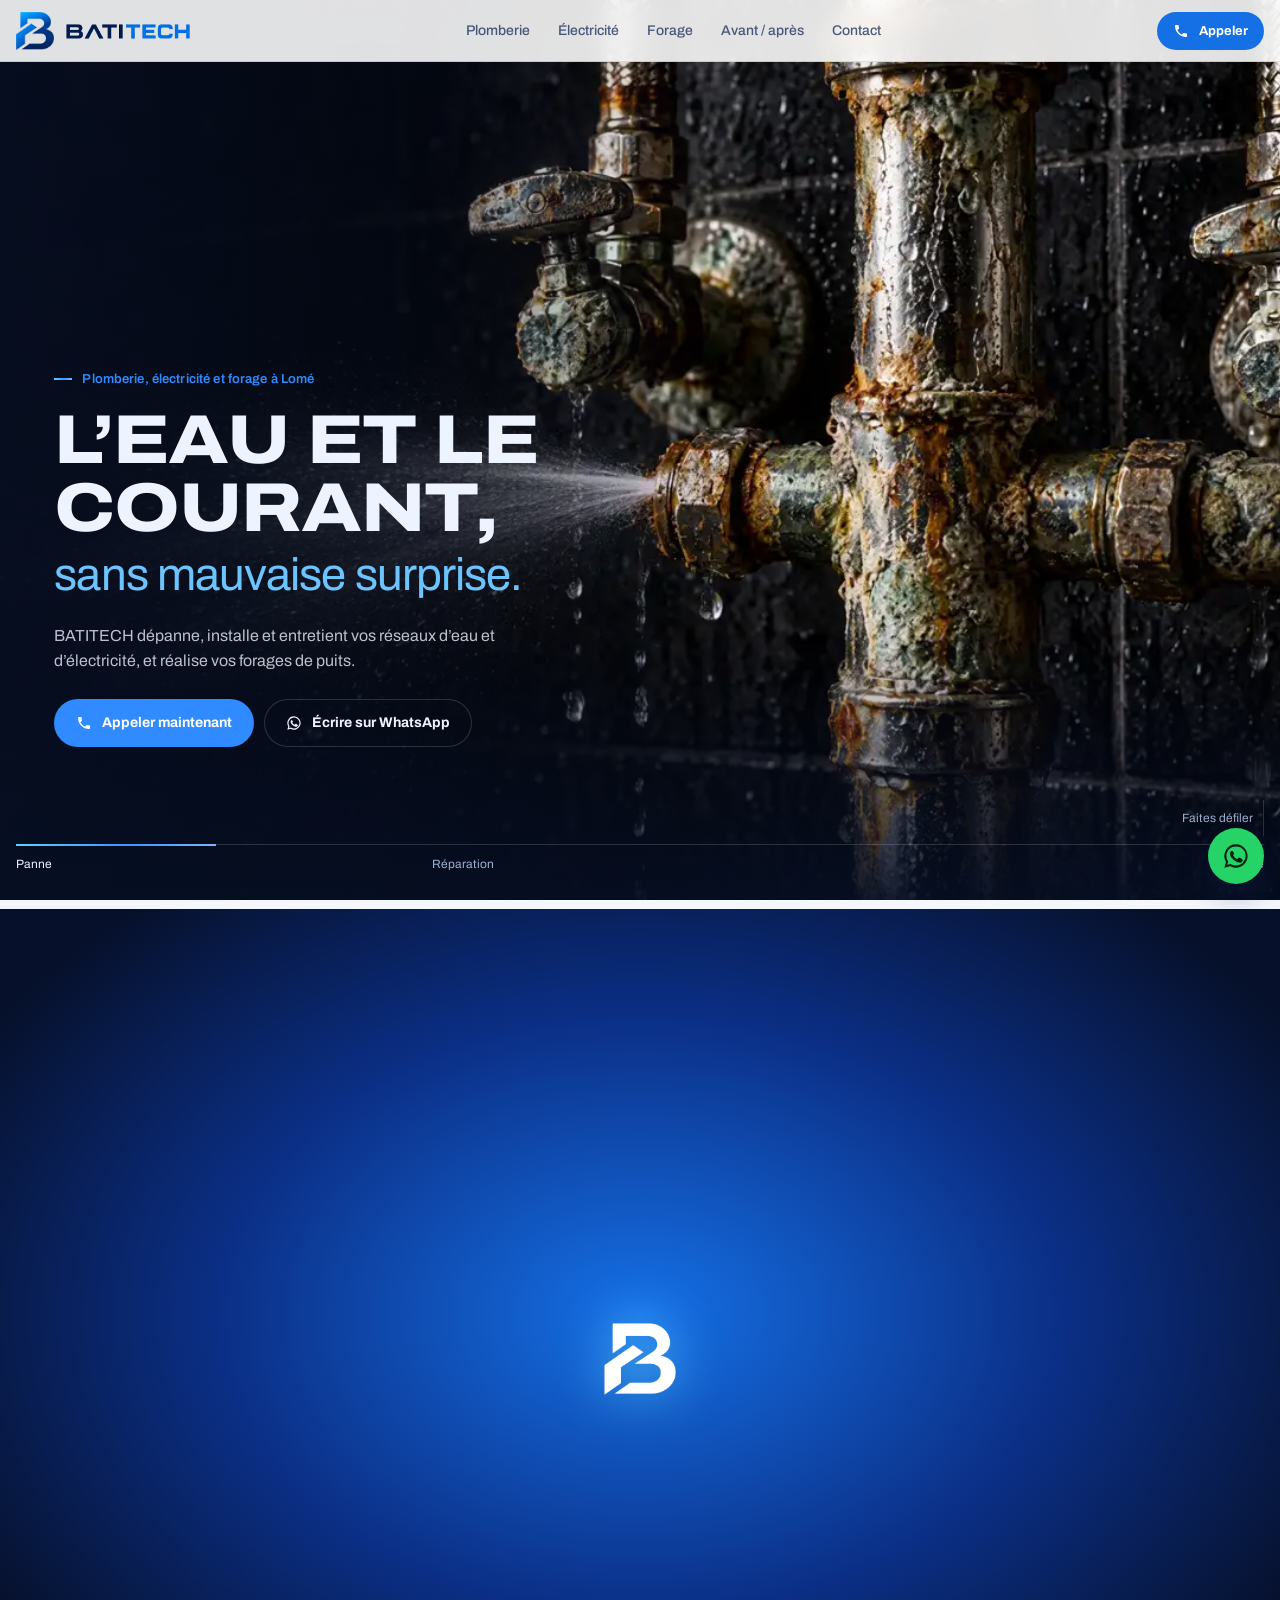
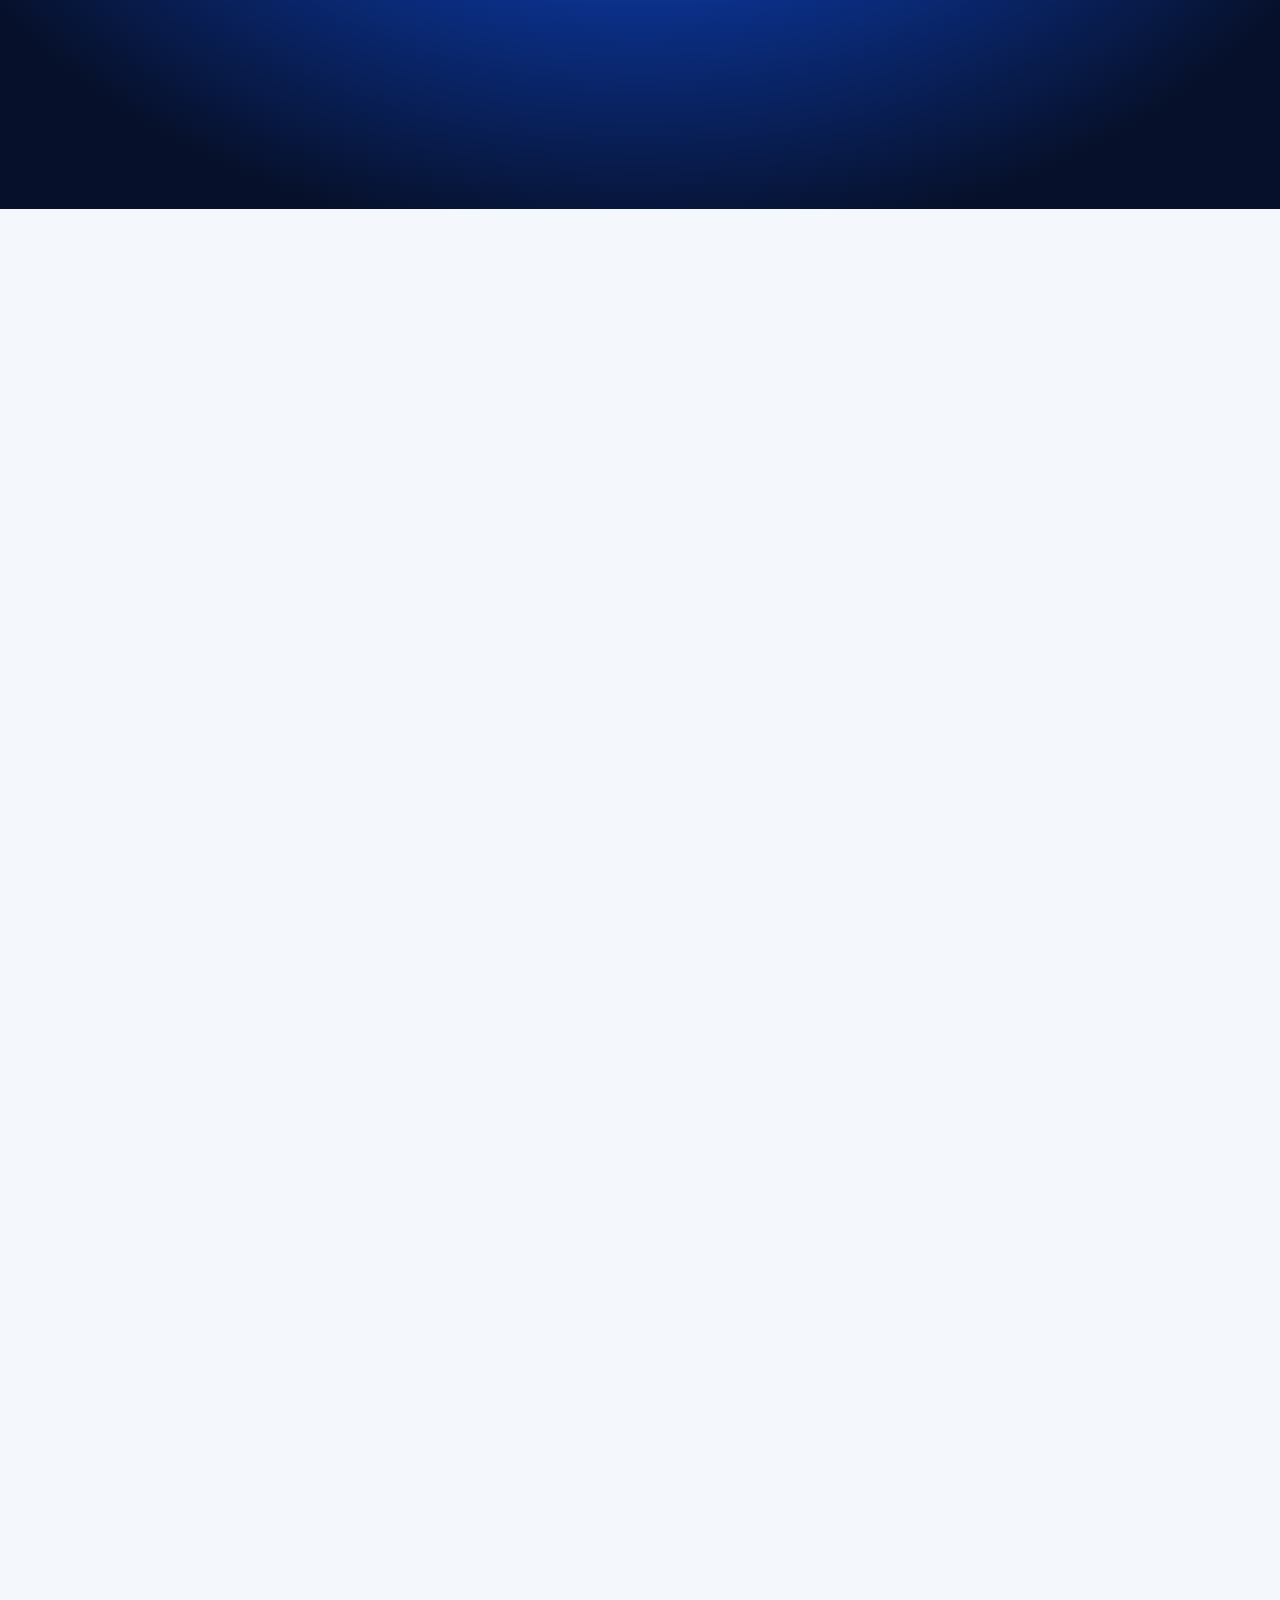
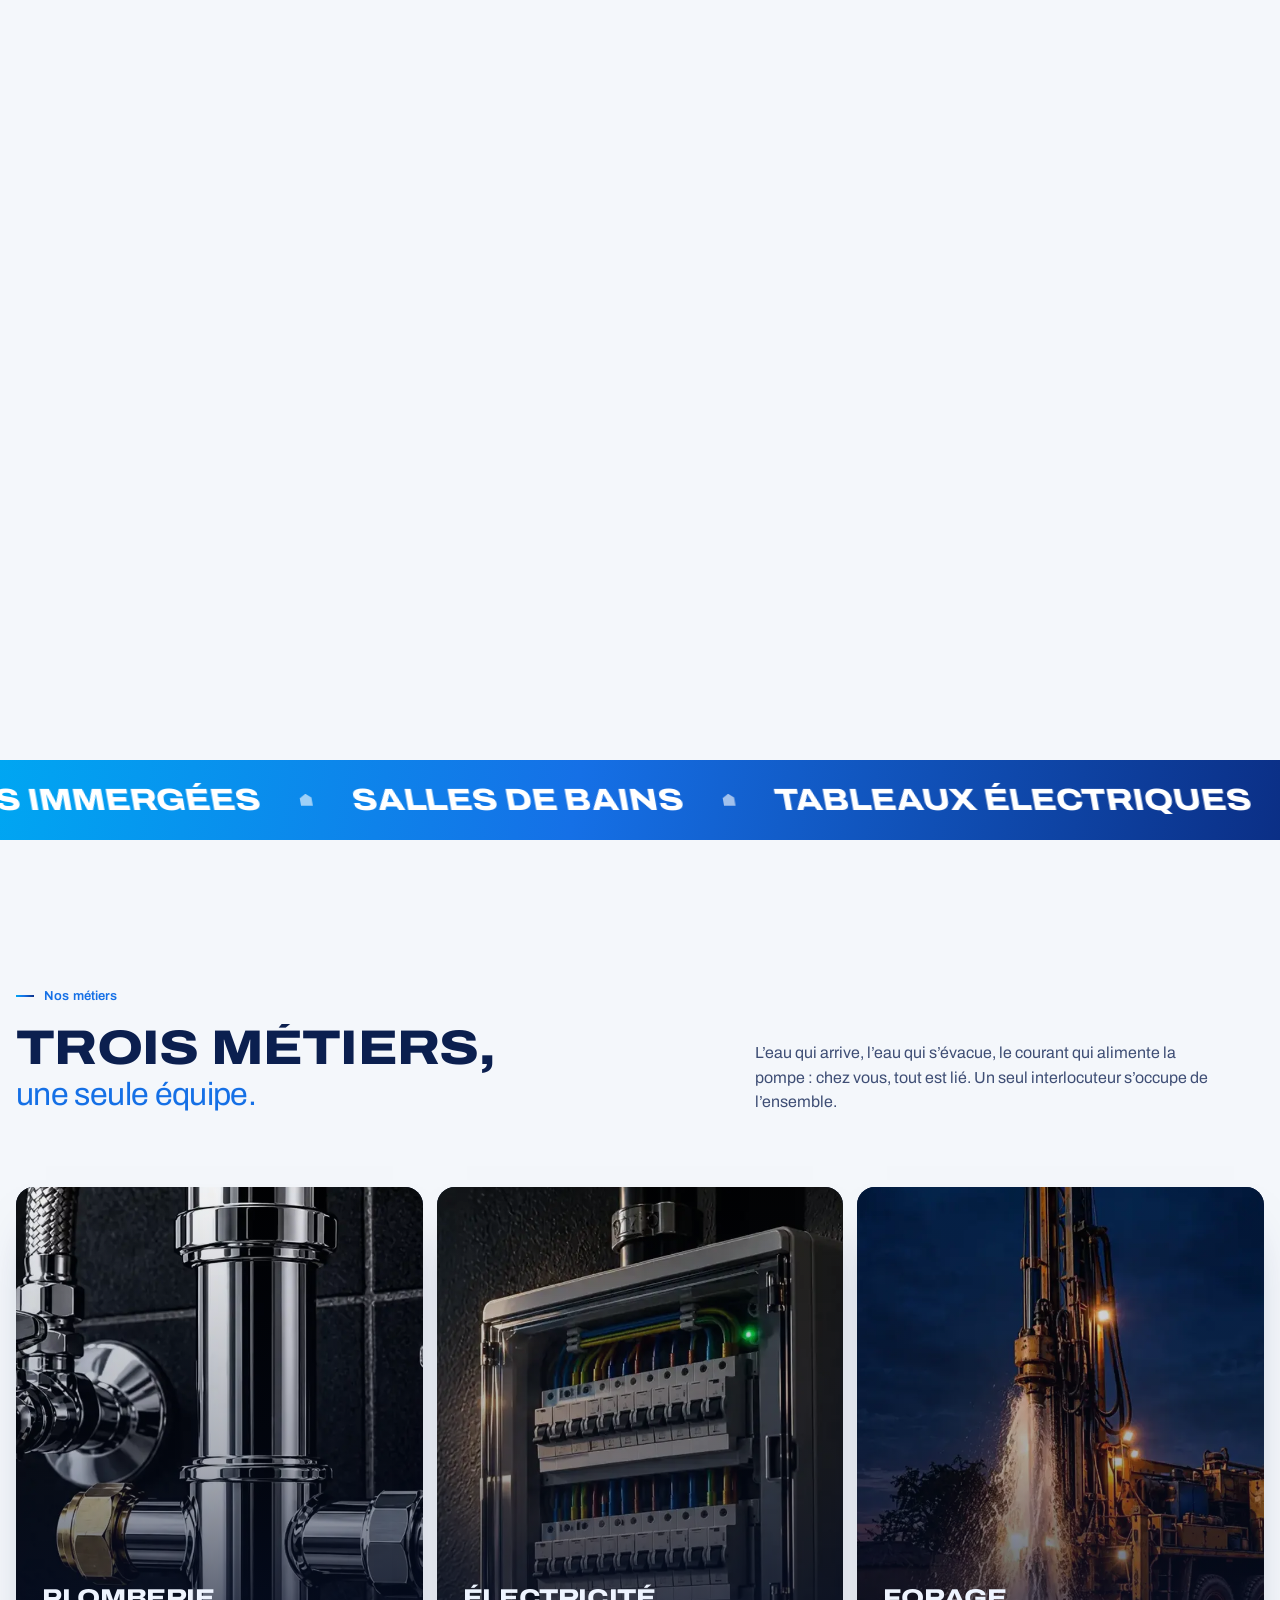
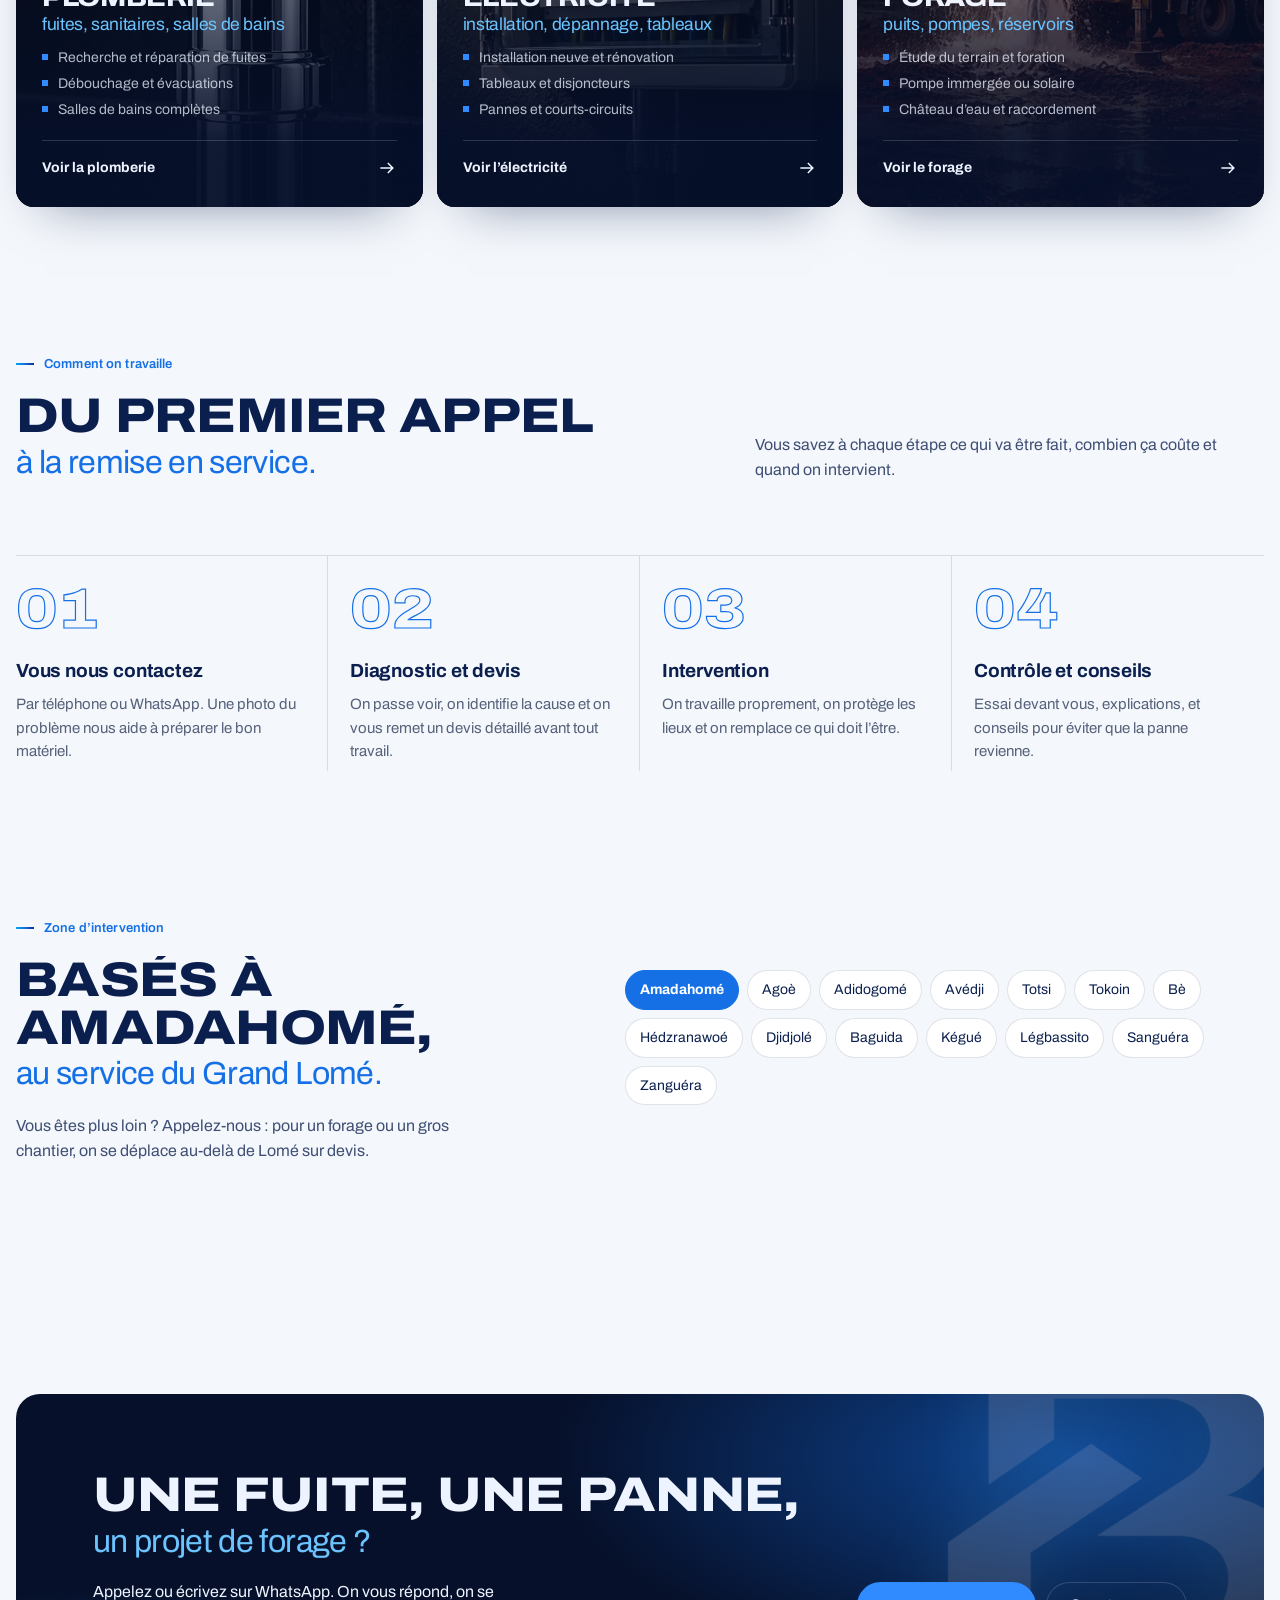
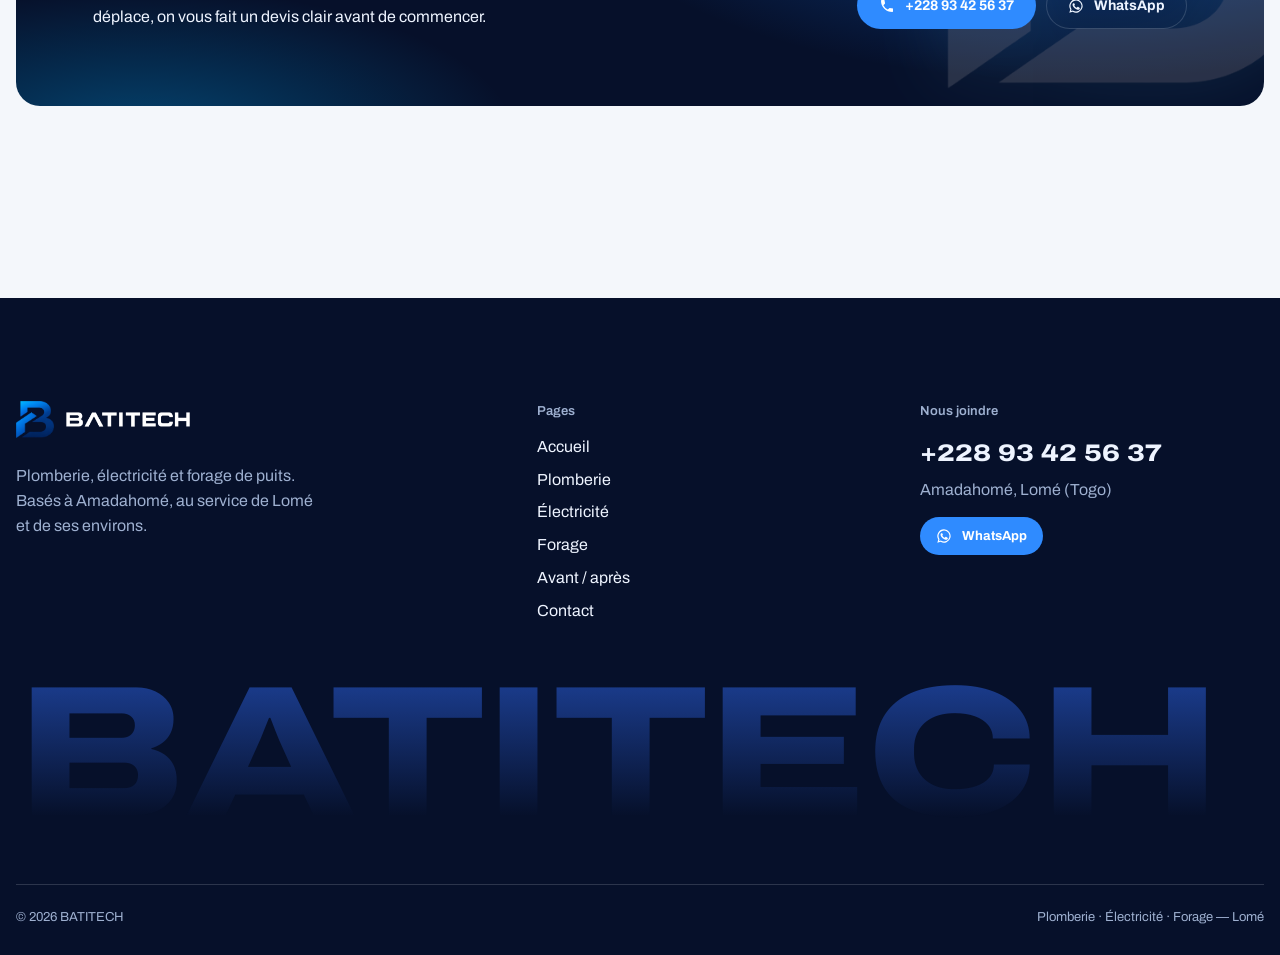
==== index.html @ bdca8f4d "Site BATITECH : 6 pages, films au scroll, logo et charte bleu marine Co-Authored-By: Claude Opus 5.5" ====
<!doctype html>
<html lang="fr">
<head>
<meta charset="utf-8">
<meta name="viewport" content="width=device-width, initial-scale=1, viewport-fit=cover">
<title>BATITECH</title>
<meta name="description" content="Plomberie, électricité et forage de puits à Lomé. Dépannage, installation, salles de bains, tableaux électriques, forages et pompes. Basés à Amadahomé.">
<meta name="claude:viewport-fit-sides" content="cover">
<link rel="preconnect" href="https://fonts.googleapis.com">
<link rel="preconnect" href="https://fonts.gstatic.com" crossorigin>
<link rel="stylesheet" href="https://fonts.googleapis.com/css2?family=Archivo:wdth,wght@62..125,300..800&display=swap">
<link rel="icon" type="image/png" href="assets/img/brand/favicon.png">
<meta name="theme-color" content="#ffffff">
<link rel="stylesheet" href="assets/css/style.css?v=4">
<script>try{var d=document.documentElement;d.classList.add('js');if(sessionStorage.getItem('em-nav')){d.classList.add('pt');sessionStorage.removeItem('em-nav')}else if(!sessionStorage.getItem('em-seen')){d.classList.add('first')}}catch(e){}setTimeout(function(){document.documentElement.classList.remove('pt','first')},10000)</script>
</head>
<body>
<div class="loader" aria-hidden="true"><div class="loader-in"><img class="mk" src="assets/img/brand/batitech-mark.png" alt=""><img class="wd" src="assets/img/brand/batitech-word.png" alt=""><div class="loader-bar"><i></i></div><div class="loader-pct">0 %</div></div></div>
<div class="curtain" aria-hidden="true"><img src="assets/img/brand/batitech-mark-white.png" alt=""></div>
<header class="top">
  <a class="logo" href="index.html" aria-label="BATITECH, accueil"><img class="mk" src="assets/img/brand/batitech-mark.png" alt="" width="422" height="419"><img class="wd color" src="assets/img/brand/batitech-word.png" alt="BATITECH" width="893" height="108"><img class="wd white" src="assets/img/brand/batitech-word-white.png" alt="BATITECH" width="893" height="108"></a>
  <nav class="nav" aria-label="Navigation principale"><a href="plomberie.html">Plomberie</a><a href="electricite.html">Électricité</a><a href="forage.html">Forage</a><a href="avant-apres.html">Avant / après</a><a href="contact.html">Contact</a></nav>
  <div class="top-actions">
    <a class="btn sm" data-tel href="#" data-magnetic><svg viewBox="0 0 24 24" fill="currentColor" aria-hidden="true"><path d="M6.6 10.8a15.1 15.1 0 0 0 6.6 6.6l2.2-2.2a1 1 0 0 1 1-.25 11.4 11.4 0 0 0 3.6.57 1 1 0 0 1 1 1V20a1 1 0 0 1-1 1A17 17 0 0 1 3 4a1 1 0 0 1 1-1h3.5a1 1 0 0 1 1 1c0 1.25.2 2.45.57 3.57a1 1 0 0 1-.25 1Z"/></svg><span class="t">Appeler</span></a>
    <button class="burger" type="button" aria-label="Menu" aria-expanded="false" aria-controls="menu"><i></i><i></i></button>
  </div>
  <i class="progress" aria-hidden="true"></i>
</header>
<div class="menu" id="menu"><nav aria-label="Menu mobile"><a href="index.html" aria-current="page">Accueil</a><a href="plomberie.html">Plomberie</a><a href="electricite.html">Électricité</a><a href="forage.html">Forage</a><a href="avant-apres.html">Avant / après</a><a href="contact.html">Contact</a></nav><div class="m-foot"><span>Urgence, devis, conseil</span><b data-phone></b><span data-address></span></div></div>
<main>
<section class="film" id="hero" data-seq="assets/frames/fuite" data-count="99" data-focus=".62" data-zoom="1.08,1" data-remap="0:0 .25:.12 .5:.3 .76:.62 1:1">
<div class="stage"><canvas aria-hidden="true"></canvas><div class="scrim"></div>
<div class="caps"><div class="cap first" data-from="-1" data-to="0.24">
  <p class="kicker">Plomberie, électricité et forage à Lomé</p><h1 class="d1" data-split>L’eau et le courant,<span class="lt">sans mauvaise surprise.</span></h1>
  <p class="lede">BATITECH dépanne, installe et entretient vos réseaux d’eau et d’électricité, et réalise vos forages de puits.</p><div class="actions"><a class="btn" data-tel href="#" data-magnetic><svg viewBox="0 0 24 24" fill="currentColor" aria-hidden="true"><path d="M6.6 10.8a15.1 15.1 0 0 0 6.6 6.6l2.2-2.2a1 1 0 0 1 1-.25 11.4 11.4 0 0 0 3.6.57 1 1 0 0 1 1 1V20a1 1 0 0 1-1 1A17 17 0 0 1 3 4a1 1 0 0 1 1-1h3.5a1 1 0 0 1 1 1c0 1.25.2 2.45.57 3.57a1 1 0 0 1-.25 1Z"/></svg>Appeler maintenant</a><a class="btn ghost" data-wa="Bonjour BATITECH, j'ai besoin d'une intervention." href="#"><svg viewBox="0 0 24 24" fill="currentColor" aria-hidden="true"><path d="M12 2a10 10 0 0 0-8.6 15.1L2 22l5-1.3A10 10 0 1 0 12 2Zm0 18.2a8.2 8.2 0 0 1-4.2-1.2l-.3-.2-3 .8.8-2.9-.2-.3A8.2 8.2 0 1 1 12 20.2Zm4.5-6.1c-.2-.1-1.5-.7-1.7-.8s-.4-.1-.6.1-.7.8-.8 1-.3.2-.5.1a6.7 6.7 0 0 1-3.3-2.9c-.2-.4.2-.4.7-1.3a.4.4 0 0 0 0-.4l-.8-1.8c-.2-.5-.4-.4-.6-.4h-.5a1 1 0 0 0-.7.3 3 3 0 0 0-.9 2.2 5.2 5.2 0 0 0 1.1 2.8 11.9 11.9 0 0 0 4.6 4c1.7.7 2.4.8 3.2.7a2.8 2.8 0 0 0 1.8-1.3 2.3 2.3 0 0 0 .2-1.3c-.1-.1-.3-.2-.5-.3Z"/></svg>Écrire sur WhatsApp</a></div>
</div><div class="cap" data-from="0.26" data-to="0.5">
  <p class="kicker">Le problème</p><h2 class="d1" data-split>Une fuite, un court-circuit,<span class="lt">une pompe qui lâche ?</span></h2>
  <p class="lede">On se déplace, on coupe ce qu’il faut couper et on trouve l’origine de la panne avant de toucher à quoi que ce soit.</p>
</div><div class="cap" data-from="0.52" data-to="0.76">
  <p class="kicker">La réparation</p><h2 class="d1" data-split>Réparé avec du matériel<span class="lt">qui tient dans le temps.</span></h2>
  <p class="lede">Raccords, joints, vannes, câbles, disjoncteurs : la pièce usée est remplacée, pas bricolée.</p>
</div><div class="cap" data-from="0.78" data-to="2">
  <p class="kicker">Le résultat</p><h2 class="d1" data-split>Propre, sec,<span class="lt">et contrôlé.</span></h2>
  <p class="lede">On remet en eau ou sous tension devant vous et on vérifie que tout fonctionne avant de partir.</p><div class="actions"><a class="btn" href="contact.html" data-magnetic>Demander un devis<svg viewBox="0 0 24 24" fill="none" stroke="currentColor" stroke-width="1.8" aria-hidden="true"><path d="M4 12h15M13 6l6 6-6 6"/></svg></a></div>
</div></div>
<div class="scroll-hint" aria-hidden="true">Faites défiler<i></i></div>
<div class="tl" data-steps=".26,.52,.78" aria-hidden="true"><i class="fill"></i><span class="on">Panne</span><span>Réparation</span><span>Contrôle</span></div>
</div></section><div class="band" aria-hidden="true"><div class="band-track"><span>Plomberie</span><span>Électricité</span><span>Forage de puits</span><span>Dépannage</span><span>Pompes immergées</span><span>Salles de bains</span><span>Tableaux électriques</span><span>Devis gratuit</span></div></div>
<section class="wrap sec"><div class="inner">
<div class="sec-head"><div><p class="kicker">Nos métiers</p><h2 class="d2" data-split>Trois métiers,<span class="lt">une seule équipe.</span></h2></div><p class="lede rv">L’eau qui arrive, l’eau qui s’évacue, le courant qui alimente la pompe : chez vous, tout est lié. Un seul interlocuteur s’occupe de l’ensemble.</p></div>
<div class="trades">
  <a class="trade rv-img" href="plomberie.html"><img src="assets/img/plomberie.webp" alt="Plomberie chromée neuve avec raccord en laiton" loading="lazy"><div class="body"><h3 class="d3">Plomberie<span class="lt">fuites, sanitaires, salles de bains</span></h3><ul><li>Recherche et réparation de fuites</li><li>Débouchage et évacuations</li><li>Salles de bains complètes</li></ul><span class="go">Voir la plomberie<svg viewBox="0 0 24 24" fill="none" stroke="currentColor" stroke-width="1.8" aria-hidden="true"><path d="M4 12h15M13 6l6 6-6 6"/></svg></span></div></a>
  <a class="trade rv-img" href="electricite.html"><img src="assets/img/electricite.webp" alt="Tableau électrique neuf avec disjoncteurs alignés" loading="lazy"><div class="body"><h3 class="d3">Électricité<span class="lt">installation, dépannage, tableaux</span></h3><ul><li>Installation neuve et rénovation</li><li>Tableaux et disjoncteurs</li><li>Pannes et courts-circuits</li></ul><span class="go">Voir l’électricité<svg viewBox="0 0 24 24" fill="none" stroke="currentColor" stroke-width="1.8" aria-hidden="true"><path d="M4 12h15M13 6l6 6-6 6"/></svg></span></div></a>
  <a class="trade rv-img" href="forage.html"><img src="assets/img/forage.webp" alt="Foreuse au crépuscule, l’eau jaillit du forage" loading="lazy"><div class="body"><h3 class="d3">Forage<span class="lt">puits, pompes, réservoirs</span></h3><ul><li>Étude du terrain et foration</li><li>Pompe immergée ou solaire</li><li>Château d’eau et raccordement</li></ul><span class="go">Voir le forage<svg viewBox="0 0 24 24" fill="none" stroke="currentColor" stroke-width="1.8" aria-hidden="true"><path d="M4 12h15M13 6l6 6-6 6"/></svg></span></div></a>
</div></div></section>

<section class="wrap sec" style="padding-top:0"><div class="inner">
<div class="sec-head"><div><p class="kicker">Comment on travaille</p><h2 class="d2" data-split>Du premier appel<span class="lt">à la remise en service.</span></h2></div><p class="lede rv">Vous savez à chaque étape ce qui va être fait, combien ça coûte et quand on intervient.</p></div>
<div class="steps" style="--n:4"><div class="step rv"><div class="num">01</div><h3>Vous nous contactez</h3><p>Par téléphone ou WhatsApp. Une photo du problème nous aide à préparer le bon matériel.</p></div><div class="step rv"><div class="num">02</div><h3>Diagnostic et devis</h3><p>On passe voir, on identifie la cause et on vous remet un devis détaillé avant tout travail.</p></div><div class="step rv"><div class="num">03</div><h3>Intervention</h3><p>On travaille proprement, on protège les lieux et on remplace ce qui doit l’être.</p></div><div class="step rv"><div class="num">04</div><h3>Contrôle et conseils</h3><p>Essai devant vous, explications, et conseils pour éviter que la panne revienne.</p></div></div>
</div></section>

<section class="wrap sec" style="padding-top:0"><div class="inner">
<div class="zone">
  <div><p class="kicker">Zone d’intervention</p><h2 class="d2" data-split>Basés à Amadahomé,<span class="lt">au service du Grand Lomé.</span></h2><p class="lede rv" style="margin-top:20px">Vous êtes plus loin ? Appelez-nous : pour un forage ou un gros chantier, on se déplace au-delà de Lomé sur devis.</p></div>
  <ul class="rv"><li class="home">Amadahomé</li><li>Agoè</li><li>Adidogomé</li><li>Avédji</li><li>Totsi</li><li>Tokoin</li><li>Bè</li><li>Hédzranawoé</li><li>Djidjolé</li><li>Baguida</li><li>Kégué</li><li>Légbassito</li><li>Sanguéra</li><li>Zanguéra</li></ul>
</div></div></section>
<section class="wrap sec tight"><div class="inner"><div class="cta"><img class="ghost-mark" src="assets/img/brand/batitech-mark-white.png" alt="" aria-hidden="true">
  <div><h2 class="d2" data-split>Une fuite, une panne,<span class="lt">un projet de forage ?</span></h2><p style="margin:18px 0 0;max-width:46ch">Appelez ou écrivez sur WhatsApp. On vous répond, on se déplace, on vous fait un devis clair avant de commencer.</p></div>
  <div class="actions" style="margin:0"><a class="btn" data-tel href="#" data-magnetic><svg viewBox="0 0 24 24" fill="currentColor" aria-hidden="true"><path d="M6.6 10.8a15.1 15.1 0 0 0 6.6 6.6l2.2-2.2a1 1 0 0 1 1-.25 11.4 11.4 0 0 0 3.6.57 1 1 0 0 1 1 1V20a1 1 0 0 1-1 1A17 17 0 0 1 3 4a1 1 0 0 1 1-1h3.5a1 1 0 0 1 1 1c0 1.25.2 2.45.57 3.57a1 1 0 0 1-.25 1Z"/></svg><span data-phone></span></a><a class="btn ghost" data-wa="Bonjour BATITECH, j'ai besoin d'un devis." href="#"><svg viewBox="0 0 24 24" fill="currentColor" aria-hidden="true"><path d="M12 2a10 10 0 0 0-8.6 15.1L2 22l5-1.3A10 10 0 1 0 12 2Zm0 18.2a8.2 8.2 0 0 1-4.2-1.2l-.3-.2-3 .8.8-2.9-.2-.3A8.2 8.2 0 1 1 12 20.2Zm4.5-6.1c-.2-.1-1.5-.7-1.7-.8s-.4-.1-.6.1-.7.8-.8 1-.3.2-.5.1a6.7 6.7 0 0 1-3.3-2.9c-.2-.4.2-.4.7-1.3a.4.4 0 0 0 0-.4l-.8-1.8c-.2-.5-.4-.4-.6-.4h-.5a1 1 0 0 0-.7.3 3 3 0 0 0-.9 2.2 5.2 5.2 0 0 0 1.1 2.8 11.9 11.9 0 0 0 4.6 4c1.7.7 2.4.8 3.2.7a2.8 2.8 0 0 0 1.8-1.3 2.3 2.3 0 0 0 .2-1.3c-.1-.1-.3-.2-.5-.3Z"/></svg>WhatsApp</a></div>
</div></div></section>
</main>
<footer class="wrap foot"><div class="inner">
  <div class="foot-grid">
    <div><a class="logo" href="index.html"><img class="mk" src="assets/img/brand/batitech-mark.png" alt="" width="422" height="419"><img class="wd color" src="assets/img/brand/batitech-word.png" alt="BATITECH" width="893" height="108"><img class="wd white" src="assets/img/brand/batitech-word-white.png" alt="BATITECH" width="893" height="108"></a>
      <p class="muted" style="max-width:34ch;margin:18px 0 0">Plomberie, électricité et forage de puits. Basés à Amadahomé, au service de Lomé et de ses environs.</p></div>
    <div><h4>Pages</h4><ul><li><a href="index.html">Accueil</a></li><li><a href="plomberie.html">Plomberie</a></li><li><a href="electricite.html">Électricité</a></li><li><a href="forage.html">Forage</a></li><li><a href="avant-apres.html">Avant / après</a></li><li><a href="contact.html">Contact</a></li></ul></div>
    <div><h4>Nous joindre</h4><div class="phone" data-phone></div><p class="muted" style="margin:6px 0 14px" data-address></p>
      <a class="btn sm" data-wa="Bonjour BATITECH," href="#"><svg viewBox="0 0 24 24" fill="currentColor" aria-hidden="true"><path d="M12 2a10 10 0 0 0-8.6 15.1L2 22l5-1.3A10 10 0 1 0 12 2Zm0 18.2a8.2 8.2 0 0 1-4.2-1.2l-.3-.2-3 .8.8-2.9-.2-.3A8.2 8.2 0 1 1 12 20.2Zm4.5-6.1c-.2-.1-1.5-.7-1.7-.8s-.4-.1-.6.1-.7.8-.8 1-.3.2-.5.1a6.7 6.7 0 0 1-3.3-2.9c-.2-.4.2-.4.7-1.3a.4.4 0 0 0 0-.4l-.8-1.8c-.2-.5-.4-.4-.6-.4h-.5a1 1 0 0 0-.7.3 3 3 0 0 0-.9 2.2 5.2 5.2 0 0 0 1.1 2.8 11.9 11.9 0 0 0 4.6 4c1.7.7 2.4.8 3.2.7a2.8 2.8 0 0 0 1.8-1.3 2.3 2.3 0 0 0 .2-1.3c-.1-.1-.3-.2-.5-.3Z"/></svg>WhatsApp</a></div>
  </div>
  <div class="giant" aria-hidden="true">Batitech</div>
  <div class="foot-bottom"><span>© <span data-year></span> BATITECH</span><span>Plomberie · Électricité · Forage — Lomé</span></div>
</div></footer>
<a class="wa-float" data-wa="Bonjour BATITECH," href="#" aria-label="Écrire sur WhatsApp"><svg viewBox="0 0 24 24" fill="currentColor" aria-hidden="true"><path d="M12 2a10 10 0 0 0-8.6 15.1L2 22l5-1.3A10 10 0 1 0 12 2Zm0 18.2a8.2 8.2 0 0 1-4.2-1.2l-.3-.2-3 .8.8-2.9-.2-.3A8.2 8.2 0 1 1 12 20.2Zm4.5-6.1c-.2-.1-1.5-.7-1.7-.8s-.4-.1-.6.1-.7.8-.8 1-.3.2-.5.1a6.7 6.7 0 0 1-3.3-2.9c-.2-.4.2-.4.7-1.3a.4.4 0 0 0 0-.4l-.8-1.8c-.2-.5-.4-.4-.6-.4h-.5a1 1 0 0 0-.7.3 3 3 0 0 0-.9 2.2 5.2 5.2 0 0 0 1.1 2.8 11.9 11.9 0 0 0 4.6 4c1.7.7 2.4.8 3.2.7a2.8 2.8 0 0 0 1.8-1.3 2.3 2.3 0 0 0 .2-1.3c-.1-.1-.3-.2-.5-.3Z"/></svg></a>
<script src="assets/js/config.js?v=4"></script>
<script src="assets/js/main.js?v=4"></script>
</body>
</html>
---- assets/css/style.css ----
/* =====================================================================
   BATITECH — feuille de style
   Concept : fond clair, texte bleu marine, accent bleu électrique repris
   du dégradé du logo (cyan → bleu → marine). Les films vidéo, l'appel à
   l'action et le pied de page passent en « nuit » (classe .dark) pour
   rappeler la version lumineuse du logo.
   Typo : Archivo en largeur étendue pour les titres (écho au lettrage
   BATITECH), largeur normale pour le texte.
   ===================================================================== */
:root{
  --ink:#f4f7fb;            /* fond de page */
  --ink-2:#ffffff;          /* surfaces */
  --ink-3:#e7edf6;          /* très léger */
  --paper:#0b1f4f;          /* texte principal (marine du logo) */
  --steel:#55617a;          /* texte secondaire */
  --line:rgba(11,31,79,.12);
  --volt:#1570e6;           /* bleu du logo */
  --volt-ink:#ffffff;       /* texte sur bleu */
  --grad:linear-gradient(100deg,#00a6f2 0%,#1570e6 45%,#0b2f86 100%);
  --lt:#1570e6;
  --scrim-rgb:6,14,34;
  --f:"Archivo", "Arial", system-ui, sans-serif;
  --gl:max(16px, env(safe-area-inset-left, 0px));
  --gr:max(16px, env(safe-area-inset-right, 0px));
  --ease:cubic-bezier(.77,0,.18,1);
  --ease-out:cubic-bezier(.16,1,.3,1);
  color-scheme:light;
}
/* Portée « nuit » : films, appel à l'action, pied de page, rideau */
.dark,.film,.cta,.foot,.trade{
  --ink:#06102a;
  --ink-2:#0c1a3d;
  --ink-3:#12245a;
  --paper:#eef4ff;
  --steel:#9eb0d0;
  --line:rgba(238,244,255,.16);
  --volt:#2f8bff;
  --volt-ink:#ffffff;
  --grad:linear-gradient(100deg,#5fd0ff 0%,#3d93ff 55%,#7fb4ff 100%);
  --lt:#6cc4ff;
  color:var(--paper);
}
*{box-sizing:border-box}
html{-webkit-text-size-adjust:100%}
body{margin:0;background:var(--ink);color:var(--paper);font-family:var(--f);font-size:16px;line-height:1.55;-webkit-font-smoothing:antialiased;overflow-x:hidden}
body::before{content:"";position:fixed;inset:0 0 auto;height:env(safe-area-inset-top,0px);z-index:70;background:#ffffff}
img{max-width:100%;display:block}
a{color:inherit}
:focus-visible{outline:2px solid var(--volt);outline-offset:3px;border-radius:4px}
::selection{background:var(--volt);color:#fff}
html.lock, html.lock body{overflow:hidden}

/* ---------- Typo ---------- */
.d1,.d2,.d3{margin:0;font-weight:800;font-stretch:118%;letter-spacing:-.015em;line-height:.98;text-wrap:balance;text-transform:uppercase}
.d1{font-size:clamp(2.3rem,5.4vw,5.2rem)}
.d2{font-size:clamp(1.9rem,3.8vw,3.6rem)}
.d3{font-size:clamp(1.3rem,1.9vw,1.75rem);line-height:1.05}
.lt{display:block;font-weight:400;font-stretch:100%;text-transform:none;letter-spacing:-.02em;font-size:.66em;line-height:1.12;margin-top:.16em;color:var(--lt);padding-bottom:.06em}
.d3 .lt{font-size:.72em}
.kicker{display:inline-flex;align-items:center;gap:10px;margin:0 0 18px;font-size:13px;font-weight:600;color:var(--volt);letter-spacing:.01em}
.kicker::before{content:"";width:18px;height:2px;background:var(--grad)}
.lede{margin:0;max-width:52ch;color:color-mix(in srgb,var(--paper) 78%,transparent);font-size:clamp(15px,1.25vw,17px)}
.muted{color:var(--steel)}

/* ---------- Boutons ---------- */
.btn{display:inline-flex;align-items:center;gap:10px;border:0;cursor:pointer;font-family:inherit;font-weight:700;font-size:14px;padding:13px 22px;border-radius:999px;background:var(--volt);color:var(--volt-ink);text-decoration:none;white-space:nowrap;position:relative;overflow:hidden;isolation:isolate;transition:transform .25s var(--ease-out),color .3s}
.btn::after{content:"";position:absolute;inset:0;background:var(--paper);transform:translateY(101%);transition:transform .45s var(--ease);z-index:-1;border-radius:inherit}
.btn:hover::after{transform:none}
.btn:hover{color:var(--ink)}
.btn svg{width:16px;height:16px;flex:none}
.btn.ghost{background:transparent;color:var(--paper);box-shadow:inset 0 0 0 1px var(--line)}
.btn.sm{padding:9px 16px;font-size:13px}
.link{color:var(--volt);font-weight:600;text-decoration:none;background:linear-gradient(currentColor,currentColor) 0 100%/0 1px no-repeat;transition:background-size .4s var(--ease)}
.link:hover{background-size:100% 1px}

/* ---------- Logo ---------- */
.logo{display:inline-flex;align-items:center;gap:12px;text-decoration:none;line-height:1}
.logo .mk{width:38px;height:auto;flex:none}
.logo .wd{height:15px;width:auto}
.logo .wd.white,.logo .mk.white{display:none}
.dark .logo .wd.color,.foot .logo .wd.color{display:none}
.dark .logo .wd.white,.foot .logo .wd.white{display:block}

/* ---------- En-tête ---------- */
.top{position:fixed;top:env(safe-area-inset-top,0px);left:0;right:0;z-index:60;padding-left:var(--gl);padding-right:var(--gr);padding-block:12px;display:flex;align-items:center;justify-content:space-between;gap:20px;transition:transform .5s var(--ease)}
.top::before{content:"";position:absolute;inset:0;background:rgba(255,255,255,.88);backdrop-filter:blur(12px);-webkit-backdrop-filter:blur(12px);border-bottom:1px solid var(--line);z-index:-1;pointer-events:none}
.top.hide{transform:translateY(-110%)}
.nav{display:flex;align-items:center;gap:28px;font-size:14px;font-weight:500}
.nav a{text-decoration:none;color:color-mix(in srgb,var(--paper) 72%,transparent);position:relative;padding-block:6px}
.nav a::after{content:"";position:absolute;left:0;right:0;bottom:0;height:2px;background:var(--grad);transform:scaleX(0);transform-origin:right;transition:transform .45s var(--ease)}
.nav a:hover,.nav a[aria-current="page"]{color:var(--paper)}
.nav a:hover::after,.nav a[aria-current="page"]::after{transform:scaleX(1);transform-origin:left}
.top-actions{display:flex;align-items:center;gap:10px}
.burger{display:none;width:44px;height:44px;border-radius:50%;border:1px solid var(--line);background:#fff;color:var(--paper);cursor:pointer;position:relative}
.burger i{position:absolute;left:13px;right:13px;height:2px;background:currentColor;transition:transform .4s var(--ease),top .4s var(--ease)}
.burger i:nth-child(1){top:17px}.burger i:nth-child(2){top:25px}
.burger[aria-expanded="true"] i:nth-child(1){top:21px;transform:rotate(45deg)}
.burger[aria-expanded="true"] i:nth-child(2){top:21px;transform:rotate(-45deg)}
.progress{position:absolute;left:0;bottom:-1px;height:2px;width:100%;background:var(--grad);transform-origin:left;transform:scaleX(0)}
@media (max-width:1000px){.nav{display:none}.burger{display:block}.top-actions .btn .t{display:none}.top-actions .btn{padding:12px}}
@media (max-width:420px){.logo .wd{height:12px}.logo .mk{width:32px}}

/* Menu mobile */
.menu{position:fixed;inset:0;z-index:55;background:#fff;padding:calc(96px + env(safe-area-inset-top,0px)) var(--gr) calc(32px + env(safe-area-inset-bottom,0px)) var(--gl);display:flex;flex-direction:column;justify-content:space-between;clip-path:inset(0 0 100% 0);transition:clip-path .7s var(--ease);visibility:hidden}
.menu.open{clip-path:inset(0);visibility:visible}
.menu nav{display:grid;gap:4px}
.menu nav a{text-decoration:none;font-weight:800;font-stretch:118%;text-transform:uppercase;font-size:clamp(1.8rem,8.5vw,3rem);line-height:1.05;padding-block:6px;transform:translateY(30px);opacity:0;transition:transform .6s var(--ease-out),opacity .6s}
.menu.open nav a{transform:none;opacity:1}
.menu nav a[aria-current="page"]{color:var(--volt)}
.menu .m-foot{display:grid;gap:6px;color:var(--steel);font-size:14px}
.menu .m-foot b{color:var(--paper);font-size:20px}

/* ---------- Rideau de transition + préchargement ---------- */
.curtain{position:fixed;inset:0;z-index:90;background:radial-gradient(60% 60% at 50% 45%,#1570e6 0%,#0b2f86 55%,#06102a 100%);transform:translateY(101%);pointer-events:none;display:grid;place-items:center}
.curtain img{width:72px;height:auto;filter:drop-shadow(0 0 24px rgba(95,208,255,.8))}
html.pt .curtain{transform:none;transition:none}
.curtain.out{transform:translateY(-101%);transition:transform .8s var(--ease)}
.curtain.in{transform:none;transition:transform .55s var(--ease)}
.loader{position:fixed;inset:0;z-index:95;background:#fff;display:none;place-items:center;transition:clip-path .9s var(--ease);clip-path:inset(0)}
html.first .loader{display:grid}
.loader.done{clip-path:inset(0 0 100% 0)}
.loader-in{display:grid;justify-items:center;gap:24px}
.loader .mk{width:110px;height:auto;clip-path:inset(100% 0 0 0);animation:rise 1.1s var(--ease) .1s forwards}
.loader .wd{width:200px;height:auto;opacity:0;transform:translateY(10px);animation:fadeup .8s var(--ease-out) .8s forwards}
@keyframes rise{to{clip-path:inset(0)}}
@keyframes fadeup{to{opacity:1;transform:none}}
.loader-bar{width:200px;height:2px;background:var(--line);overflow:hidden}
.loader-bar i{display:block;height:100%;background:var(--grad);transform-origin:left;transform:scaleX(0)}
.loader-pct{font-size:12px;color:var(--steel);font-variant-numeric:tabular-nums}

/* ---------- Films scrubbés ---------- */
.film{position:relative;height:440vh}
.film .stage{position:sticky;top:0;height:100vh;height:100svh;overflow:hidden;background:var(--ink)}
.film canvas{position:absolute;inset:0;width:100%;height:100%;display:block}
.scrim{position:absolute;inset:0;pointer-events:none;background:linear-gradient(90deg,rgba(var(--scrim-rgb),.86) 0%,rgba(var(--scrim-rgb),.5) 30%,rgba(var(--scrim-rgb),0) 56%),linear-gradient(0deg,rgba(var(--scrim-rgb),.92) 0%,rgba(var(--scrim-rgb),0) 30%)}
.caps{position:absolute;left:var(--gl);right:var(--gr);bottom:clamp(96px,17vh,180px);max-width:760px;padding-left:clamp(0px,3vw,52px)}
.cap{position:absolute;left:0;right:0;bottom:0;padding-left:inherit;opacity:0;visibility:hidden}
.cap.first{opacity:1;visibility:visible}
.cap p.lede{margin-top:20px}
.actions{display:flex;flex-wrap:wrap;gap:10px;margin-top:26px}
.tl{position:absolute;left:var(--gl);right:var(--gr);bottom:calc(26px + env(safe-area-inset-bottom,0px));display:grid;grid-auto-flow:column;grid-auto-columns:1fr;font-size:12px;color:var(--steel)}
.tl span{padding-top:10px;border-top:1px solid var(--line);transition:color .3s}
.tl span.on{color:var(--paper)}
.tl span:last-of-type{text-align:right}
.tl .fill{position:absolute;left:0;top:0;height:2px;width:100%;background:var(--grad);transform-origin:left;transform:scaleX(0)}
.counter{position:absolute;top:calc(96px + env(safe-area-inset-top,0px));right:var(--gr);text-align:right;line-height:1}
.counter .n{font-weight:800;font-stretch:118%;font-size:clamp(3rem,6.5vw,6rem);font-variant-numeric:tabular-nums;letter-spacing:-.02em}
.counter .n small{color:var(--volt);font-size:.4em;margin-left:4px}
.counter .l{font-size:12px;color:var(--steel);margin-top:6px}
.scroll-hint{position:absolute;right:var(--gr);bottom:calc(64px + env(safe-area-inset-bottom,0px));font-size:12px;color:var(--steel);display:flex;align-items:center;gap:10px}
.scroll-hint i{width:1px;height:36px;background:var(--line);position:relative;overflow:hidden}
.scroll-hint i::after{content:"";position:absolute;left:0;top:-40%;width:1px;height:40%;background:var(--volt);animation:drip 1.8s var(--ease) infinite}
@keyframes drip{to{top:110%}}
@media (max-width:700px){
  .scrim{background:linear-gradient(0deg,rgba(var(--scrim-rgb),.96) 0%,rgba(var(--scrim-rgb),.72) 40%,rgba(var(--scrim-rgb),0) 68%)}
  .caps{bottom:90px}
  .scroll-hint{display:none}
}

/* ---------- Bandeau défilant ---------- */
.band{background:var(--grad);color:#fff;overflow:hidden;padding-block:16px;position:relative;z-index:2}
.band-track{display:flex;width:max-content;will-change:transform}
.band-track span{display:inline-flex;align-items:center;gap:40px;padding-inline:20px;white-space:nowrap;font-weight:800;font-stretch:118%;text-transform:uppercase;font-size:clamp(18px,2.4vw,32px);letter-spacing:-.005em}
.band-track span::after{content:"";width:12px;height:12px;background:currentColor;opacity:.6;clip-path:polygon(0 100%,0 40%,55% 0,100% 30%,100% 100%)}

/* ---------- Sections ---------- */
.wrap{padding-left:var(--gl);padding-right:var(--gr)}
.inner{max-width:1280px;margin-inline:auto}
.sec{padding-block:clamp(80px,11vw,150px)}
.sec.tight{padding-block:clamp(56px,7vw,96px)}
.sec-head{display:grid;grid-template-columns:minmax(0,1.3fr) minmax(0,1fr);gap:24px clamp(24px,6vw,96px);align-items:end;margin-bottom:clamp(40px,6vw,72px)}
@media (max-width:820px){.sec-head{grid-template-columns:1fr}}
.page-hero{padding-top:calc(150px + env(safe-area-inset-top,0px));padding-bottom:clamp(48px,6vw,80px)}

/* Trois métiers */
.trades{display:grid;grid-template-columns:repeat(3,minmax(0,1fr));gap:14px}
.trade{position:relative;min-height:clamp(420px,52vw,620px);border-radius:18px;overflow:hidden;display:flex;flex-direction:column;justify-content:flex-end;text-decoration:none;isolation:isolate;background:var(--ink-2);box-shadow:0 24px 50px -30px rgba(11,31,79,.55)}
.trade img{position:absolute;inset:0;width:100%;height:100%;object-fit:cover;z-index:-2;transform:scale(1.04);transition:transform 1.2s var(--ease-out)}
.trade::before{content:"";position:absolute;inset:0;z-index:-1;background:linear-gradient(0deg,rgba(6,16,42,.96) 10%,rgba(6,16,42,.35) 55%,rgba(6,16,42,.05))}
.trade .body{padding:26px 26px 28px;display:grid;gap:12px}
.trade ul{margin:0;padding:0;list-style:none;display:grid;gap:4px;color:color-mix(in srgb,var(--paper) 75%,transparent);font-size:14px}
.trade ul li::before{content:"";display:inline-block;width:6px;height:6px;background:var(--volt);margin-right:10px;transform:translateY(-2px)}
.trade .go{display:flex;align-items:center;justify-content:space-between;margin-top:8px;padding-top:16px;border-top:1px solid var(--line);font-weight:700;font-size:14px}
.trade .go svg{width:20px;height:20px;transition:transform .5s var(--ease)}
.trade:hover img{transform:scale(1.1)}
.trade:hover .go svg{transform:translateX(6px)}
.trade:hover .go{color:#5fd0ff}
@media (max-width:900px){.trades{grid-template-columns:1fr}.trade{min-height:380px}}

/* Étapes (vraie séquence) */
.steps{display:grid;grid-template-columns:repeat(var(--n,4),minmax(0,1fr));gap:0;border-top:1px solid var(--line)}
.step{padding:26px 22px 8px 0;border-right:1px solid var(--line);min-width:0}
.step:last-child{border-right:0}
.step+.step{padding-left:22px}
.step .num{font-weight:800;font-stretch:118%;font-size:clamp(2.6rem,4.4vw,4rem);line-height:1;color:transparent;-webkit-text-stroke:1.2px var(--volt);font-variant-numeric:tabular-nums}
.step h3{margin:18px 0 8px;font-size:19px;letter-spacing:-.01em}
.step p{margin:0;color:var(--steel);font-size:15px;max-width:32ch}
@media (max-width:900px){.steps{grid-template-columns:1fr 1fr}.step{border-right:0;border-bottom:1px solid var(--line);padding:22px 0!important}.step:nth-child(odd){padding-right:16px!important}}
@media (max-width:520px){.steps{grid-template-columns:1fr}}

/* Zone */
.zone{display:grid;grid-template-columns:minmax(0,1fr) minmax(0,1.2fr);gap:clamp(32px,6vw,96px);align-items:center}
.zone ul{list-style:none;margin:0;padding:0;display:flex;flex-wrap:wrap;gap:8px}
.zone li{border:1px solid var(--line);background:#fff;border-radius:999px;padding:8px 14px;font-size:14px}
.zone li.home{background:var(--volt);color:#fff;border-color:var(--volt);font-weight:700}
@media (max-width:820px){.zone{grid-template-columns:1fr}}

/* Prestations */
.services{display:grid;grid-template-columns:repeat(3,minmax(0,1fr));gap:0 clamp(20px,3vw,40px)}
.service{padding:26px 0 30px;border-top:1px solid var(--line);display:grid;gap:10px;align-content:start;position:relative;min-width:0}
.service::before{content:"";position:absolute;left:0;top:-1px;height:2px;width:0;background:var(--grad);transition:width .6s var(--ease)}
.service:hover::before{width:100%}
.service h3{margin:0;font-size:20px;letter-spacing:-.01em}
.service p{margin:0;color:var(--steel);font-size:15px}
@media (max-width:900px){.services{grid-template-columns:1fr 1fr}}
@media (max-width:560px){.services{grid-template-columns:1fr}}

/* FAQ */
.faq{display:grid;border-top:1px solid var(--line)}
.faq details{border-bottom:1px solid var(--line)}
.faq summary{list-style:none;cursor:pointer;display:flex;justify-content:space-between;align-items:center;gap:20px;padding:22px 0;font-weight:700;font-size:clamp(17px,1.6vw,20px)}
.faq summary::-webkit-details-marker{display:none}
.faq summary i{width:28px;height:28px;flex:none;border-radius:50%;border:1px solid var(--line);position:relative;transition:transform .5s var(--ease),background .3s}
.faq summary i::before,.faq summary i::after{content:"";position:absolute;left:8px;right:8px;top:13px;height:1px;background:currentColor}
.faq summary i::after{transform:rotate(90deg);transition:transform .5s var(--ease)}
.faq details[open] summary i{background:var(--volt);color:#fff;border-color:var(--volt)}
.faq details[open] summary i::after{transform:rotate(0)}
.faq .a{display:grid;grid-template-rows:0fr;transition:grid-template-rows .5s var(--ease)}
.faq details[open] .a{grid-template-rows:1fr}
.faq .a>div{overflow:hidden}
.faq .a p{margin:0 0 24px;color:color-mix(in srgb,var(--paper) 78%,transparent);max-width:70ch}

/* Avant / après */
.ba-grid{display:grid;grid-template-columns:repeat(2,minmax(0,1fr));gap:clamp(16px,2vw,24px)}
.ba{margin:0;display:grid;gap:14px}
.ba-frame{position:relative;aspect-ratio:16/9;border-radius:16px;overflow:hidden;background:#0c1a3d;--x:50%;touch-action:pan-y;box-shadow:0 24px 50px -30px rgba(11,31,79,.55)}
.ba-frame img{position:absolute;inset:0;width:100%;height:100%;object-fit:cover}
.ba-frame .after{clip-path:inset(0 0 0 var(--x))}
.ba-frame .handle{position:absolute;top:0;bottom:0;left:var(--x);width:2px;background:#fff;transform:translateX(-1px);pointer-events:none}
.ba-frame .handle::after{content:"";position:absolute;top:50%;left:50%;width:44px;height:44px;border-radius:50%;background:#1570e6;transform:translate(-50%,-50%);box-shadow:0 0 0 6px rgba(255,255,255,.35)}
.ba-frame .handle b{position:absolute;top:50%;left:50%;transform:translate(-50%,-50%);z-index:1;color:#fff;font-size:16px;line-height:1;letter-spacing:-2px}
.ba-frame input{position:absolute;inset:0;width:100%;height:100%;opacity:0;cursor:ew-resize;margin:0}
.ba-frame .tag{position:absolute;top:14px;font-size:12px;font-weight:700;padding:5px 10px;border-radius:999px;background:rgba(6,16,42,.72);color:#fff;pointer-events:none}
.ba-frame .tag.l{left:14px}.ba-frame .tag.r{right:14px;background:#1570e6}
.ba-frame:has(input:focus-visible){outline:2px solid var(--volt);outline-offset:3px}
.ba figcaption{display:flex;justify-content:space-between;gap:16px;flex-wrap:wrap}
.ba figcaption b{font-size:18px}
.ba figcaption span{color:var(--steel);font-size:14px}
.note{border:1px dashed var(--line);border-radius:12px;padding:14px 18px;color:var(--steel);font-size:14px;margin-top:28px;background:#fff}
@media (max-width:820px){.ba-grid{grid-template-columns:1fr}}

/* Contact */
.contact{display:grid;grid-template-columns:minmax(0,1fr) minmax(0,1.15fr);gap:clamp(32px,6vw,96px);align-items:start}
.c-card{display:grid;gap:22px}
.c-line{display:grid;gap:4px;padding-bottom:22px;border-bottom:1px solid var(--line)}
.c-line small{color:var(--steel);font-size:13px}
.c-line .big{font-weight:800;font-stretch:118%;font-size:clamp(1.8rem,3.4vw,2.8rem);line-height:1;user-select:all;font-variant-numeric:tabular-nums}
.c-line .row{display:flex;flex-wrap:wrap;gap:10px;margin-top:10px}
form.cf{background:#fff;border:1px solid var(--line);box-shadow:0 30px 60px -40px rgba(11,31,79,.45);border-radius:18px;padding:clamp(22px,3vw,36px);display:grid;gap:16px}
.field{display:grid;gap:7px;min-width:0}
.field label{font-size:13px;font-weight:600}
.field input,.field select,.field textarea{width:100%;font:inherit;font-size:16px;color:var(--paper);background:var(--ink);border:1px solid var(--line);border-radius:10px;padding:13px 14px;transition:border-color .2s,background .2s}
.field textarea{min-height:120px;resize:vertical}
.field input:focus,.field select:focus,.field textarea:focus{outline:none;border-color:var(--volt);background:#fff}
.two{display:grid;grid-template-columns:1fr 1fr;gap:16px}
.chips{display:flex;flex-wrap:wrap;gap:8px}
.chips label{position:relative;cursor:pointer}
.chips input{position:absolute;opacity:0;pointer-events:none}
.chips span{display:inline-block;border:1px solid var(--line);border-radius:999px;padding:9px 15px;font-size:14px;transition:background .2s,color .2s,border-color .2s}
.chips input:checked+span{background:var(--volt);color:#fff;border-color:var(--volt);font-weight:700}
.chips input:focus-visible+span{outline:2px solid var(--volt);outline-offset:2px}
.form-msg{font-size:14px;color:var(--steel);min-height:1.5em;margin:0}
.form-msg.ok{color:var(--volt)}
.form-msg.err{color:#c62f22}
@media (max-width:900px){.contact{grid-template-columns:1fr}}
@media (max-width:520px){.two{grid-template-columns:1fr}}

/* Appel à l'action (version « néon » du logo) + pied */
.cta{background:radial-gradient(70% 120% at 85% 20%,rgba(21,112,230,.55),transparent 60%),radial-gradient(50% 80% at 10% 110%,rgba(0,166,242,.35),transparent 60%),#06102a;border-radius:24px;padding:clamp(32px,6vw,80px);display:grid;grid-template-columns:minmax(0,1.4fr) auto;gap:28px;align-items:end;overflow:hidden;position:relative;isolation:isolate}
.cta .ghost-mark{position:absolute;right:-40px;top:-60px;width:clamp(200px,28vw,380px);opacity:.14;z-index:-1;filter:drop-shadow(0 0 40px rgba(95,208,255,.9))}
@media (max-width:820px){.cta{grid-template-columns:1fr}}
.foot{background:#06102a;padding-block:clamp(60px,8vw,110px) calc(28px + env(safe-area-inset-bottom,0px));margin-top:clamp(60px,8vw,110px)}
.foot-grid{display:grid;grid-template-columns:1.4fr 1fr 1fr;gap:40px}
.foot h4{margin:0 0 14px;font-size:13px;color:var(--steel);font-weight:600}
.foot ul{list-style:none;margin:0;padding:0;display:grid;gap:8px}
.foot ul a{text-decoration:none}
.foot ul a:hover{color:#5fd0ff}
.foot .phone{font-weight:800;font-stretch:118%;font-size:24px;user-select:all}
.foot-bottom{display:flex;flex-wrap:wrap;justify-content:space-between;gap:12px;margin-top:56px;padding-top:22px;border-top:1px solid var(--line);color:var(--steel);font-size:13px}
.giant{font-weight:800;font-stretch:125%;text-transform:uppercase;font-size:clamp(3.4rem,14.5vw,15rem);line-height:.8;letter-spacing:-.01em;margin:56px 0 0;background:linear-gradient(180deg,#1b3d8f,#06102a 92%);-webkit-background-clip:text;background-clip:text;color:transparent;white-space:nowrap;overflow:hidden;user-select:none}
@media (max-width:820px){.foot-grid{grid-template-columns:1fr 1fr}.foot-grid>div:first-child{grid-column:1/-1}}

/* WhatsApp flottant */
.wa-float{position:fixed;right:calc(16px + env(safe-area-inset-right,0px));bottom:calc(16px + env(safe-area-inset-bottom,0px));z-index:50;width:56px;height:56px;border-radius:50%;background:#25d366;color:#05210f;display:grid;place-items:center;box-shadow:0 10px 30px rgba(11,31,79,.35);transition:transform .3s var(--ease-out)}
.wa-float:hover{transform:scale(1.08)}
.wa-float svg{width:28px;height:28px}

/* ---------- Mouvement : titres découpés + apparitions ---------- */
.w{display:inline-block;overflow:hidden;vertical-align:top;padding-bottom:.08em;margin-bottom:-.08em}
.w>span{display:inline-block;transition:transform 1s var(--ease-out);transition-delay:calc(var(--i,0) * 45ms)}
.split-wait .w>span{transform:translateY(105%)}
.rv{transition:transform 1s var(--ease-out),opacity 1s var(--ease-out)}
.rv.pending{opacity:0;transform:translateY(40px)}
.rv-img{transition:clip-path 1.2s var(--ease)}
.rv-img.pending{clip-path:inset(100% 0 0 0)}

@media (prefers-reduced-motion:reduce){
  *,*::before,*::after{animation-duration:.01ms!important;animation-iteration-count:1!important;transition-duration:.01ms!important;transition-delay:0s!important}
  .loader .mk{clip-path:none}.loader .wd{opacity:1;transform:none}
}
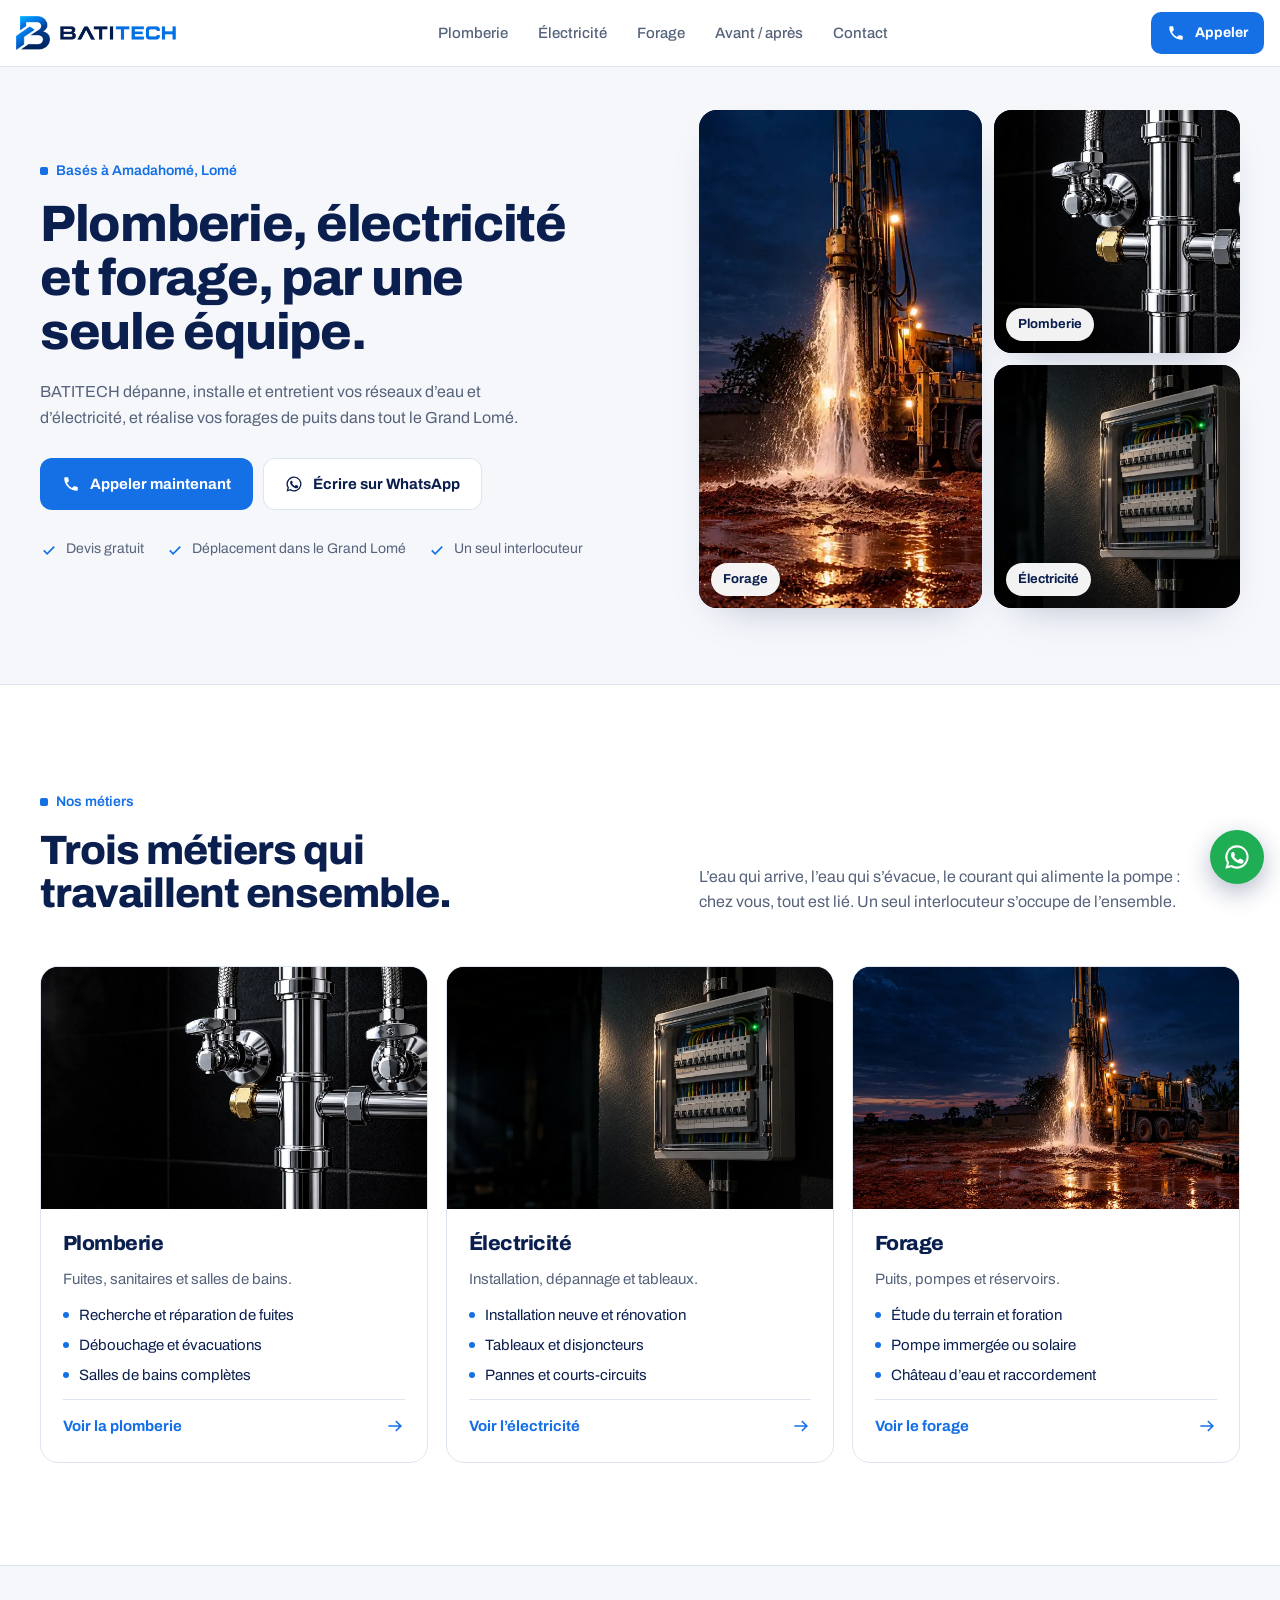
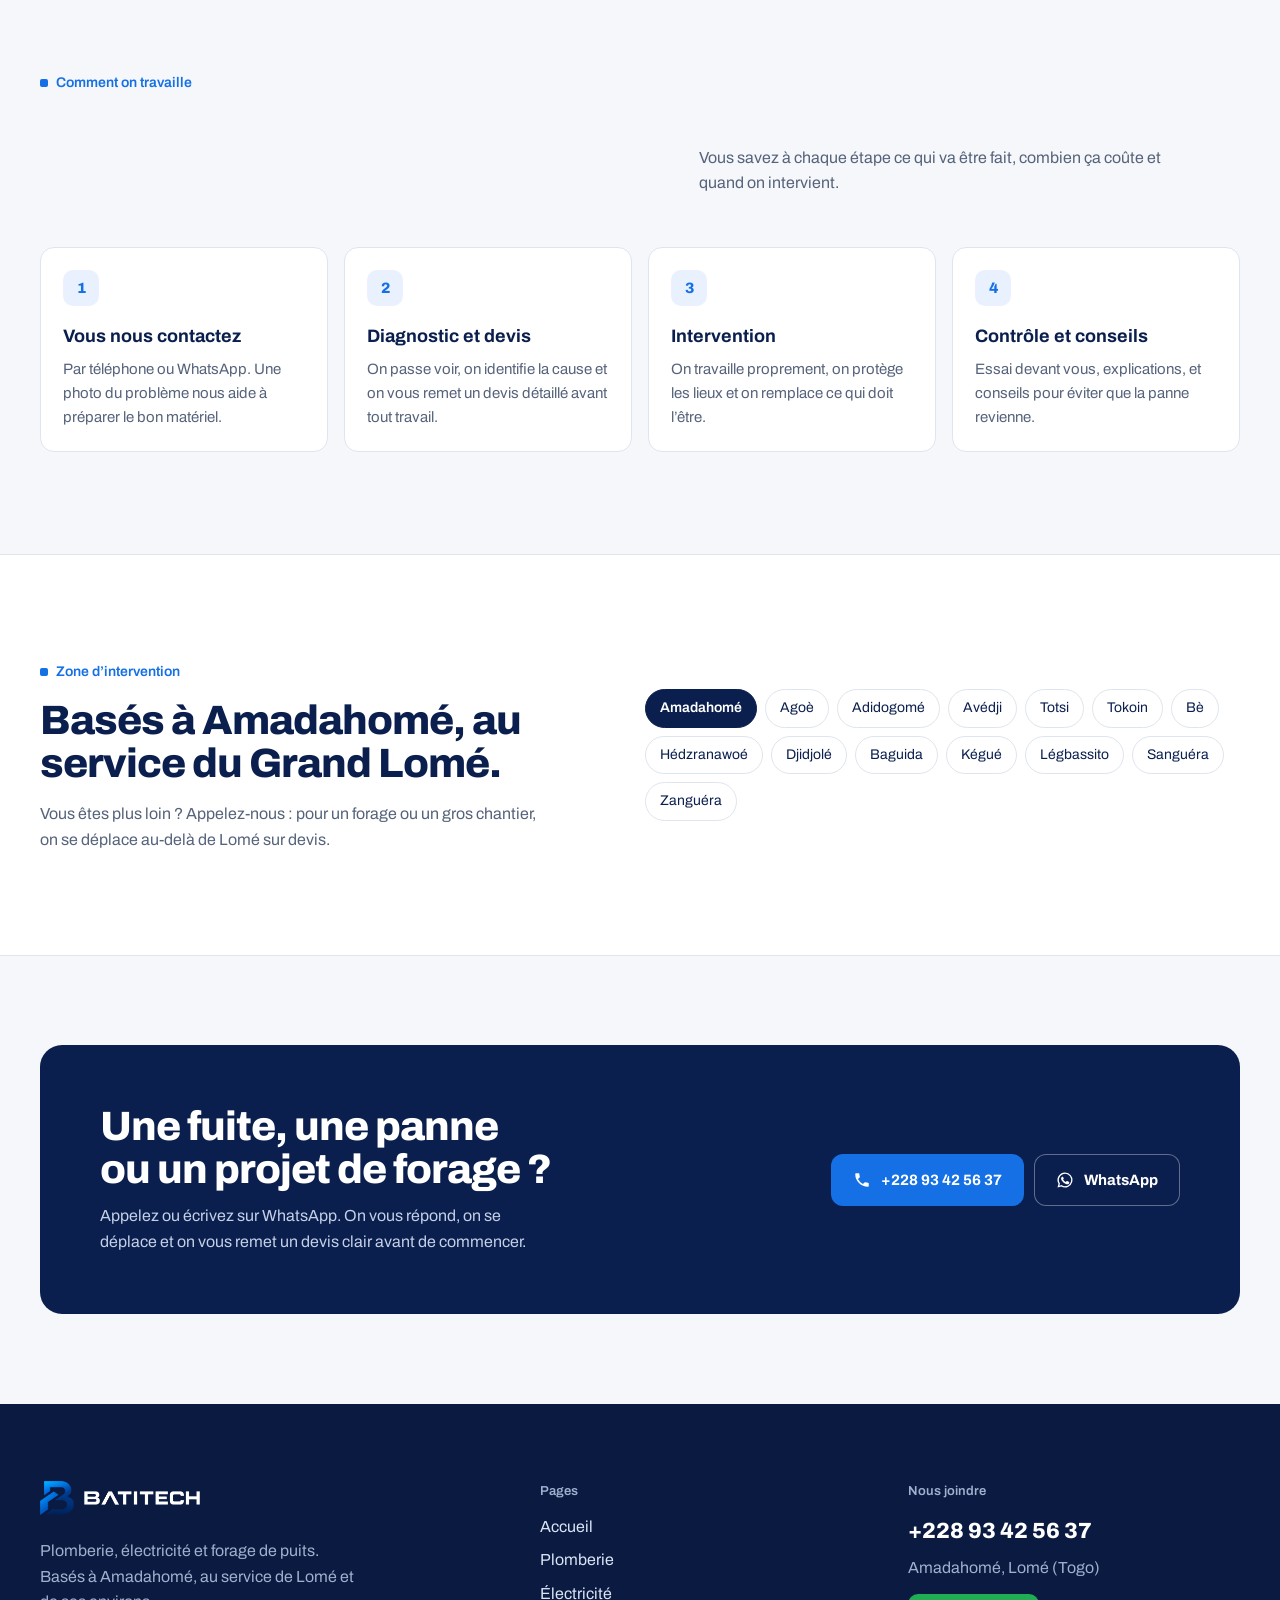
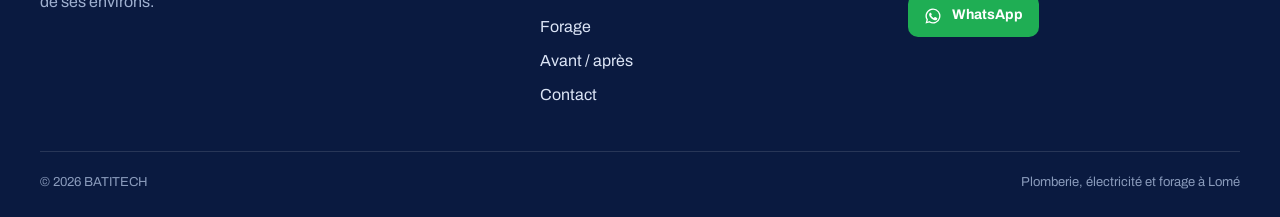
==== commit 02ded489: "Refonte sobre : fond clair unique, accueil sur un écran, séquences encadrées, animations réduites - " ====
--- a/index.html
+++ b/index.html
@@ -3,85 +3,78 @@
 <head>
 <meta charset="utf-8">
 <meta name="viewport" content="width=device-width, initial-scale=1, viewport-fit=cover">
-<title>BATITECH</title>
+<title>BATITECH — Plomberie, électricité et forage à Lomé</title>
 <meta name="description" content="Plomberie, électricité et forage de puits à Lomé. Dépannage, installation, salles de bains, tableaux électriques, forages et pompes. Basés à Amadahomé.">
 <meta name="claude:viewport-fit-sides" content="cover">
+<meta name="theme-color" content="#ffffff">
+<link rel="icon" type="image/png" href="assets/img/brand/favicon.png">
 <link rel="preconnect" href="https://fonts.googleapis.com">
 <link rel="preconnect" href="https://fonts.gstatic.com" crossorigin>
-<link rel="stylesheet" href="https://fonts.googleapis.com/css2?family=Archivo:wdth,wght@62..125,300..800&display=swap">
-<link rel="icon" type="image/png" href="assets/img/brand/favicon.png">
-<meta name="theme-color" content="#ffffff">
-<link rel="stylesheet" href="assets/css/style.css?v=4">
-<script>try{var d=document.documentElement;d.classList.add('js');if(sessionStorage.getItem('em-nav')){d.classList.add('pt');sessionStorage.removeItem('em-nav')}else if(!sessionStorage.getItem('em-seen')){d.classList.add('first')}}catch(e){}setTimeout(function(){document.documentElement.classList.remove('pt','first')},10000)</script>
+<link rel="stylesheet" href="https://fonts.googleapis.com/css2?family=Archivo:wght@400..800&display=swap">
+<link rel="stylesheet" href="assets/css/style.css?v=5">
 </head>
 <body>
-<div class="loader" aria-hidden="true"><div class="loader-in"><img class="mk" src="assets/img/brand/batitech-mark.png" alt=""><img class="wd" src="assets/img/brand/batitech-word.png" alt=""><div class="loader-bar"><i></i></div><div class="loader-pct">0 %</div></div></div>
-<div class="curtain" aria-hidden="true"><img src="assets/img/brand/batitech-mark-white.png" alt=""></div>
 <header class="top">
   <a class="logo" href="index.html" aria-label="BATITECH, accueil"><img class="mk" src="assets/img/brand/batitech-mark.png" alt="" width="422" height="419"><img class="wd color" src="assets/img/brand/batitech-word.png" alt="BATITECH" width="893" height="108"><img class="wd white" src="assets/img/brand/batitech-word-white.png" alt="BATITECH" width="893" height="108"></a>
   <nav class="nav" aria-label="Navigation principale"><a href="plomberie.html">Plomberie</a><a href="electricite.html">Électricité</a><a href="forage.html">Forage</a><a href="avant-apres.html">Avant / après</a><a href="contact.html">Contact</a></nav>
   <div class="top-actions">
-    <a class="btn sm" data-tel href="#" data-magnetic><svg viewBox="0 0 24 24" fill="currentColor" aria-hidden="true"><path d="M6.6 10.8a15.1 15.1 0 0 0 6.6 6.6l2.2-2.2a1 1 0 0 1 1-.25 11.4 11.4 0 0 0 3.6.57 1 1 0 0 1 1 1V20a1 1 0 0 1-1 1A17 17 0 0 1 3 4a1 1 0 0 1 1-1h3.5a1 1 0 0 1 1 1c0 1.25.2 2.45.57 3.57a1 1 0 0 1-.25 1Z"/></svg><span class="t">Appeler</span></a>
+    <a class="btn sm" data-tel href="#"><svg viewBox="0 0 24 24" fill="currentColor" aria-hidden="true"><path d="M6.6 10.8a15.1 15.1 0 0 0 6.6 6.6l2.2-2.2a1 1 0 0 1 1-.25 11.4 11.4 0 0 0 3.6.57 1 1 0 0 1 1 1V20a1 1 0 0 1-1 1A17 17 0 0 1 3 4a1 1 0 0 1 1-1h3.5a1 1 0 0 1 1 1c0 1.25.2 2.45.57 3.57a1 1 0 0 1-.25 1Z"/></svg><span class="t">Appeler</span></a>
     <button class="burger" type="button" aria-label="Menu" aria-expanded="false" aria-controls="menu"><i></i><i></i></button>
   </div>
-  <i class="progress" aria-hidden="true"></i>
 </header>
-<div class="menu" id="menu"><nav aria-label="Menu mobile"><a href="index.html" aria-current="page">Accueil</a><a href="plomberie.html">Plomberie</a><a href="electricite.html">Électricité</a><a href="forage.html">Forage</a><a href="avant-apres.html">Avant / après</a><a href="contact.html">Contact</a></nav><div class="m-foot"><span>Urgence, devis, conseil</span><b data-phone></b><span data-address></span></div></div>
+<div class="menu" id="menu"><nav aria-label="Menu mobile"><a href="index.html" aria-current="page">Accueil</a><a href="plomberie.html">Plomberie</a><a href="electricite.html">Électricité</a><a href="forage.html">Forage</a><a href="avant-apres.html">Avant / après</a><a href="contact.html">Contact</a></nav>
+  <div class="m-foot"><a class="btn" data-tel href="#"><svg viewBox="0 0 24 24" fill="currentColor" aria-hidden="true"><path d="M6.6 10.8a15.1 15.1 0 0 0 6.6 6.6l2.2-2.2a1 1 0 0 1 1-.25 11.4 11.4 0 0 0 3.6.57 1 1 0 0 1 1 1V20a1 1 0 0 1-1 1A17 17 0 0 1 3 4a1 1 0 0 1 1-1h3.5a1 1 0 0 1 1 1c0 1.25.2 2.45.57 3.57a1 1 0 0 1-.25 1Z"/></svg><span data-phone></span></a><a class="btn wa" data-wa="Bonjour BATITECH," href="#"><svg viewBox="0 0 24 24" fill="currentColor" aria-hidden="true"><path d="M12 2a10 10 0 0 0-8.6 15.1L2 22l5-1.3A10 10 0 1 0 12 2Zm0 18.2a8.2 8.2 0 0 1-4.2-1.2l-.3-.2-3 .8.8-2.9-.2-.3A8.2 8.2 0 1 1 12 20.2Zm4.5-6.1c-.2-.1-1.5-.7-1.7-.8s-.4-.1-.6.1-.7.8-.8 1-.3.2-.5.1a6.7 6.7 0 0 1-3.3-2.9c-.2-.4.2-.4.7-1.3a.4.4 0 0 0 0-.4l-.8-1.8c-.2-.5-.4-.4-.6-.4h-.5a1 1 0 0 0-.7.3 3 3 0 0 0-.9 2.2 5.2 5.2 0 0 0 1.1 2.8 11.9 11.9 0 0 0 4.6 4c1.7.7 2.4.8 3.2.7a2.8 2.8 0 0 0 1.8-1.3 2.3 2.3 0 0 0 .2-1.3c-.1-.1-.3-.2-.5-.3Z"/></svg>WhatsApp</a></div></div>
 <main>
-<section class="film" id="hero" data-seq="assets/frames/fuite" data-count="99" data-focus=".62" data-zoom="1.08,1" data-remap="0:0 .25:.12 .5:.3 .76:.62 1:1">
-<div class="stage"><canvas aria-hidden="true"></canvas><div class="scrim"></div>
-<div class="caps"><div class="cap first" data-from="-1" data-to="0.24">
-  <p class="kicker">Plomberie, électricité et forage à Lomé</p><h1 class="d1" data-split>L’eau et le courant,<span class="lt">sans mauvaise surprise.</span></h1>
-  <p class="lede">BATITECH dépanne, installe et entretient vos réseaux d’eau et d’électricité, et réalise vos forages de puits.</p><div class="actions"><a class="btn" data-tel href="#" data-magnetic><svg viewBox="0 0 24 24" fill="currentColor" aria-hidden="true"><path d="M6.6 10.8a15.1 15.1 0 0 0 6.6 6.6l2.2-2.2a1 1 0 0 1 1-.25 11.4 11.4 0 0 0 3.6.57 1 1 0 0 1 1 1V20a1 1 0 0 1-1 1A17 17 0 0 1 3 4a1 1 0 0 1 1-1h3.5a1 1 0 0 1 1 1c0 1.25.2 2.45.57 3.57a1 1 0 0 1-.25 1Z"/></svg>Appeler maintenant</a><a class="btn ghost" data-wa="Bonjour BATITECH, j'ai besoin d'une intervention." href="#"><svg viewBox="0 0 24 24" fill="currentColor" aria-hidden="true"><path d="M12 2a10 10 0 0 0-8.6 15.1L2 22l5-1.3A10 10 0 1 0 12 2Zm0 18.2a8.2 8.2 0 0 1-4.2-1.2l-.3-.2-3 .8.8-2.9-.2-.3A8.2 8.2 0 1 1 12 20.2Zm4.5-6.1c-.2-.1-1.5-.7-1.7-.8s-.4-.1-.6.1-.7.8-.8 1-.3.2-.5.1a6.7 6.7 0 0 1-3.3-2.9c-.2-.4.2-.4.7-1.3a.4.4 0 0 0 0-.4l-.8-1.8c-.2-.5-.4-.4-.6-.4h-.5a1 1 0 0 0-.7.3 3 3 0 0 0-.9 2.2 5.2 5.2 0 0 0 1.1 2.8 11.9 11.9 0 0 0 4.6 4c1.7.7 2.4.8 3.2.7a2.8 2.8 0 0 0 1.8-1.3 2.3 2.3 0 0 0 .2-1.3c-.1-.1-.3-.2-.5-.3Z"/></svg>Écrire sur WhatsApp</a></div>
-</div><div class="cap" data-from="0.26" data-to="0.5">
-  <p class="kicker">Le problème</p><h2 class="d1" data-split>Une fuite, un court-circuit,<span class="lt">une pompe qui lâche ?</span></h2>
-  <p class="lede">On se déplace, on coupe ce qu’il faut couper et on trouve l’origine de la panne avant de toucher à quoi que ce soit.</p>
-</div><div class="cap" data-from="0.52" data-to="0.76">
-  <p class="kicker">La réparation</p><h2 class="d1" data-split>Réparé avec du matériel<span class="lt">qui tient dans le temps.</span></h2>
-  <p class="lede">Raccords, joints, vannes, câbles, disjoncteurs : la pièce usée est remplacée, pas bricolée.</p>
-</div><div class="cap" data-from="0.78" data-to="2">
-  <p class="kicker">Le résultat</p><h2 class="d1" data-split>Propre, sec,<span class="lt">et contrôlé.</span></h2>
-  <p class="lede">On remet en eau ou sous tension devant vous et on vérifie que tout fonctionne avant de partir.</p><div class="actions"><a class="btn" href="contact.html" data-magnetic>Demander un devis<svg viewBox="0 0 24 24" fill="none" stroke="currentColor" stroke-width="1.8" aria-hidden="true"><path d="M4 12h15M13 6l6 6-6 6"/></svg></a></div>
-</div></div>
-<div class="scroll-hint" aria-hidden="true">Faites défiler<i></i></div>
-<div class="tl" data-steps=".26,.52,.78" aria-hidden="true"><i class="fill"></i><span class="on">Panne</span><span>Réparation</span><span>Contrôle</span></div>
-</div></section><div class="band" aria-hidden="true"><div class="band-track"><span>Plomberie</span><span>Électricité</span><span>Forage de puits</span><span>Dépannage</span><span>Pompes immergées</span><span>Salles de bains</span><span>Tableaux électriques</span><span>Devis gratuit</span></div></div>
-<section class="wrap sec"><div class="inner">
-<div class="sec-head"><div><p class="kicker">Nos métiers</p><h2 class="d2" data-split>Trois métiers,<span class="lt">une seule équipe.</span></h2></div><p class="lede rv">L’eau qui arrive, l’eau qui s’évacue, le courant qui alimente la pompe : chez vous, tout est lié. Un seul interlocuteur s’occupe de l’ensemble.</p></div>
+<section class="wrap hero"><div class="inner hero-grid">
+  <div>
+    <p class="kicker">Basés à Amadahomé, Lomé</p>
+    <h1 class="d1" data-split>Plomberie, électricité et forage, par une seule équipe.</h1>
+    <p class="lede">BATITECH dépanne, installe et entretient vos réseaux d’eau et d’électricité, et réalise vos forages de puits dans tout le Grand Lomé.</p>
+    <div class="actions"><a class="btn" data-tel href="#"><svg viewBox="0 0 24 24" fill="currentColor" aria-hidden="true"><path d="M6.6 10.8a15.1 15.1 0 0 0 6.6 6.6l2.2-2.2a1 1 0 0 1 1-.25 11.4 11.4 0 0 0 3.6.57 1 1 0 0 1 1 1V20a1 1 0 0 1-1 1A17 17 0 0 1 3 4a1 1 0 0 1 1-1h3.5a1 1 0 0 1 1 1c0 1.25.2 2.45.57 3.57a1 1 0 0 1-.25 1Z"/></svg>Appeler maintenant</a><a class="btn ghost" data-wa="Bonjour BATITECH, j'ai besoin d'une intervention." href="#"><svg viewBox="0 0 24 24" fill="currentColor" aria-hidden="true"><path d="M12 2a10 10 0 0 0-8.6 15.1L2 22l5-1.3A10 10 0 1 0 12 2Zm0 18.2a8.2 8.2 0 0 1-4.2-1.2l-.3-.2-3 .8.8-2.9-.2-.3A8.2 8.2 0 1 1 12 20.2Zm4.5-6.1c-.2-.1-1.5-.7-1.7-.8s-.4-.1-.6.1-.7.8-.8 1-.3.2-.5.1a6.7 6.7 0 0 1-3.3-2.9c-.2-.4.2-.4.7-1.3a.4.4 0 0 0 0-.4l-.8-1.8c-.2-.5-.4-.4-.6-.4h-.5a1 1 0 0 0-.7.3 3 3 0 0 0-.9 2.2 5.2 5.2 0 0 0 1.1 2.8 11.9 11.9 0 0 0 4.6 4c1.7.7 2.4.8 3.2.7a2.8 2.8 0 0 0 1.8-1.3 2.3 2.3 0 0 0 .2-1.3c-.1-.1-.3-.2-.5-.3Z"/></svg>Écrire sur WhatsApp</a></div>
+    <ul class="facts"><li><svg viewBox="0 0 24 24" fill="none" stroke="currentColor" stroke-width="2.2" aria-hidden="true"><path d="m5 12.5 4.5 4.5L19 7.5"/></svg>Devis gratuit</li><li><svg viewBox="0 0 24 24" fill="none" stroke="currentColor" stroke-width="2.2" aria-hidden="true"><path d="m5 12.5 4.5 4.5L19 7.5"/></svg>Déplacement dans le Grand Lomé</li><li><svg viewBox="0 0 24 24" fill="none" stroke="currentColor" stroke-width="2.2" aria-hidden="true"><path d="m5 12.5 4.5 4.5L19 7.5"/></svg>Un seul interlocuteur</li></ul>
+  </div>
+  <div class="mosaic">
+    <figure><img src="assets/img/forage-apres.webp" alt="Forage de puits au crépuscule, l’eau jaillit" style="object-position:62% center" fetchpriority="high"><figcaption>Forage</figcaption></figure>
+    <figure><img src="assets/img/fuite-apres.webp" alt="Plomberie chromée neuve" style="object-position:62% center"><figcaption>Plomberie</figcaption></figure>
+    <figure><img src="assets/img/elec-apres.webp" alt="Tableau électrique neuf" style="object-position:72% center"><figcaption>Électricité</figcaption></figure>
+  </div>
+</div></section>
+
+<section class="wrap sec alt"><div class="inner">
+<div class="sec-head"><div><p class="kicker">Nos métiers</p><h2 class="d2" data-split>Trois métiers qui travaillent ensemble.</h2></div><p class="lede">L’eau qui arrive, l’eau qui s’évacue, le courant qui alimente la pompe : chez vous, tout est lié. Un seul interlocuteur s’occupe de l’ensemble.</p></div>
 <div class="trades">
-  <a class="trade rv-img" href="plomberie.html"><img src="assets/img/plomberie.webp" alt="Plomberie chromée neuve avec raccord en laiton" loading="lazy"><div class="body"><h3 class="d3">Plomberie<span class="lt">fuites, sanitaires, salles de bains</span></h3><ul><li>Recherche et réparation de fuites</li><li>Débouchage et évacuations</li><li>Salles de bains complètes</li></ul><span class="go">Voir la plomberie<svg viewBox="0 0 24 24" fill="none" stroke="currentColor" stroke-width="1.8" aria-hidden="true"><path d="M4 12h15M13 6l6 6-6 6"/></svg></span></div></a>
-  <a class="trade rv-img" href="electricite.html"><img src="assets/img/electricite.webp" alt="Tableau électrique neuf avec disjoncteurs alignés" loading="lazy"><div class="body"><h3 class="d3">Électricité<span class="lt">installation, dépannage, tableaux</span></h3><ul><li>Installation neuve et rénovation</li><li>Tableaux et disjoncteurs</li><li>Pannes et courts-circuits</li></ul><span class="go">Voir l’électricité<svg viewBox="0 0 24 24" fill="none" stroke="currentColor" stroke-width="1.8" aria-hidden="true"><path d="M4 12h15M13 6l6 6-6 6"/></svg></span></div></a>
-  <a class="trade rv-img" href="forage.html"><img src="assets/img/forage.webp" alt="Foreuse au crépuscule, l’eau jaillit du forage" loading="lazy"><div class="body"><h3 class="d3">Forage<span class="lt">puits, pompes, réservoirs</span></h3><ul><li>Étude du terrain et foration</li><li>Pompe immergée ou solaire</li><li>Château d’eau et raccordement</li></ul><span class="go">Voir le forage<svg viewBox="0 0 24 24" fill="none" stroke="currentColor" stroke-width="1.8" aria-hidden="true"><path d="M4 12h15M13 6l6 6-6 6"/></svg></span></div></a>
+  <a class="trade rv" href="plomberie.html"><div class="pic"><img src="assets/img/fuite-apres.webp" alt="Plomberie chromée neuve avec raccord en laiton" loading="lazy" style="object-position:62% center"></div><div class="body"><h3 class="d3">Plomberie</h3><p>Fuites, sanitaires et salles de bains.</p><ul><li>Recherche et réparation de fuites</li><li>Débouchage et évacuations</li><li>Salles de bains complètes</li></ul><span class="go">Voir la plomberie<svg viewBox="0 0 24 24" fill="none" stroke="currentColor" stroke-width="2" aria-hidden="true"><path d="M4 12h15M13 6l6 6-6 6"/></svg></span></div></a>
+  <a class="trade rv" href="electricite.html"><div class="pic"><img src="assets/img/elec-apres.webp" alt="Tableau électrique neuf avec disjoncteurs alignés" loading="lazy" style="object-position:72% center"></div><div class="body"><h3 class="d3">Électricité</h3><p>Installation, dépannage et tableaux.</p><ul><li>Installation neuve et rénovation</li><li>Tableaux et disjoncteurs</li><li>Pannes et courts-circuits</li></ul><span class="go">Voir l’électricité<svg viewBox="0 0 24 24" fill="none" stroke="currentColor" stroke-width="2" aria-hidden="true"><path d="M4 12h15M13 6l6 6-6 6"/></svg></span></div></a>
+  <a class="trade rv" href="forage.html"><div class="pic"><img src="assets/img/forage-apres.webp" alt="Foreuse au crépuscule, l’eau jaillit du forage" loading="lazy" style="object-position:60% center"></div><div class="body"><h3 class="d3">Forage</h3><p>Puits, pompes et réservoirs.</p><ul><li>Étude du terrain et foration</li><li>Pompe immergée ou solaire</li><li>Château d’eau et raccordement</li></ul><span class="go">Voir le forage<svg viewBox="0 0 24 24" fill="none" stroke="currentColor" stroke-width="2" aria-hidden="true"><path d="M4 12h15M13 6l6 6-6 6"/></svg></span></div></a>
 </div></div></section>
 
-<section class="wrap sec" style="padding-top:0"><div class="inner">
-<div class="sec-head"><div><p class="kicker">Comment on travaille</p><h2 class="d2" data-split>Du premier appel<span class="lt">à la remise en service.</span></h2></div><p class="lede rv">Vous savez à chaque étape ce qui va être fait, combien ça coûte et quand on intervient.</p></div>
-<div class="steps" style="--n:4"><div class="step rv"><div class="num">01</div><h3>Vous nous contactez</h3><p>Par téléphone ou WhatsApp. Une photo du problème nous aide à préparer le bon matériel.</p></div><div class="step rv"><div class="num">02</div><h3>Diagnostic et devis</h3><p>On passe voir, on identifie la cause et on vous remet un devis détaillé avant tout travail.</p></div><div class="step rv"><div class="num">03</div><h3>Intervention</h3><p>On travaille proprement, on protège les lieux et on remplace ce qui doit l’être.</p></div><div class="step rv"><div class="num">04</div><h3>Contrôle et conseils</h3><p>Essai devant vous, explications, et conseils pour éviter que la panne revienne.</p></div></div>
+<section class="wrap sec"><div class="inner">
+<div class="sec-head"><div><p class="kicker">Comment on travaille</p><h2 class="d2" data-split>Du premier appel à la remise en service.</h2></div><p class="lede">Vous savez à chaque étape ce qui va être fait, combien ça coûte et quand on intervient.</p></div>
+<ol class="steps" style="--n:4"><li class="step rv"><div class="num">1</div><h3>Vous nous contactez</h3><p>Par téléphone ou WhatsApp. Une photo du problème nous aide à préparer le bon matériel.</p></li><li class="step rv"><div class="num">2</div><h3>Diagnostic et devis</h3><p>On passe voir, on identifie la cause et on vous remet un devis détaillé avant tout travail.</p></li><li class="step rv"><div class="num">3</div><h3>Intervention</h3><p>On travaille proprement, on protège les lieux et on remplace ce qui doit l’être.</p></li><li class="step rv"><div class="num">4</div><h3>Contrôle et conseils</h3><p>Essai devant vous, explications, et conseils pour éviter que la panne revienne.</p></li></ol>
 </div></section>
 
-<section class="wrap sec" style="padding-top:0"><div class="inner">
-<div class="zone">
-  <div><p class="kicker">Zone d’intervention</p><h2 class="d2" data-split>Basés à Amadahomé,<span class="lt">au service du Grand Lomé.</span></h2><p class="lede rv" style="margin-top:20px">Vous êtes plus loin ? Appelez-nous : pour un forage ou un gros chantier, on se déplace au-delà de Lomé sur devis.</p></div>
+<section class="wrap sec alt"><div class="inner zone">
+  <div><p class="kicker">Zone d’intervention</p><h2 class="d2" data-split>Basés à Amadahomé, au service du Grand Lomé.</h2><p class="lede">Vous êtes plus loin ? Appelez-nous : pour un forage ou un gros chantier, on se déplace au-delà de Lomé sur devis.</p></div>
   <ul class="rv"><li class="home">Amadahomé</li><li>Agoè</li><li>Adidogomé</li><li>Avédji</li><li>Totsi</li><li>Tokoin</li><li>Bè</li><li>Hédzranawoé</li><li>Djidjolé</li><li>Baguida</li><li>Kégué</li><li>Légbassito</li><li>Sanguéra</li><li>Zanguéra</li></ul>
-</div></div></section>
-<section class="wrap sec tight"><div class="inner"><div class="cta"><img class="ghost-mark" src="assets/img/brand/batitech-mark-white.png" alt="" aria-hidden="true">
-  <div><h2 class="d2" data-split>Une fuite, une panne,<span class="lt">un projet de forage ?</span></h2><p style="margin:18px 0 0;max-width:46ch">Appelez ou écrivez sur WhatsApp. On vous répond, on se déplace, on vous fait un devis clair avant de commencer.</p></div>
-  <div class="actions" style="margin:0"><a class="btn" data-tel href="#" data-magnetic><svg viewBox="0 0 24 24" fill="currentColor" aria-hidden="true"><path d="M6.6 10.8a15.1 15.1 0 0 0 6.6 6.6l2.2-2.2a1 1 0 0 1 1-.25 11.4 11.4 0 0 0 3.6.57 1 1 0 0 1 1 1V20a1 1 0 0 1-1 1A17 17 0 0 1 3 4a1 1 0 0 1 1-1h3.5a1 1 0 0 1 1 1c0 1.25.2 2.45.57 3.57a1 1 0 0 1-.25 1Z"/></svg><span data-phone></span></a><a class="btn ghost" data-wa="Bonjour BATITECH, j'ai besoin d'un devis." href="#"><svg viewBox="0 0 24 24" fill="currentColor" aria-hidden="true"><path d="M12 2a10 10 0 0 0-8.6 15.1L2 22l5-1.3A10 10 0 1 0 12 2Zm0 18.2a8.2 8.2 0 0 1-4.2-1.2l-.3-.2-3 .8.8-2.9-.2-.3A8.2 8.2 0 1 1 12 20.2Zm4.5-6.1c-.2-.1-1.5-.7-1.7-.8s-.4-.1-.6.1-.7.8-.8 1-.3.2-.5.1a6.7 6.7 0 0 1-3.3-2.9c-.2-.4.2-.4.7-1.3a.4.4 0 0 0 0-.4l-.8-1.8c-.2-.5-.4-.4-.6-.4h-.5a1 1 0 0 0-.7.3 3 3 0 0 0-.9 2.2 5.2 5.2 0 0 0 1.1 2.8 11.9 11.9 0 0 0 4.6 4c1.7.7 2.4.8 3.2.7a2.8 2.8 0 0 0 1.8-1.3 2.3 2.3 0 0 0 .2-1.3c-.1-.1-.3-.2-.5-.3Z"/></svg>WhatsApp</a></div>
+</div></section>
+<div style="height:clamp(56px,7vw,96px)"></div>
+<section class="wrap"><div class="inner"><div class="cta rv">
+  <div><h2 class="d2" data-split>Une fuite, une panne ou un projet de forage ?</h2><p>Appelez ou écrivez sur WhatsApp. On vous répond, on se déplace et on vous remet un devis clair avant de commencer.</p></div>
+  <div class="actions"><a class="btn" data-tel href="#"><svg viewBox="0 0 24 24" fill="currentColor" aria-hidden="true"><path d="M6.6 10.8a15.1 15.1 0 0 0 6.6 6.6l2.2-2.2a1 1 0 0 1 1-.25 11.4 11.4 0 0 0 3.6.57 1 1 0 0 1 1 1V20a1 1 0 0 1-1 1A17 17 0 0 1 3 4a1 1 0 0 1 1-1h3.5a1 1 0 0 1 1 1c0 1.25.2 2.45.57 3.57a1 1 0 0 1-.25 1Z"/></svg><span data-phone></span></a><a class="btn ghost" data-wa="Bonjour BATITECH, j'ai besoin d'un devis." href="#"><svg viewBox="0 0 24 24" fill="currentColor" aria-hidden="true"><path d="M12 2a10 10 0 0 0-8.6 15.1L2 22l5-1.3A10 10 0 1 0 12 2Zm0 18.2a8.2 8.2 0 0 1-4.2-1.2l-.3-.2-3 .8.8-2.9-.2-.3A8.2 8.2 0 1 1 12 20.2Zm4.5-6.1c-.2-.1-1.5-.7-1.7-.8s-.4-.1-.6.1-.7.8-.8 1-.3.2-.5.1a6.7 6.7 0 0 1-3.3-2.9c-.2-.4.2-.4.7-1.3a.4.4 0 0 0 0-.4l-.8-1.8c-.2-.5-.4-.4-.6-.4h-.5a1 1 0 0 0-.7.3 3 3 0 0 0-.9 2.2 5.2 5.2 0 0 0 1.1 2.8 11.9 11.9 0 0 0 4.6 4c1.7.7 2.4.8 3.2.7a2.8 2.8 0 0 0 1.8-1.3 2.3 2.3 0 0 0 .2-1.3c-.1-.1-.3-.2-.5-.3Z"/></svg>WhatsApp</a></div>
 </div></div></section>
 </main>
 <footer class="wrap foot"><div class="inner">
   <div class="foot-grid">
-    <div><a class="logo" href="index.html"><img class="mk" src="assets/img/brand/batitech-mark.png" alt="" width="422" height="419"><img class="wd color" src="assets/img/brand/batitech-word.png" alt="BATITECH" width="893" height="108"><img class="wd white" src="assets/img/brand/batitech-word-white.png" alt="BATITECH" width="893" height="108"></a>
-      <p class="muted" style="max-width:34ch;margin:18px 0 0">Plomberie, électricité et forage de puits. Basés à Amadahomé, au service de Lomé et de ses environs.</p></div>
+    <div><a class="logo" href="index.html" aria-label="BATITECH, accueil"><img class="mk" src="assets/img/brand/batitech-mark.png" alt="" width="422" height="419"><img class="wd color" src="assets/img/brand/batitech-word.png" alt="BATITECH" width="893" height="108"><img class="wd white" src="assets/img/brand/batitech-word-white.png" alt="BATITECH" width="893" height="108"></a>
+      <p style="max-width:36ch;margin:16px 0 0">Plomberie, électricité et forage de puits. Basés à Amadahomé, au service de Lomé et de ses environs.</p></div>
     <div><h4>Pages</h4><ul><li><a href="index.html">Accueil</a></li><li><a href="plomberie.html">Plomberie</a></li><li><a href="electricite.html">Électricité</a></li><li><a href="forage.html">Forage</a></li><li><a href="avant-apres.html">Avant / après</a></li><li><a href="contact.html">Contact</a></li></ul></div>
-    <div><h4>Nous joindre</h4><div class="phone" data-phone></div><p class="muted" style="margin:6px 0 14px" data-address></p>
-      <a class="btn sm" data-wa="Bonjour BATITECH," href="#"><svg viewBox="0 0 24 24" fill="currentColor" aria-hidden="true"><path d="M12 2a10 10 0 0 0-8.6 15.1L2 22l5-1.3A10 10 0 1 0 12 2Zm0 18.2a8.2 8.2 0 0 1-4.2-1.2l-.3-.2-3 .8.8-2.9-.2-.3A8.2 8.2 0 1 1 12 20.2Zm4.5-6.1c-.2-.1-1.5-.7-1.7-.8s-.4-.1-.6.1-.7.8-.8 1-.3.2-.5.1a6.7 6.7 0 0 1-3.3-2.9c-.2-.4.2-.4.7-1.3a.4.4 0 0 0 0-.4l-.8-1.8c-.2-.5-.4-.4-.6-.4h-.5a1 1 0 0 0-.7.3 3 3 0 0 0-.9 2.2 5.2 5.2 0 0 0 1.1 2.8 11.9 11.9 0 0 0 4.6 4c1.7.7 2.4.8 3.2.7a2.8 2.8 0 0 0 1.8-1.3 2.3 2.3 0 0 0 .2-1.3c-.1-.1-.3-.2-.5-.3Z"/></svg>WhatsApp</a></div>
+    <div><h4>Nous joindre</h4><div class="phone" data-phone></div><p style="margin:6px 0 14px" data-address></p>
+      <a class="btn sm wa" data-wa="Bonjour BATITECH," href="#"><svg viewBox="0 0 24 24" fill="currentColor" aria-hidden="true"><path d="M12 2a10 10 0 0 0-8.6 15.1L2 22l5-1.3A10 10 0 1 0 12 2Zm0 18.2a8.2 8.2 0 0 1-4.2-1.2l-.3-.2-3 .8.8-2.9-.2-.3A8.2 8.2 0 1 1 12 20.2Zm4.5-6.1c-.2-.1-1.5-.7-1.7-.8s-.4-.1-.6.1-.7.8-.8 1-.3.2-.5.1a6.7 6.7 0 0 1-3.3-2.9c-.2-.4.2-.4.7-1.3a.4.4 0 0 0 0-.4l-.8-1.8c-.2-.5-.4-.4-.6-.4h-.5a1 1 0 0 0-.7.3 3 3 0 0 0-.9 2.2 5.2 5.2 0 0 0 1.1 2.8 11.9 11.9 0 0 0 4.6 4c1.7.7 2.4.8 3.2.7a2.8 2.8 0 0 0 1.8-1.3 2.3 2.3 0 0 0 .2-1.3c-.1-.1-.3-.2-.5-.3Z"/></svg>WhatsApp</a></div>
   </div>
-  <div class="giant" aria-hidden="true">Batitech</div>
-  <div class="foot-bottom"><span>© <span data-year></span> BATITECH</span><span>Plomberie · Électricité · Forage — Lomé</span></div>
+  <div class="foot-bottom"><span>© <span data-year></span> BATITECH</span><span>Plomberie, électricité et forage à Lomé</span></div>
 </div></footer>
 <a class="wa-float" data-wa="Bonjour BATITECH," href="#" aria-label="Écrire sur WhatsApp"><svg viewBox="0 0 24 24" fill="currentColor" aria-hidden="true"><path d="M12 2a10 10 0 0 0-8.6 15.1L2 22l5-1.3A10 10 0 1 0 12 2Zm0 18.2a8.2 8.2 0 0 1-4.2-1.2l-.3-.2-3 .8.8-2.9-.2-.3A8.2 8.2 0 1 1 12 20.2Zm4.5-6.1c-.2-.1-1.5-.7-1.7-.8s-.4-.1-.6.1-.7.8-.8 1-.3.2-.5.1a6.7 6.7 0 0 1-3.3-2.9c-.2-.4.2-.4.7-1.3a.4.4 0 0 0 0-.4l-.8-1.8c-.2-.5-.4-.4-.6-.4h-.5a1 1 0 0 0-.7.3 3 3 0 0 0-.9 2.2 5.2 5.2 0 0 0 1.1 2.8 11.9 11.9 0 0 0 4.6 4c1.7.7 2.4.8 3.2.7a2.8 2.8 0 0 0 1.8-1.3 2.3 2.3 0 0 0 .2-1.3c-.1-.1-.3-.2-.5-.3Z"/></svg></a>
-<script src="assets/js/config.js?v=4"></script>
-<script src="assets/js/main.js?v=4"></script>
+<script src="assets/js/config.js?v=5"></script>
+<script src="assets/js/main.js?v=5"></script>
 </body>
 </html>
--- a/assets/css/style.css
+++ b/assets/css/style.css
@@ -1,310 +1,279 @@
 /* =====================================================================
-   BATITECH — feuille de style
-   Concept : fond clair, texte bleu marine, accent bleu électrique repris
-   du dégradé du logo (cyan → bleu → marine). Les films vidéo, l'appel à
-   l'action et le pied de page passent en « nuit » (classe .dark) pour
-   rappeler la version lumineuse du logo.
-   Typo : Archivo en largeur étendue pour les titres (écho au lettrage
-   BATITECH), largeur normale pour le texte.
+   BATITECH — feuille de style (v2, sobre)
+   Une seule ambiance : fond clair, texte marine, bleu du logo en accent.
+   Le marine plein n'est utilisé que pour l'appel à l'action et le pied.
+   Mouvement : titres qui montent mot par mot, léger fondu des blocs,
+   et séquences « avant → après » dans des cadres sur les pages métiers.
    ===================================================================== */
 :root{
-  --ink:#f4f7fb;            /* fond de page */
-  --ink-2:#ffffff;          /* surfaces */
-  --ink-3:#e7edf6;          /* très léger */
-  --paper:#0b1f4f;          /* texte principal (marine du logo) */
-  --steel:#55617a;          /* texte secondaire */
-  --line:rgba(11,31,79,.12);
-  --volt:#1570e6;           /* bleu du logo */
-  --volt-ink:#ffffff;       /* texte sur bleu */
-  --grad:linear-gradient(100deg,#00a6f2 0%,#1570e6 45%,#0b2f86 100%);
-  --lt:#1570e6;
-  --scrim-rgb:6,14,34;
+  --bg:#f5f7fb;
+  --surface:#ffffff;
+  --navy:#0b1f4f;
+  --text:#0b1f4f;
+  --muted:#56637b;
+  --line:#dfe5ee;
+  --blue:#1570e6;
+  --blue-dark:#0f5bc0;
+  --blue-soft:#e8f1fd;
+  --night:#0a1a40;
   --f:"Archivo", "Arial", system-ui, sans-serif;
   --gl:max(16px, env(safe-area-inset-left, 0px));
   --gr:max(16px, env(safe-area-inset-right, 0px));
+  --radius:18px;
+  --shadow:0 18px 40px -24px rgba(11,31,79,.35);
   --ease:cubic-bezier(.77,0,.18,1);
   --ease-out:cubic-bezier(.16,1,.3,1);
   color-scheme:light;
 }
-/* Portée « nuit » : films, appel à l'action, pied de page, rideau */
-.dark,.film,.cta,.foot,.trade{
-  --ink:#06102a;
-  --ink-2:#0c1a3d;
-  --ink-3:#12245a;
-  --paper:#eef4ff;
-  --steel:#9eb0d0;
-  --line:rgba(238,244,255,.16);
-  --volt:#2f8bff;
-  --volt-ink:#ffffff;
-  --grad:linear-gradient(100deg,#5fd0ff 0%,#3d93ff 55%,#7fb4ff 100%);
-  --lt:#6cc4ff;
-  color:var(--paper);
-}
 *{box-sizing:border-box}
-html{-webkit-text-size-adjust:100%}
-body{margin:0;background:var(--ink);color:var(--paper);font-family:var(--f);font-size:16px;line-height:1.55;-webkit-font-smoothing:antialiased;overflow-x:hidden}
-body::before{content:"";position:fixed;inset:0 0 auto;height:env(safe-area-inset-top,0px);z-index:70;background:#ffffff}
+html{-webkit-text-size-adjust:100%;scroll-padding-top:90px}
+body{margin:0;background:var(--bg);color:var(--text);font-family:var(--f);font-size:16px;line-height:1.6;-webkit-font-smoothing:antialiased;overflow-x:hidden}
+body::before{content:"";position:fixed;inset:0 0 auto;height:env(safe-area-inset-top,0px);z-index:70;background:#fff}
 img{max-width:100%;display:block}
 a{color:inherit}
-:focus-visible{outline:2px solid var(--volt);outline-offset:3px;border-radius:4px}
-::selection{background:var(--volt);color:#fff}
-html.lock, html.lock body{overflow:hidden}
+:focus-visible{outline:2px solid var(--blue);outline-offset:3px;border-radius:4px}
+::selection{background:var(--blue);color:#fff}
+html.lock,html.lock body{overflow:hidden}
 
 /* ---------- Typo ---------- */
-.d1,.d2,.d3{margin:0;font-weight:800;font-stretch:118%;letter-spacing:-.015em;line-height:.98;text-wrap:balance;text-transform:uppercase}
-.d1{font-size:clamp(2.3rem,5.4vw,5.2rem)}
-.d2{font-size:clamp(1.9rem,3.8vw,3.6rem)}
-.d3{font-size:clamp(1.3rem,1.9vw,1.75rem);line-height:1.05}
-.lt{display:block;font-weight:400;font-stretch:100%;text-transform:none;letter-spacing:-.02em;font-size:.66em;line-height:1.12;margin-top:.16em;color:var(--lt);padding-bottom:.06em}
-.d3 .lt{font-size:.72em}
-.kicker{display:inline-flex;align-items:center;gap:10px;margin:0 0 18px;font-size:13px;font-weight:600;color:var(--volt);letter-spacing:.01em}
-.kicker::before{content:"";width:18px;height:2px;background:var(--grad)}
-.lede{margin:0;max-width:52ch;color:color-mix(in srgb,var(--paper) 78%,transparent);font-size:clamp(15px,1.25vw,17px)}
-.muted{color:var(--steel)}
+.d1,.d2,.d3{margin:0;font-weight:800;letter-spacing:-.025em;line-height:1.05;text-wrap:balance;color:var(--navy)}
+.d1{font-size:clamp(2.1rem,4vw,3.5rem)}
+.d2{font-size:clamp(1.8rem,3.2vw,2.8rem)}
+.d3{font-size:clamp(1.25rem,1.6vw,1.45rem);line-height:1.2}
+.hl{color:var(--blue)}
+.kicker{display:inline-flex;align-items:center;gap:8px;margin:0 0 16px;font-size:14px;font-weight:600;color:var(--blue)}
+.kicker::before{content:"";width:8px;height:8px;border-radius:2px;background:var(--blue)}
+.lede{margin:0;max-width:56ch;color:var(--muted);font-size:clamp(16px,1.2vw,18px)}
+.muted{color:var(--muted)}
 
 /* ---------- Boutons ---------- */
-.btn{display:inline-flex;align-items:center;gap:10px;border:0;cursor:pointer;font-family:inherit;font-weight:700;font-size:14px;padding:13px 22px;border-radius:999px;background:var(--volt);color:var(--volt-ink);text-decoration:none;white-space:nowrap;position:relative;overflow:hidden;isolation:isolate;transition:transform .25s var(--ease-out),color .3s}
-.btn::after{content:"";position:absolute;inset:0;background:var(--paper);transform:translateY(101%);transition:transform .45s var(--ease);z-index:-1;border-radius:inherit}
-.btn:hover::after{transform:none}
-.btn:hover{color:var(--ink)}
-.btn svg{width:16px;height:16px;flex:none}
-.btn.ghost{background:transparent;color:var(--paper);box-shadow:inset 0 0 0 1px var(--line)}
-.btn.sm{padding:9px 16px;font-size:13px}
-.link{color:var(--volt);font-weight:600;text-decoration:none;background:linear-gradient(currentColor,currentColor) 0 100%/0 1px no-repeat;transition:background-size .4s var(--ease)}
-.link:hover{background-size:100% 1px}
+.btn{display:inline-flex;align-items:center;gap:10px;border:0;cursor:pointer;font-family:inherit;font-weight:700;font-size:15px;padding:14px 22px;border-radius:12px;background:var(--blue);color:#fff;text-decoration:none;white-space:nowrap;transition:background .2s,transform .2s}
+.btn:hover{background:var(--blue-dark)}
+.btn:active{transform:translateY(1px)}
+.btn svg{width:18px;height:18px;flex:none}
+.btn.ghost{background:var(--surface);color:var(--navy);box-shadow:inset 0 0 0 1px var(--line)}
+.btn.ghost:hover{box-shadow:inset 0 0 0 1px var(--navy)}
+.btn.wa{background:#1fae54}
+.btn.wa:hover{background:#178c43}
+.btn.sm{padding:10px 16px;font-size:14px;border-radius:10px}
 
 /* ---------- Logo ---------- */
-.logo{display:inline-flex;align-items:center;gap:12px;text-decoration:none;line-height:1}
-.logo .mk{width:38px;height:auto;flex:none}
-.logo .wd{height:15px;width:auto}
-.logo .wd.white,.logo .mk.white{display:none}
-.dark .logo .wd.color,.foot .logo .wd.color{display:none}
-.dark .logo .wd.white,.foot .logo .wd.white{display:block}
+.logo{display:inline-flex;align-items:center;gap:10px;text-decoration:none;line-height:1}
+.logo .mk{width:34px;height:auto;flex:none}
+.logo .wd{height:14px;width:auto}
+.logo .wd.white{display:none}
+.foot .logo .wd.color{display:none}
+.foot .logo .wd.white{display:block}
 
 /* ---------- En-tête ---------- */
-.top{position:fixed;top:env(safe-area-inset-top,0px);left:0;right:0;z-index:60;padding-left:var(--gl);padding-right:var(--gr);padding-block:12px;display:flex;align-items:center;justify-content:space-between;gap:20px;transition:transform .5s var(--ease)}
-.top::before{content:"";position:absolute;inset:0;background:rgba(255,255,255,.88);backdrop-filter:blur(12px);-webkit-backdrop-filter:blur(12px);border-bottom:1px solid var(--line);z-index:-1;pointer-events:none}
-.top.hide{transform:translateY(-110%)}
-.nav{display:flex;align-items:center;gap:28px;font-size:14px;font-weight:500}
-.nav a{text-decoration:none;color:color-mix(in srgb,var(--paper) 72%,transparent);position:relative;padding-block:6px}
-.nav a::after{content:"";position:absolute;left:0;right:0;bottom:0;height:2px;background:var(--grad);transform:scaleX(0);transform-origin:right;transition:transform .45s var(--ease)}
-.nav a:hover,.nav a[aria-current="page"]{color:var(--paper)}
-.nav a:hover::after,.nav a[aria-current="page"]::after{transform:scaleX(1);transform-origin:left}
+.top{position:fixed;top:env(safe-area-inset-top,0px);left:0;right:0;z-index:60;padding-left:var(--gl);padding-right:var(--gr);padding-block:12px;display:flex;align-items:center;justify-content:space-between;gap:20px;background:rgba(255,255,255,.94);backdrop-filter:blur(10px);-webkit-backdrop-filter:blur(10px);border-bottom:1px solid var(--line)}
+.nav{display:flex;align-items:center;gap:6px;font-size:15px;font-weight:500}
+.nav a{text-decoration:none;color:var(--muted);padding:8px 12px;border-radius:8px;transition:color .2s,background .2s}
+.nav a:hover{color:var(--navy);background:var(--bg)}
+.nav a[aria-current="page"]{color:var(--blue);background:var(--blue-soft)}
 .top-actions{display:flex;align-items:center;gap:10px}
-.burger{display:none;width:44px;height:44px;border-radius:50%;border:1px solid var(--line);background:#fff;color:var(--paper);cursor:pointer;position:relative}
-.burger i{position:absolute;left:13px;right:13px;height:2px;background:currentColor;transition:transform .4s var(--ease),top .4s var(--ease)}
-.burger i:nth-child(1){top:17px}.burger i:nth-child(2){top:25px}
-.burger[aria-expanded="true"] i:nth-child(1){top:21px;transform:rotate(45deg)}
-.burger[aria-expanded="true"] i:nth-child(2){top:21px;transform:rotate(-45deg)}
-.progress{position:absolute;left:0;bottom:-1px;height:2px;width:100%;background:var(--grad);transform-origin:left;transform:scaleX(0)}
+.burger{display:none;width:44px;height:44px;border-radius:10px;border:1px solid var(--line);background:#fff;color:var(--navy);cursor:pointer;position:relative}
+.burger i{position:absolute;left:12px;right:12px;height:2px;background:currentColor;transition:transform .35s var(--ease),top .35s var(--ease)}
+.burger i:nth-child(1){top:16px}.burger i:nth-child(2){top:25px}
+.burger[aria-expanded="true"] i:nth-child(1){top:20px;transform:rotate(45deg)}
+.burger[aria-expanded="true"] i:nth-child(2){top:20px;transform:rotate(-45deg)}
 @media (max-width:1000px){.nav{display:none}.burger{display:block}.top-actions .btn .t{display:none}.top-actions .btn{padding:12px}}
-@media (max-width:420px){.logo .wd{height:12px}.logo .mk{width:32px}}
-
-/* Menu mobile */
-.menu{position:fixed;inset:0;z-index:55;background:#fff;padding:calc(96px + env(safe-area-inset-top,0px)) var(--gr) calc(32px + env(safe-area-inset-bottom,0px)) var(--gl);display:flex;flex-direction:column;justify-content:space-between;clip-path:inset(0 0 100% 0);transition:clip-path .7s var(--ease);visibility:hidden}
-.menu.open{clip-path:inset(0);visibility:visible}
-.menu nav{display:grid;gap:4px}
-.menu nav a{text-decoration:none;font-weight:800;font-stretch:118%;text-transform:uppercase;font-size:clamp(1.8rem,8.5vw,3rem);line-height:1.05;padding-block:6px;transform:translateY(30px);opacity:0;transition:transform .6s var(--ease-out),opacity .6s}
-.menu.open nav a{transform:none;opacity:1}
-.menu nav a[aria-current="page"]{color:var(--volt)}
-.menu .m-foot{display:grid;gap:6px;color:var(--steel);font-size:14px}
-.menu .m-foot b{color:var(--paper);font-size:20px}
-
-/* ---------- Rideau de transition + préchargement ---------- */
-.curtain{position:fixed;inset:0;z-index:90;background:radial-gradient(60% 60% at 50% 45%,#1570e6 0%,#0b2f86 55%,#06102a 100%);transform:translateY(101%);pointer-events:none;display:grid;place-items:center}
-.curtain img{width:72px;height:auto;filter:drop-shadow(0 0 24px rgba(95,208,255,.8))}
-html.pt .curtain{transform:none;transition:none}
-.curtain.out{transform:translateY(-101%);transition:transform .8s var(--ease)}
-.curtain.in{transform:none;transition:transform .55s var(--ease)}
-.loader{position:fixed;inset:0;z-index:95;background:#fff;display:none;place-items:center;transition:clip-path .9s var(--ease);clip-path:inset(0)}
-html.first .loader{display:grid}
-.loader.done{clip-path:inset(0 0 100% 0)}
-.loader-in{display:grid;justify-items:center;gap:24px}
-.loader .mk{width:110px;height:auto;clip-path:inset(100% 0 0 0);animation:rise 1.1s var(--ease) .1s forwards}
-.loader .wd{width:200px;height:auto;opacity:0;transform:translateY(10px);animation:fadeup .8s var(--ease-out) .8s forwards}
-@keyframes rise{to{clip-path:inset(0)}}
-@keyframes fadeup{to{opacity:1;transform:none}}
-.loader-bar{width:200px;height:2px;background:var(--line);overflow:hidden}
-.loader-bar i{display:block;height:100%;background:var(--grad);transform-origin:left;transform:scaleX(0)}
-.loader-pct{font-size:12px;color:var(--steel);font-variant-numeric:tabular-nums}
-
-/* ---------- Films scrubbés ---------- */
-.film{position:relative;height:440vh}
-.film .stage{position:sticky;top:0;height:100vh;height:100svh;overflow:hidden;background:var(--ink)}
-.film canvas{position:absolute;inset:0;width:100%;height:100%;display:block}
-.scrim{position:absolute;inset:0;pointer-events:none;background:linear-gradient(90deg,rgba(var(--scrim-rgb),.86) 0%,rgba(var(--scrim-rgb),.5) 30%,rgba(var(--scrim-rgb),0) 56%),linear-gradient(0deg,rgba(var(--scrim-rgb),.92) 0%,rgba(var(--scrim-rgb),0) 30%)}
-.caps{position:absolute;left:var(--gl);right:var(--gr);bottom:clamp(96px,17vh,180px);max-width:760px;padding-left:clamp(0px,3vw,52px)}
-.cap{position:absolute;left:0;right:0;bottom:0;padding-left:inherit;opacity:0;visibility:hidden}
-.cap.first{opacity:1;visibility:visible}
-.cap p.lede{margin-top:20px}
-.actions{display:flex;flex-wrap:wrap;gap:10px;margin-top:26px}
-.tl{position:absolute;left:var(--gl);right:var(--gr);bottom:calc(26px + env(safe-area-inset-bottom,0px));display:grid;grid-auto-flow:column;grid-auto-columns:1fr;font-size:12px;color:var(--steel)}
-.tl span{padding-top:10px;border-top:1px solid var(--line);transition:color .3s}
-.tl span.on{color:var(--paper)}
-.tl span:last-of-type{text-align:right}
-.tl .fill{position:absolute;left:0;top:0;height:2px;width:100%;background:var(--grad);transform-origin:left;transform:scaleX(0)}
-.counter{position:absolute;top:calc(96px + env(safe-area-inset-top,0px));right:var(--gr);text-align:right;line-height:1}
-.counter .n{font-weight:800;font-stretch:118%;font-size:clamp(3rem,6.5vw,6rem);font-variant-numeric:tabular-nums;letter-spacing:-.02em}
-.counter .n small{color:var(--volt);font-size:.4em;margin-left:4px}
-.counter .l{font-size:12px;color:var(--steel);margin-top:6px}
-.scroll-hint{position:absolute;right:var(--gr);bottom:calc(64px + env(safe-area-inset-bottom,0px));font-size:12px;color:var(--steel);display:flex;align-items:center;gap:10px}
-.scroll-hint i{width:1px;height:36px;background:var(--line);position:relative;overflow:hidden}
-.scroll-hint i::after{content:"";position:absolute;left:0;top:-40%;width:1px;height:40%;background:var(--volt);animation:drip 1.8s var(--ease) infinite}
-@keyframes drip{to{top:110%}}
-@media (max-width:700px){
-  .scrim{background:linear-gradient(0deg,rgba(var(--scrim-rgb),.96) 0%,rgba(var(--scrim-rgb),.72) 40%,rgba(var(--scrim-rgb),0) 68%)}
-  .caps{bottom:90px}
-  .scroll-hint{display:none}
+@media (max-width:400px){.logo .wd{height:12px}.logo .mk{width:30px}}
+
+.menu{position:fixed;inset:0;z-index:55;background:#fff;padding:calc(90px + env(safe-area-inset-top,0px)) var(--gr) calc(28px + env(safe-area-inset-bottom,0px)) var(--gl);display:flex;flex-direction:column;justify-content:space-between;opacity:0;visibility:hidden;transition:opacity .3s,visibility .3s}
+.menu.open{opacity:1;visibility:visible}
+.menu nav{display:grid}
+.menu nav a{text-decoration:none;font-weight:700;font-size:24px;padding:14px 0;border-bottom:1px solid var(--line)}
+.menu nav a[aria-current="page"]{color:var(--blue)}
+.menu .m-foot{display:grid;gap:12px}
+.menu .m-foot .btn{justify-content:center}
+
+/* ---------- Mise en page ---------- */
+.wrap{padding-left:var(--gl);padding-right:var(--gr)}
+.inner{max-width:1200px;margin-inline:auto}
+.sec{padding-block:clamp(64px,8vw,110px)}
+.sec.alt{background:var(--surface);border-block:1px solid var(--line)}
+.sec-head{display:grid;grid-template-columns:minmax(0,1.1fr) minmax(0,1fr);gap:16px clamp(24px,5vw,72px);align-items:end;margin-bottom:clamp(32px,4vw,52px)}
+@media (max-width:820px){.sec-head{grid-template-columns:1fr}}
+.page-hero{padding-top:calc(130px + env(safe-area-inset-top,0px));padding-bottom:clamp(36px,4vw,56px)}
+
+/* ---------- Accueil : hero ---------- */
+.hero{padding-top:calc(110px + env(safe-area-inset-top,0px));padding-bottom:clamp(48px,6vw,80px)}
+.hero-grid{display:grid;grid-template-columns:minmax(0,1.1fr) minmax(0,1fr);gap:clamp(28px,5vw,64px);align-items:center}
+.hero .lede{margin-top:20px}
+.actions{display:flex;flex-wrap:wrap;gap:10px;margin-top:28px}
+.facts{display:flex;flex-wrap:wrap;gap:10px 22px;margin:28px 0 0;padding:0;list-style:none;font-size:14px;color:var(--muted)}
+.facts li{display:flex;align-items:center;gap:8px}
+.facts svg{width:18px;height:18px;color:var(--blue);flex:none}
+.mosaic{display:grid;grid-template-columns:1.15fr 1fr;grid-template-rows:1fr 1fr;gap:12px;aspect-ratio:1/0.92;min-height:0}
+.mosaic figure{margin:0;position:relative;border-radius:var(--radius);overflow:hidden;background:var(--night);box-shadow:var(--shadow)}
+.mosaic figure:first-child{grid-row:1/3}
+.mosaic img{position:absolute;inset:0;width:100%;height:100%;object-fit:cover}
+.mosaic figcaption{position:absolute;left:12px;bottom:12px;background:rgba(255,255,255,.95);color:var(--navy);font-size:13px;font-weight:700;padding:6px 12px;border-radius:999px}
+@media (max-width:900px){.hero-grid{grid-template-columns:1fr}.mosaic{aspect-ratio:4/3.4}}
+
+/* ---------- Cartes métiers ---------- */
+.trades{display:grid;grid-template-columns:repeat(3,minmax(0,1fr));gap:18px}
+.trade{background:var(--surface);border:1px solid var(--line);border-radius:var(--radius);overflow:hidden;display:flex;flex-direction:column;text-decoration:none;transition:box-shadow .3s,transform .3s var(--ease-out)}
+.trade:hover{box-shadow:var(--shadow);transform:translateY(-3px)}
+.trade .pic{aspect-ratio:16/10;overflow:hidden;background:var(--night)}
+.trade .pic img{width:100%;height:100%;object-fit:cover;transition:transform .8s var(--ease-out)}
+.trade:hover .pic img{transform:scale(1.04)}
+.trade .body{padding:22px 22px 24px;display:grid;gap:12px;flex:1}
+.trade .body>p{margin:0;color:var(--muted);font-size:15px}
+.trade ul{margin:0;padding:0;list-style:none;display:grid;gap:6px;font-size:15px}
+.trade ul li{display:flex;gap:10px;align-items:baseline}
+.trade ul li::before{content:"";width:6px;height:6px;border-radius:50%;background:var(--blue);flex:none;transform:translateY(-2px)}
+.trade .go{margin-top:auto;padding-top:14px;border-top:1px solid var(--line);color:var(--blue);font-weight:700;font-size:15px;display:flex;align-items:center;justify-content:space-between}
+.trade .go svg{width:20px;height:20px;transition:transform .3s var(--ease-out)}
+.trade:hover .go svg{transform:translateX(4px)}
+@media (max-width:900px){.trades{grid-template-columns:1fr}}
+
+/* ---------- Étapes (vraie séquence) ---------- */
+.steps{display:grid;grid-template-columns:repeat(var(--n,4),minmax(0,1fr));gap:16px;margin:0;padding:0;list-style:none}
+.step{background:var(--surface);border:1px solid var(--line);border-radius:14px;padding:22px;min-width:0}
+.step .num{width:36px;height:36px;border-radius:10px;background:var(--blue-soft);color:var(--blue);display:grid;place-items:center;font-weight:800;font-size:15px;font-variant-numeric:tabular-nums}
+.step h3{margin:16px 0 6px;font-size:18px}
+.step p{margin:0;color:var(--muted);font-size:15px}
+@media (max-width:980px){.steps{grid-template-columns:1fr 1fr}}
+@media (max-width:540px){.steps{grid-template-columns:1fr}}
+
+/* ---------- Zone ---------- */
+.zone{display:grid;grid-template-columns:minmax(0,1fr) minmax(0,1.1fr);gap:clamp(28px,5vw,72px);align-items:center}
+.zone .lede{margin-top:16px}
+.zone ul{list-style:none;margin:0;padding:0;display:flex;flex-wrap:wrap;gap:8px}
+.zone li{border:1px solid var(--line);background:var(--surface);border-radius:999px;padding:7px 14px;font-size:14px}
+.zone li.home{background:var(--navy);color:#fff;border-color:var(--navy);font-weight:600}
+@media (max-width:820px){.zone{grid-template-columns:1fr}}
+
+/* ---------- Séquences « avant → après » (pages métiers) ---------- */
+.reel{position:relative;height:260vh}
+.reel-stage{position:sticky;top:0;height:100vh;height:100svh;display:grid;grid-template-columns:minmax(0,.85fr) minmax(0,1.15fr);gap:clamp(24px,4vw,56px);align-items:center;padding-top:calc(76px + env(safe-area-inset-top,0px));padding-bottom:24px}
+.reel-text .d1{font-size:clamp(2rem,3.2vw,2.9rem)}
+.reel-text .lede{margin-top:14px}
+.reel-steps{list-style:none;margin:22px 0 0;padding:0;display:grid;gap:4px;counter-reset:r}
+.reel-steps li{counter-increment:r;padding:9px 0 9px 18px;border-left:2px solid var(--line);color:var(--muted);transition:color .3s,border-color .3s}
+.reel-steps li b{display:block;font-size:17px;color:inherit}
+.reel-steps li span{display:block;font-size:15px;margin-top:2px;max-width:46ch}
+.reel-steps li.on{color:var(--navy);border-color:var(--blue)}
+.reel-steps li.on span{color:var(--muted)}
+.reel-actions .actions{margin-top:20px}
+.reel-frame{position:relative;border-radius:22px;overflow:hidden;background:var(--night);aspect-ratio:16/10;box-shadow:0 30px 60px -30px rgba(11,31,79,.5);max-height:calc(100svh - 140px);width:100%}
+.reel-frame canvas{position:absolute;inset:0;width:100%;height:100%;display:block}
+.reel-bar{position:absolute;left:16px;right:16px;bottom:14px;height:3px;border-radius:3px;background:rgba(255,255,255,.25);overflow:hidden}
+.reel-bar i{display:block;height:100%;background:#fff;transform-origin:left;transform:scaleX(0)}
+.reel-badge{position:absolute;top:14px;left:14px;background:rgba(255,255,255,.95);color:var(--navy);font-size:13px;font-weight:700;padding:6px 12px;border-radius:999px;font-variant-numeric:tabular-nums}
+.reel-hint{font-size:13px;color:var(--muted);margin-top:14px}
+@media (max-width:900px){
+  .reel{height:240vh}
+  .reel-stage{grid-template-columns:1fr;align-content:start;gap:16px;padding-top:calc(78px + env(safe-area-inset-top,0px))}
+  .reel-frame{aspect-ratio:1/1;order:-1;max-height:54svh}
+  .reel-text .d1{font-size:clamp(1.6rem,7vw,2.2rem)}
+  .reel-text .lede,.reel-hint,.reel-actions{display:none}
+  .reel-steps{margin-top:8px}
+  .reel-steps li{display:none;border-left-color:var(--blue);color:var(--navy)}
+  .reel-steps li.on{display:block}
 }
 
-/* ---------- Bandeau défilant ---------- */
-.band{background:var(--grad);color:#fff;overflow:hidden;padding-block:16px;position:relative;z-index:2}
-.band-track{display:flex;width:max-content;will-change:transform}
-.band-track span{display:inline-flex;align-items:center;gap:40px;padding-inline:20px;white-space:nowrap;font-weight:800;font-stretch:118%;text-transform:uppercase;font-size:clamp(18px,2.4vw,32px);letter-spacing:-.005em}
-.band-track span::after{content:"";width:12px;height:12px;background:currentColor;opacity:.6;clip-path:polygon(0 100%,0 40%,55% 0,100% 30%,100% 100%)}
-
-/* ---------- Sections ---------- */
-.wrap{padding-left:var(--gl);padding-right:var(--gr)}
-.inner{max-width:1280px;margin-inline:auto}
-.sec{padding-block:clamp(80px,11vw,150px)}
-.sec.tight{padding-block:clamp(56px,7vw,96px)}
-.sec-head{display:grid;grid-template-columns:minmax(0,1.3fr) minmax(0,1fr);gap:24px clamp(24px,6vw,96px);align-items:end;margin-bottom:clamp(40px,6vw,72px)}
-@media (max-width:820px){.sec-head{grid-template-columns:1fr}}
-.page-hero{padding-top:calc(150px + env(safe-area-inset-top,0px));padding-bottom:clamp(48px,6vw,80px)}
-
-/* Trois métiers */
-.trades{display:grid;grid-template-columns:repeat(3,minmax(0,1fr));gap:14px}
-.trade{position:relative;min-height:clamp(420px,52vw,620px);border-radius:18px;overflow:hidden;display:flex;flex-direction:column;justify-content:flex-end;text-decoration:none;isolation:isolate;background:var(--ink-2);box-shadow:0 24px 50px -30px rgba(11,31,79,.55)}
-.trade img{position:absolute;inset:0;width:100%;height:100%;object-fit:cover;z-index:-2;transform:scale(1.04);transition:transform 1.2s var(--ease-out)}
-.trade::before{content:"";position:absolute;inset:0;z-index:-1;background:linear-gradient(0deg,rgba(6,16,42,.96) 10%,rgba(6,16,42,.35) 55%,rgba(6,16,42,.05))}
-.trade .body{padding:26px 26px 28px;display:grid;gap:12px}
-.trade ul{margin:0;padding:0;list-style:none;display:grid;gap:4px;color:color-mix(in srgb,var(--paper) 75%,transparent);font-size:14px}
-.trade ul li::before{content:"";display:inline-block;width:6px;height:6px;background:var(--volt);margin-right:10px;transform:translateY(-2px)}
-.trade .go{display:flex;align-items:center;justify-content:space-between;margin-top:8px;padding-top:16px;border-top:1px solid var(--line);font-weight:700;font-size:14px}
-.trade .go svg{width:20px;height:20px;transition:transform .5s var(--ease)}
-.trade:hover img{transform:scale(1.1)}
-.trade:hover .go svg{transform:translateX(6px)}
-.trade:hover .go{color:#5fd0ff}
-@media (max-width:900px){.trades{grid-template-columns:1fr}.trade{min-height:380px}}
-
-/* Étapes (vraie séquence) */
-.steps{display:grid;grid-template-columns:repeat(var(--n,4),minmax(0,1fr));gap:0;border-top:1px solid var(--line)}
-.step{padding:26px 22px 8px 0;border-right:1px solid var(--line);min-width:0}
-.step:last-child{border-right:0}
-.step+.step{padding-left:22px}
-.step .num{font-weight:800;font-stretch:118%;font-size:clamp(2.6rem,4.4vw,4rem);line-height:1;color:transparent;-webkit-text-stroke:1.2px var(--volt);font-variant-numeric:tabular-nums}
-.step h3{margin:18px 0 8px;font-size:19px;letter-spacing:-.01em}
-.step p{margin:0;color:var(--steel);font-size:15px;max-width:32ch}
-@media (max-width:900px){.steps{grid-template-columns:1fr 1fr}.step{border-right:0;border-bottom:1px solid var(--line);padding:22px 0!important}.step:nth-child(odd){padding-right:16px!important}}
-@media (max-width:520px){.steps{grid-template-columns:1fr}}
-
-/* Zone */
-.zone{display:grid;grid-template-columns:minmax(0,1fr) minmax(0,1.2fr);gap:clamp(32px,6vw,96px);align-items:center}
-.zone ul{list-style:none;margin:0;padding:0;display:flex;flex-wrap:wrap;gap:8px}
-.zone li{border:1px solid var(--line);background:#fff;border-radius:999px;padding:8px 14px;font-size:14px}
-.zone li.home{background:var(--volt);color:#fff;border-color:var(--volt);font-weight:700}
-@media (max-width:820px){.zone{grid-template-columns:1fr}}
-
-/* Prestations */
-.services{display:grid;grid-template-columns:repeat(3,minmax(0,1fr));gap:0 clamp(20px,3vw,40px)}
-.service{padding:26px 0 30px;border-top:1px solid var(--line);display:grid;gap:10px;align-content:start;position:relative;min-width:0}
-.service::before{content:"";position:absolute;left:0;top:-1px;height:2px;width:0;background:var(--grad);transition:width .6s var(--ease)}
-.service:hover::before{width:100%}
-.service h3{margin:0;font-size:20px;letter-spacing:-.01em}
-.service p{margin:0;color:var(--steel);font-size:15px}
+/* ---------- Prestations ---------- */
+.services{display:grid;grid-template-columns:repeat(3,minmax(0,1fr));gap:16px}
+.service{background:var(--surface);border:1px solid var(--line);border-radius:14px;padding:22px;display:grid;gap:8px;align-content:start;min-width:0}
+.service h3{margin:0;font-size:18px}
+.service p{margin:0;color:var(--muted);font-size:15px}
 @media (max-width:900px){.services{grid-template-columns:1fr 1fr}}
 @media (max-width:560px){.services{grid-template-columns:1fr}}
 
-/* FAQ */
-.faq{display:grid;border-top:1px solid var(--line)}
-.faq details{border-bottom:1px solid var(--line)}
-.faq summary{list-style:none;cursor:pointer;display:flex;justify-content:space-between;align-items:center;gap:20px;padding:22px 0;font-weight:700;font-size:clamp(17px,1.6vw,20px)}
+/* ---------- FAQ ---------- */
+.faq{display:grid;gap:10px}
+.faq details{background:var(--surface);border:1px solid var(--line);border-radius:14px;padding:0 20px}
+.faq summary{list-style:none;cursor:pointer;display:flex;justify-content:space-between;align-items:center;gap:20px;padding:18px 0;font-weight:700;font-size:17px}
 .faq summary::-webkit-details-marker{display:none}
-.faq summary i{width:28px;height:28px;flex:none;border-radius:50%;border:1px solid var(--line);position:relative;transition:transform .5s var(--ease),background .3s}
-.faq summary i::before,.faq summary i::after{content:"";position:absolute;left:8px;right:8px;top:13px;height:1px;background:currentColor}
-.faq summary i::after{transform:rotate(90deg);transition:transform .5s var(--ease)}
-.faq details[open] summary i{background:var(--volt);color:#fff;border-color:var(--volt)}
+.faq summary i{width:26px;height:26px;flex:none;border-radius:8px;background:var(--blue-soft);color:var(--blue);position:relative}
+.faq summary i::before,.faq summary i::after{content:"";position:absolute;left:7px;right:7px;top:12px;height:2px;background:currentColor;border-radius:2px}
+.faq summary i::after{transform:rotate(90deg);transition:transform .3s var(--ease)}
 .faq details[open] summary i::after{transform:rotate(0)}
-.faq .a{display:grid;grid-template-rows:0fr;transition:grid-template-rows .5s var(--ease)}
+.faq .a{display:grid;grid-template-rows:0fr;transition:grid-template-rows .35s var(--ease)}
 .faq details[open] .a{grid-template-rows:1fr}
 .faq .a>div{overflow:hidden}
-.faq .a p{margin:0 0 24px;color:color-mix(in srgb,var(--paper) 78%,transparent);max-width:70ch}
-
-/* Avant / après */
-.ba-grid{display:grid;grid-template-columns:repeat(2,minmax(0,1fr));gap:clamp(16px,2vw,24px)}
-.ba{margin:0;display:grid;gap:14px}
-.ba-frame{position:relative;aspect-ratio:16/9;border-radius:16px;overflow:hidden;background:#0c1a3d;--x:50%;touch-action:pan-y;box-shadow:0 24px 50px -30px rgba(11,31,79,.55)}
+.faq .a p{margin:0 0 18px;color:var(--muted);max-width:72ch}
+
+/* ---------- Avant / après ---------- */
+.ba-grid{display:grid;grid-template-columns:repeat(2,minmax(0,1fr));gap:20px}
+.ba{margin:0;display:grid;gap:12px}
+.ba-frame{position:relative;aspect-ratio:16/9;border-radius:var(--radius);overflow:hidden;background:var(--night);--x:50%;touch-action:pan-y;box-shadow:var(--shadow)}
 .ba-frame img{position:absolute;inset:0;width:100%;height:100%;object-fit:cover}
 .ba-frame .after{clip-path:inset(0 0 0 var(--x))}
 .ba-frame .handle{position:absolute;top:0;bottom:0;left:var(--x);width:2px;background:#fff;transform:translateX(-1px);pointer-events:none}
-.ba-frame .handle::after{content:"";position:absolute;top:50%;left:50%;width:44px;height:44px;border-radius:50%;background:#1570e6;transform:translate(-50%,-50%);box-shadow:0 0 0 6px rgba(255,255,255,.35)}
-.ba-frame .handle b{position:absolute;top:50%;left:50%;transform:translate(-50%,-50%);z-index:1;color:#fff;font-size:16px;line-height:1;letter-spacing:-2px}
+.ba-frame .handle::after{content:"";position:absolute;top:50%;left:50%;width:42px;height:42px;border-radius:50%;background:#fff;transform:translate(-50%,-50%);box-shadow:0 4px 14px rgba(0,0,0,.3)}
+.ba-frame .handle b{position:absolute;top:50%;left:50%;transform:translate(-50%,-50%);z-index:1;color:var(--navy);font-size:15px;line-height:1;letter-spacing:-2px}
 .ba-frame input{position:absolute;inset:0;width:100%;height:100%;opacity:0;cursor:ew-resize;margin:0}
-.ba-frame .tag{position:absolute;top:14px;font-size:12px;font-weight:700;padding:5px 10px;border-radius:999px;background:rgba(6,16,42,.72);color:#fff;pointer-events:none}
-.ba-frame .tag.l{left:14px}.ba-frame .tag.r{right:14px;background:#1570e6}
-.ba-frame:has(input:focus-visible){outline:2px solid var(--volt);outline-offset:3px}
+.ba-frame .tag{position:absolute;top:12px;font-size:12px;font-weight:700;padding:5px 10px;border-radius:999px;background:rgba(255,255,255,.95);color:var(--navy);pointer-events:none}
+.ba-frame .tag.l{left:12px}.ba-frame .tag.r{right:12px;background:var(--blue);color:#fff}
+.ba-frame:has(input:focus-visible){outline:2px solid var(--blue);outline-offset:3px}
 .ba figcaption{display:flex;justify-content:space-between;gap:16px;flex-wrap:wrap}
-.ba figcaption b{font-size:18px}
-.ba figcaption span{color:var(--steel);font-size:14px}
-.note{border:1px dashed var(--line);border-radius:12px;padding:14px 18px;color:var(--steel);font-size:14px;margin-top:28px;background:#fff}
+.ba figcaption b{font-size:17px}
+.ba figcaption span{color:var(--muted);font-size:14px}
+.note{border:1px dashed var(--line);border-radius:12px;padding:14px 18px;color:var(--muted);font-size:14px;margin-top:24px;background:var(--surface)}
 @media (max-width:820px){.ba-grid{grid-template-columns:1fr}}
 
-/* Contact */
-.contact{display:grid;grid-template-columns:minmax(0,1fr) minmax(0,1.15fr);gap:clamp(32px,6vw,96px);align-items:start}
-.c-card{display:grid;gap:22px}
-.c-line{display:grid;gap:4px;padding-bottom:22px;border-bottom:1px solid var(--line)}
-.c-line small{color:var(--steel);font-size:13px}
-.c-line .big{font-weight:800;font-stretch:118%;font-size:clamp(1.8rem,3.4vw,2.8rem);line-height:1;user-select:all;font-variant-numeric:tabular-nums}
+/* ---------- Contact ---------- */
+.contact{display:grid;grid-template-columns:minmax(0,1fr) minmax(0,1.15fr);gap:clamp(28px,5vw,72px);align-items:start}
+.c-card{display:grid;gap:20px}
+.c-line{display:grid;gap:4px;padding-bottom:20px;border-bottom:1px solid var(--line)}
+.c-line small{color:var(--muted);font-size:13px}
+.c-line .big{font-weight:800;font-size:clamp(1.7rem,3vw,2.4rem);line-height:1.1;user-select:all;font-variant-numeric:tabular-nums;white-space:nowrap}
 .c-line .row{display:flex;flex-wrap:wrap;gap:10px;margin-top:10px}
-form.cf{background:#fff;border:1px solid var(--line);box-shadow:0 30px 60px -40px rgba(11,31,79,.45);border-radius:18px;padding:clamp(22px,3vw,36px);display:grid;gap:16px}
+form.cf{background:var(--surface);border:1px solid var(--line);box-shadow:var(--shadow);border-radius:var(--radius);padding:clamp(22px,3vw,34px);display:grid;gap:16px}
 .field{display:grid;gap:7px;min-width:0}
-.field label{font-size:13px;font-weight:600}
-.field input,.field select,.field textarea{width:100%;font:inherit;font-size:16px;color:var(--paper);background:var(--ink);border:1px solid var(--line);border-radius:10px;padding:13px 14px;transition:border-color .2s,background .2s}
+.field label{font-size:14px;font-weight:600}
+.field input,.field select,.field textarea{width:100%;font:inherit;font-size:16px;color:var(--text);background:var(--bg);border:1px solid var(--line);border-radius:10px;padding:13px 14px;transition:border-color .2s,background .2s}
 .field textarea{min-height:120px;resize:vertical}
-.field input:focus,.field select:focus,.field textarea:focus{outline:none;border-color:var(--volt);background:#fff}
+.field input:focus,.field select:focus,.field textarea:focus{outline:none;border-color:var(--blue);background:#fff}
 .two{display:grid;grid-template-columns:1fr 1fr;gap:16px}
 .chips{display:flex;flex-wrap:wrap;gap:8px}
 .chips label{position:relative;cursor:pointer}
 .chips input{position:absolute;opacity:0;pointer-events:none}
-.chips span{display:inline-block;border:1px solid var(--line);border-radius:999px;padding:9px 15px;font-size:14px;transition:background .2s,color .2s,border-color .2s}
-.chips input:checked+span{background:var(--volt);color:#fff;border-color:var(--volt);font-weight:700}
-.chips input:focus-visible+span{outline:2px solid var(--volt);outline-offset:2px}
-.form-msg{font-size:14px;color:var(--steel);min-height:1.5em;margin:0}
-.form-msg.ok{color:var(--volt)}
+.chips span{display:inline-block;border:1px solid var(--line);border-radius:999px;padding:9px 15px;font-size:14px;background:#fff;transition:background .2s,color .2s,border-color .2s}
+.chips input:checked+span{background:var(--blue);color:#fff;border-color:var(--blue);font-weight:600}
+.chips input:focus-visible+span{outline:2px solid var(--blue);outline-offset:2px}
+.form-msg{font-size:14px;color:var(--muted);min-height:1.5em;margin:0}
+.form-msg.ok{color:var(--blue)}
 .form-msg.err{color:#c62f22}
 @media (max-width:900px){.contact{grid-template-columns:1fr}}
 @media (max-width:520px){.two{grid-template-columns:1fr}}
 
-/* Appel à l'action (version « néon » du logo) + pied */
-.cta{background:radial-gradient(70% 120% at 85% 20%,rgba(21,112,230,.55),transparent 60%),radial-gradient(50% 80% at 10% 110%,rgba(0,166,242,.35),transparent 60%),#06102a;border-radius:24px;padding:clamp(32px,6vw,80px);display:grid;grid-template-columns:minmax(0,1.4fr) auto;gap:28px;align-items:end;overflow:hidden;position:relative;isolation:isolate}
-.cta .ghost-mark{position:absolute;right:-40px;top:-60px;width:clamp(200px,28vw,380px);opacity:.14;z-index:-1;filter:drop-shadow(0 0 40px rgba(95,208,255,.9))}
+/* ---------- Appel à l'action + pied ---------- */
+.cta{background:var(--navy);color:#fff;border-radius:22px;padding:clamp(28px,5vw,60px);display:grid;grid-template-columns:minmax(0,1.3fr) auto;gap:24px;align-items:center}
+.cta .d2{color:#fff}
+.cta p{margin:12px 0 0;color:#c4d0e6;max-width:50ch}
+.cta .actions{margin:0}
+.cta .btn.ghost{background:transparent;color:#fff;box-shadow:inset 0 0 0 1px rgba(255,255,255,.35)}
+.cta .btn.ghost:hover{box-shadow:inset 0 0 0 1px #fff}
 @media (max-width:820px){.cta{grid-template-columns:1fr}}
-.foot{background:#06102a;padding-block:clamp(60px,8vw,110px) calc(28px + env(safe-area-inset-bottom,0px));margin-top:clamp(60px,8vw,110px)}
-.foot-grid{display:grid;grid-template-columns:1.4fr 1fr 1fr;gap:40px}
-.foot h4{margin:0 0 14px;font-size:13px;color:var(--steel);font-weight:600}
+.foot{background:var(--night);color:#dbe4f5;padding-block:clamp(48px,6vw,80px) calc(24px + env(safe-area-inset-bottom,0px));margin-top:clamp(56px,7vw,96px)}
+.foot-grid{display:grid;grid-template-columns:1.4fr 1fr 1fr;gap:36px}
+.foot p{color:#9fb0cf}
+.foot h4{margin:0 0 12px;font-size:13px;color:#9fb0cf;font-weight:600}
 .foot ul{list-style:none;margin:0;padding:0;display:grid;gap:8px}
 .foot ul a{text-decoration:none}
-.foot ul a:hover{color:#5fd0ff}
-.foot .phone{font-weight:800;font-stretch:118%;font-size:24px;user-select:all}
-.foot-bottom{display:flex;flex-wrap:wrap;justify-content:space-between;gap:12px;margin-top:56px;padding-top:22px;border-top:1px solid var(--line);color:var(--steel);font-size:13px}
-.giant{font-weight:800;font-stretch:125%;text-transform:uppercase;font-size:clamp(3.4rem,14.5vw,15rem);line-height:.8;letter-spacing:-.01em;margin:56px 0 0;background:linear-gradient(180deg,#1b3d8f,#06102a 92%);-webkit-background-clip:text;background-clip:text;color:transparent;white-space:nowrap;overflow:hidden;user-select:none}
+.foot ul a:hover{color:#fff;text-decoration:underline}
+.foot .phone{font-weight:800;font-size:22px;color:#fff;user-select:all;white-space:nowrap}
+.foot-bottom{display:flex;flex-wrap:wrap;justify-content:space-between;gap:12px;margin-top:44px;padding-top:20px;border-top:1px solid rgba(255,255,255,.12);color:#8a9bbb;font-size:13px}
 @media (max-width:820px){.foot-grid{grid-template-columns:1fr 1fr}.foot-grid>div:first-child{grid-column:1/-1}}
-
-/* WhatsApp flottant */
-.wa-float{position:fixed;right:calc(16px + env(safe-area-inset-right,0px));bottom:calc(16px + env(safe-area-inset-bottom,0px));z-index:50;width:56px;height:56px;border-radius:50%;background:#25d366;color:#05210f;display:grid;place-items:center;box-shadow:0 10px 30px rgba(11,31,79,.35);transition:transform .3s var(--ease-out)}
-.wa-float:hover{transform:scale(1.08)}
+@media (max-width:480px){.foot-grid{grid-template-columns:1fr}}
+
+/* WhatsApp flottant : se retire quand le pied de page est visible */
+.wa-float{position:fixed;right:calc(16px + env(safe-area-inset-right,0px));bottom:calc(16px + env(safe-area-inset-bottom,0px));z-index:50;width:54px;height:54px;border-radius:50%;background:#1fae54;color:#fff;display:grid;place-items:center;box-shadow:0 8px 24px rgba(11,31,79,.3);transition:transform .3s var(--ease-out),opacity .3s}
 .wa-float svg{width:28px;height:28px}
-
-/* ---------- Mouvement : titres découpés + apparitions ---------- */
+.wa-float.off{opacity:0;transform:scale(.6);pointer-events:none}
+
+/* ---------- Mouvement ---------- */
 .w{display:inline-block;overflow:hidden;vertical-align:top;padding-bottom:.08em;margin-bottom:-.08em}
-.w>span{display:inline-block;transition:transform 1s var(--ease-out);transition-delay:calc(var(--i,0) * 45ms)}
+.w>span{display:inline-block;transition:transform .9s var(--ease-out);transition-delay:calc(var(--i,0) * 40ms)}
 .split-wait .w>span{transform:translateY(105%)}
-.rv{transition:transform 1s var(--ease-out),opacity 1s var(--ease-out)}
-.rv.pending{opacity:0;transform:translateY(40px)}
-.rv-img{transition:clip-path 1.2s var(--ease)}
-.rv-img.pending{clip-path:inset(100% 0 0 0)}
+.rv{transition:transform .8s var(--ease-out),opacity .8s var(--ease-out)}
+.rv.pending{opacity:0;transform:translateY(24px)}
 
 @media (prefers-reduced-motion:reduce){
   *,*::before,*::after{animation-duration:.01ms!important;animation-iteration-count:1!important;transition-duration:.01ms!important;transition-delay:0s!important}
-  .loader .mk{clip-path:none}.loader .wd{opacity:1;transform:none}
 }
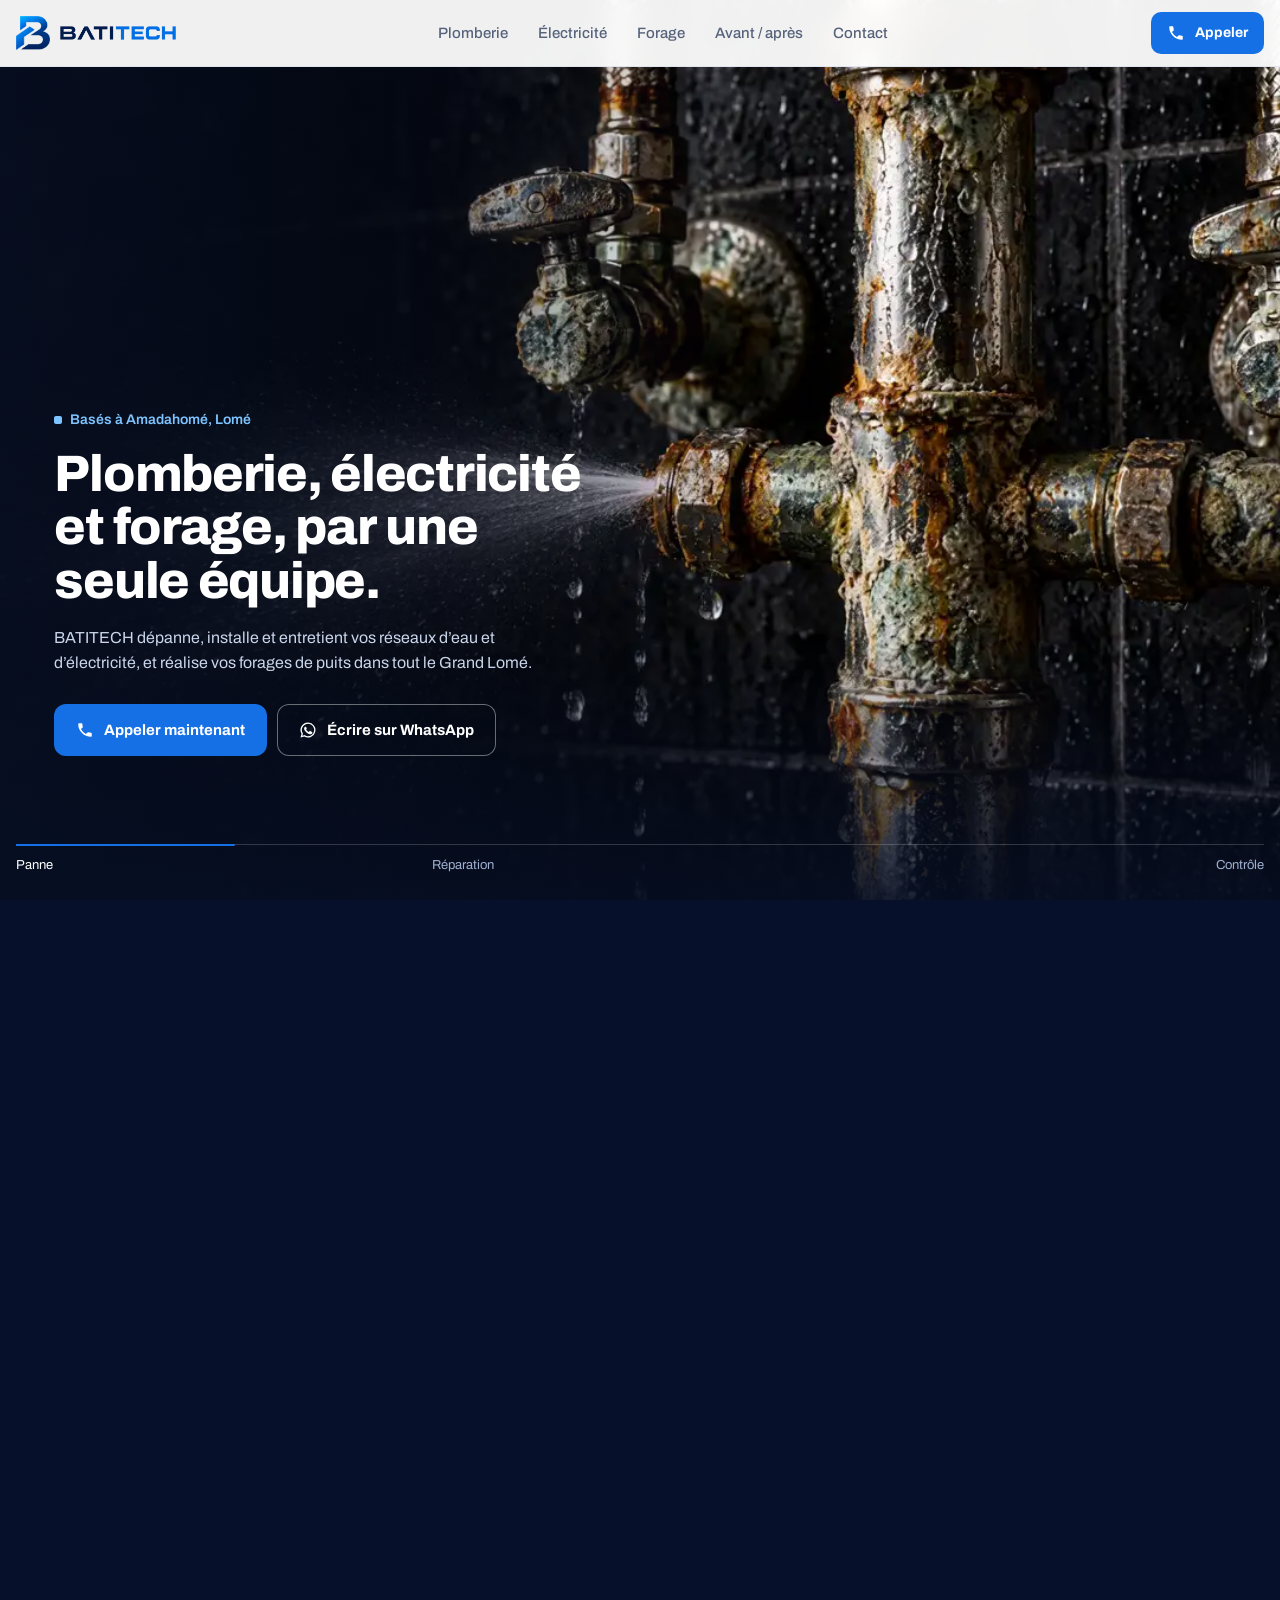
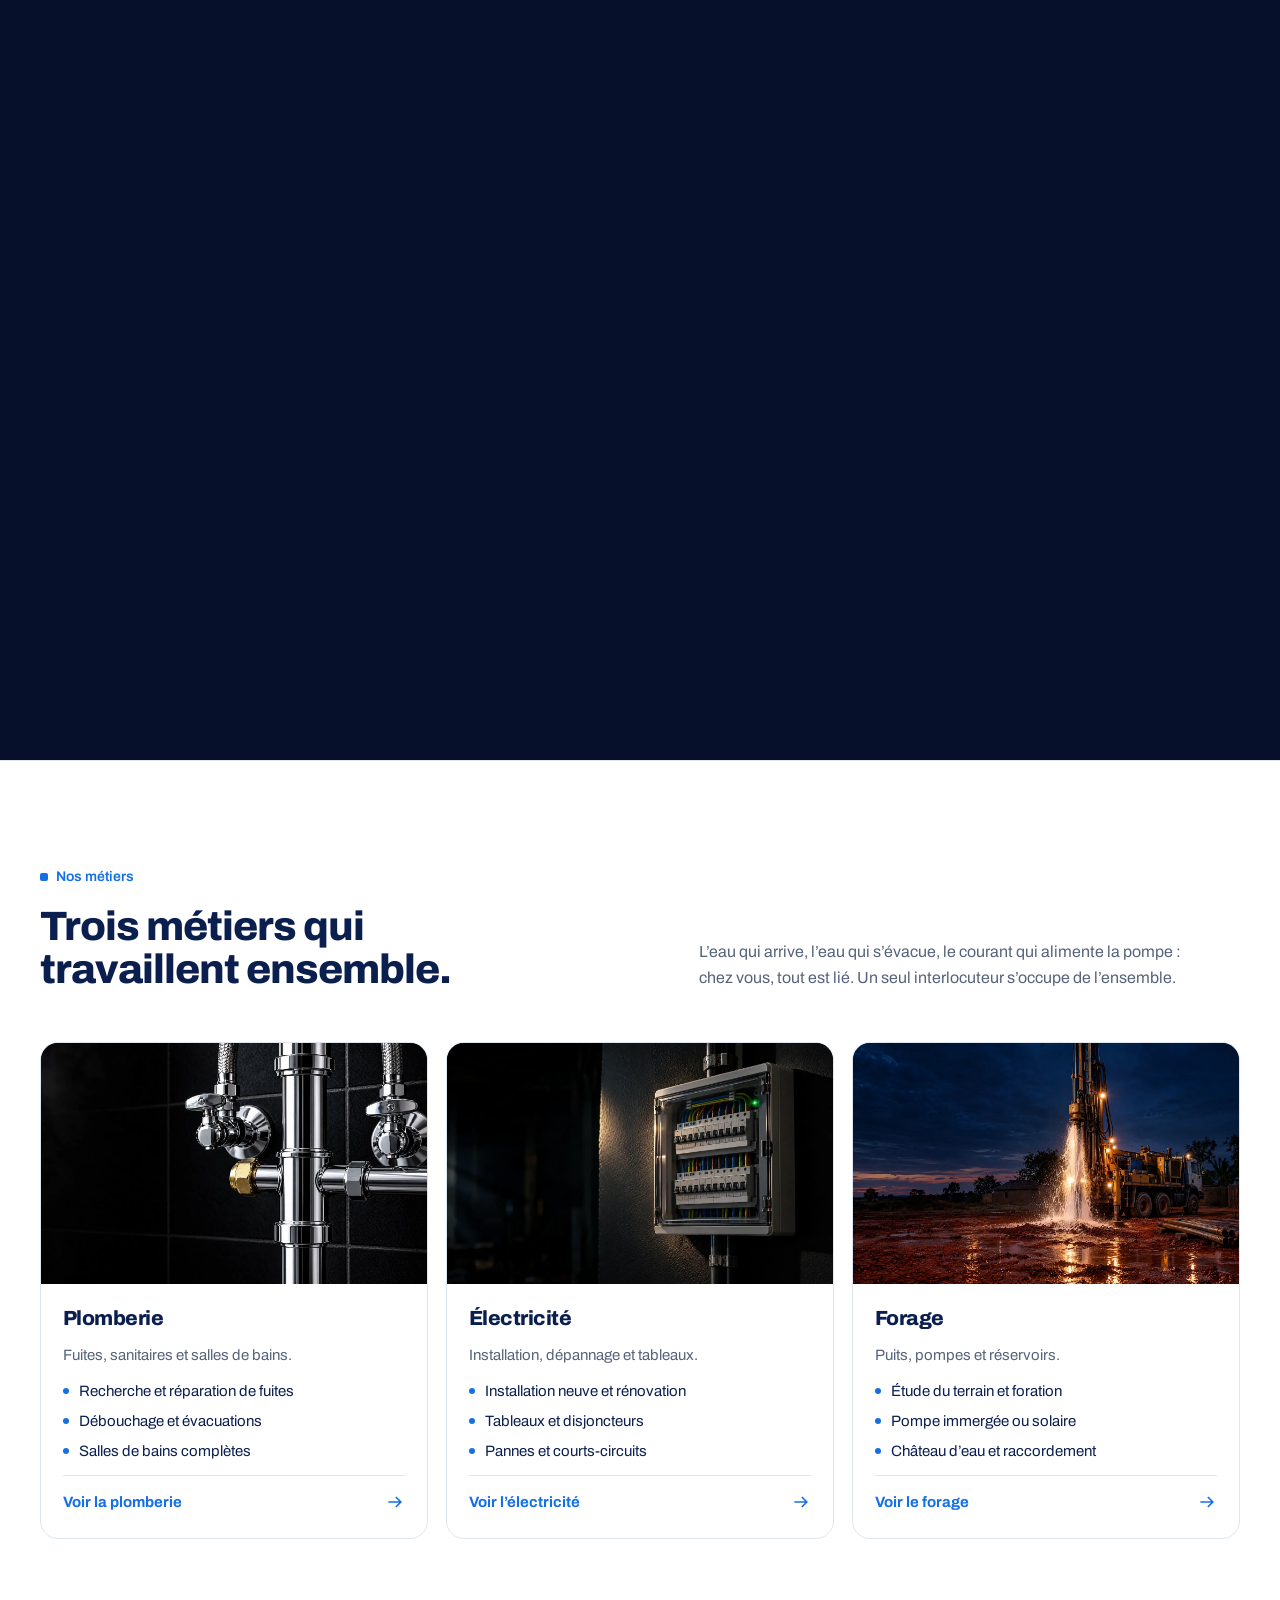
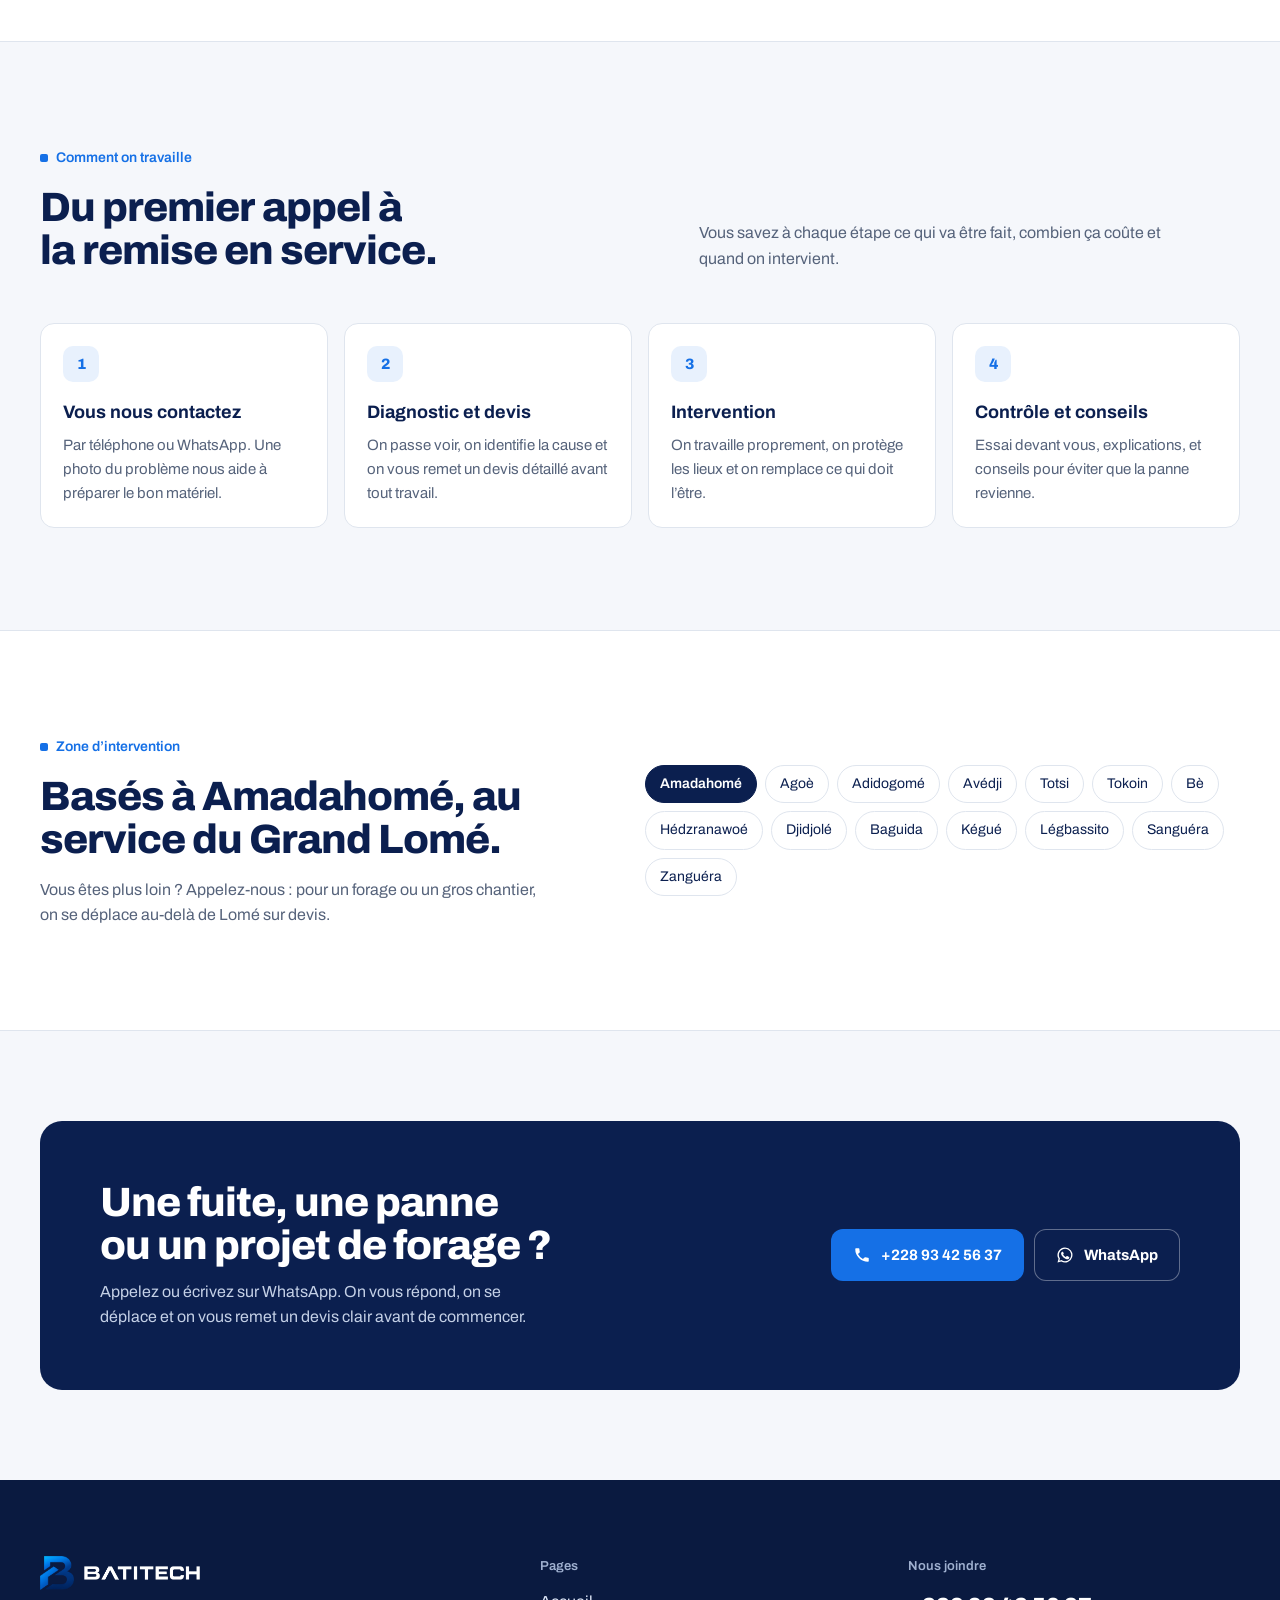
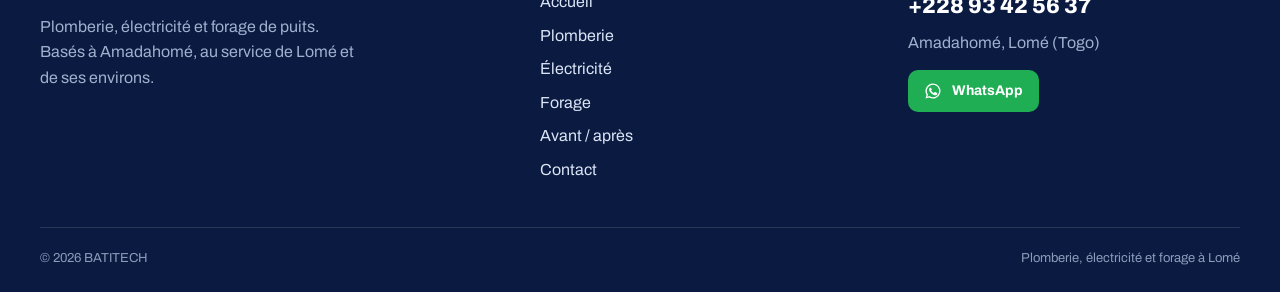
==== commit 2277f7f4: "Retour des films plein écran (images d'origine), titres animés mot par mot - Films au scroll plein é" ====
--- a/index.html
+++ b/index.html
@@ -11,7 +11,7 @@
 <link rel="preconnect" href="https://fonts.googleapis.com">
 <link rel="preconnect" href="https://fonts.gstatic.com" crossorigin>
 <link rel="stylesheet" href="https://fonts.googleapis.com/css2?family=Archivo:wght@400..800&display=swap">
-<link rel="stylesheet" href="assets/css/style.css?v=5">
+<link rel="stylesheet" href="assets/css/style.css?v=6">
 </head>
 <body>
 <header class="top">
@@ -25,21 +25,19 @@
 <div class="menu" id="menu"><nav aria-label="Menu mobile"><a href="index.html" aria-current="page">Accueil</a><a href="plomberie.html">Plomberie</a><a href="electricite.html">Électricité</a><a href="forage.html">Forage</a><a href="avant-apres.html">Avant / après</a><a href="contact.html">Contact</a></nav>
   <div class="m-foot"><a class="btn" data-tel href="#"><svg viewBox="0 0 24 24" fill="currentColor" aria-hidden="true"><path d="M6.6 10.8a15.1 15.1 0 0 0 6.6 6.6l2.2-2.2a1 1 0 0 1 1-.25 11.4 11.4 0 0 0 3.6.57 1 1 0 0 1 1 1V20a1 1 0 0 1-1 1A17 17 0 0 1 3 4a1 1 0 0 1 1-1h3.5a1 1 0 0 1 1 1c0 1.25.2 2.45.57 3.57a1 1 0 0 1-.25 1Z"/></svg><span data-phone></span></a><a class="btn wa" data-wa="Bonjour BATITECH," href="#"><svg viewBox="0 0 24 24" fill="currentColor" aria-hidden="true"><path d="M12 2a10 10 0 0 0-8.6 15.1L2 22l5-1.3A10 10 0 1 0 12 2Zm0 18.2a8.2 8.2 0 0 1-4.2-1.2l-.3-.2-3 .8.8-2.9-.2-.3A8.2 8.2 0 1 1 12 20.2Zm4.5-6.1c-.2-.1-1.5-.7-1.7-.8s-.4-.1-.6.1-.7.8-.8 1-.3.2-.5.1a6.7 6.7 0 0 1-3.3-2.9c-.2-.4.2-.4.7-1.3a.4.4 0 0 0 0-.4l-.8-1.8c-.2-.5-.4-.4-.6-.4h-.5a1 1 0 0 0-.7.3 3 3 0 0 0-.9 2.2 5.2 5.2 0 0 0 1.1 2.8 11.9 11.9 0 0 0 4.6 4c1.7.7 2.4.8 3.2.7a2.8 2.8 0 0 0 1.8-1.3 2.3 2.3 0 0 0 .2-1.3c-.1-.1-.3-.2-.5-.3Z"/></svg>WhatsApp</a></div></div>
 <main>
-<section class="wrap hero"><div class="inner hero-grid">
-  <div>
-    <p class="kicker">Basés à Amadahomé, Lomé</p>
-    <h1 class="d1" data-split>Plomberie, électricité et forage, par une seule équipe.</h1>
-    <p class="lede">BATITECH dépanne, installe et entretient vos réseaux d’eau et d’électricité, et réalise vos forages de puits dans tout le Grand Lomé.</p>
-    <div class="actions"><a class="btn" data-tel href="#"><svg viewBox="0 0 24 24" fill="currentColor" aria-hidden="true"><path d="M6.6 10.8a15.1 15.1 0 0 0 6.6 6.6l2.2-2.2a1 1 0 0 1 1-.25 11.4 11.4 0 0 0 3.6.57 1 1 0 0 1 1 1V20a1 1 0 0 1-1 1A17 17 0 0 1 3 4a1 1 0 0 1 1-1h3.5a1 1 0 0 1 1 1c0 1.25.2 2.45.57 3.57a1 1 0 0 1-.25 1Z"/></svg>Appeler maintenant</a><a class="btn ghost" data-wa="Bonjour BATITECH, j'ai besoin d'une intervention." href="#"><svg viewBox="0 0 24 24" fill="currentColor" aria-hidden="true"><path d="M12 2a10 10 0 0 0-8.6 15.1L2 22l5-1.3A10 10 0 1 0 12 2Zm0 18.2a8.2 8.2 0 0 1-4.2-1.2l-.3-.2-3 .8.8-2.9-.2-.3A8.2 8.2 0 1 1 12 20.2Zm4.5-6.1c-.2-.1-1.5-.7-1.7-.8s-.4-.1-.6.1-.7.8-.8 1-.3.2-.5.1a6.7 6.7 0 0 1-3.3-2.9c-.2-.4.2-.4.7-1.3a.4.4 0 0 0 0-.4l-.8-1.8c-.2-.5-.4-.4-.6-.4h-.5a1 1 0 0 0-.7.3 3 3 0 0 0-.9 2.2 5.2 5.2 0 0 0 1.1 2.8 11.9 11.9 0 0 0 4.6 4c1.7.7 2.4.8 3.2.7a2.8 2.8 0 0 0 1.8-1.3 2.3 2.3 0 0 0 .2-1.3c-.1-.1-.3-.2-.5-.3Z"/></svg>Écrire sur WhatsApp</a></div>
-    <ul class="facts"><li><svg viewBox="0 0 24 24" fill="none" stroke="currentColor" stroke-width="2.2" aria-hidden="true"><path d="m5 12.5 4.5 4.5L19 7.5"/></svg>Devis gratuit</li><li><svg viewBox="0 0 24 24" fill="none" stroke="currentColor" stroke-width="2.2" aria-hidden="true"><path d="m5 12.5 4.5 4.5L19 7.5"/></svg>Déplacement dans le Grand Lomé</li><li><svg viewBox="0 0 24 24" fill="none" stroke="currentColor" stroke-width="2.2" aria-hidden="true"><path d="m5 12.5 4.5 4.5L19 7.5"/></svg>Un seul interlocuteur</li></ul>
-  </div>
-  <div class="mosaic">
-    <figure><img src="assets/img/forage-apres.webp" alt="Forage de puits au crépuscule, l’eau jaillit" style="object-position:62% center" fetchpriority="high"><figcaption>Forage</figcaption></figure>
-    <figure><img src="assets/img/fuite-apres.webp" alt="Plomberie chromée neuve" style="object-position:62% center"><figcaption>Plomberie</figcaption></figure>
-    <figure><img src="assets/img/elec-apres.webp" alt="Tableau électrique neuf" style="object-position:72% center"><figcaption>Électricité</figcaption></figure>
-  </div>
+<section class="film" data-seq="assets/frames/fuite" data-count="99" data-focus=".62" data-zoom="1.08,1" data-remap="0:0 .25:.12 .5:.3 .76:.62 1:1" aria-label="Raccord rouillé qui fuit, puis plomberie chromée neuve">
+<div class="stage"><canvas role="img" aria-label="Raccord rouillé qui fuit, puis plomberie chromée neuve"></canvas><div class="scrim"></div>
+<div class="caps"><div class="cap first" data-from="-1" data-to="0.24">
+  <p class="kicker">Basés à Amadahomé, Lomé</p><h1 class="d1" data-split>Plomberie, électricité et forage, par une seule équipe.</h1><p class="lede">BATITECH dépanne, installe et entretient vos réseaux d’eau et d’électricité, et réalise vos forages de puits dans tout le Grand Lomé.</p><div class="actions"><a class="btn" data-tel href="#"><svg viewBox="0 0 24 24" fill="currentColor" aria-hidden="true"><path d="M6.6 10.8a15.1 15.1 0 0 0 6.6 6.6l2.2-2.2a1 1 0 0 1 1-.25 11.4 11.4 0 0 0 3.6.57 1 1 0 0 1 1 1V20a1 1 0 0 1-1 1A17 17 0 0 1 3 4a1 1 0 0 1 1-1h3.5a1 1 0 0 1 1 1c0 1.25.2 2.45.57 3.57a1 1 0 0 1-.25 1Z"/></svg>Appeler maintenant</a><a class="btn ghost" data-wa="Bonjour BATITECH, j'ai besoin d'une intervention." href="#"><svg viewBox="0 0 24 24" fill="currentColor" aria-hidden="true"><path d="M12 2a10 10 0 0 0-8.6 15.1L2 22l5-1.3A10 10 0 1 0 12 2Zm0 18.2a8.2 8.2 0 0 1-4.2-1.2l-.3-.2-3 .8.8-2.9-.2-.3A8.2 8.2 0 1 1 12 20.2Zm4.5-6.1c-.2-.1-1.5-.7-1.7-.8s-.4-.1-.6.1-.7.8-.8 1-.3.2-.5.1a6.7 6.7 0 0 1-3.3-2.9c-.2-.4.2-.4.7-1.3a.4.4 0 0 0 0-.4l-.8-1.8c-.2-.5-.4-.4-.6-.4h-.5a1 1 0 0 0-.7.3 3 3 0 0 0-.9 2.2 5.2 5.2 0 0 0 1.1 2.8 11.9 11.9 0 0 0 4.6 4c1.7.7 2.4.8 3.2.7a2.8 2.8 0 0 0 1.8-1.3 2.3 2.3 0 0 0 .2-1.3c-.1-.1-.3-.2-.5-.3Z"/></svg>Écrire sur WhatsApp</a></div>
+</div><div class="cap" data-from="0.26" data-to="0.5">
+  <p class="kicker">Le problème</p><h2 class="d1" data-split>Une fuite, un court-circuit, une pompe qui lâche ?</h2><p class="lede">On se déplace, on coupe ce qu’il faut couper et on trouve l’origine de la panne.</p>
+</div><div class="cap" data-from="0.52" data-to="0.76">
+  <p class="kicker">La réparation</p><h2 class="d1" data-split>Réparé avec du matériel qui tient dans le temps.</h2><p class="lede">Raccords, joints, vannes, câbles, disjoncteurs : la pièce usée est remplacée, pas bricolée.</p>
+</div><div class="cap" data-from="0.78" data-to="2">
+  <p class="kicker">Le résultat</p><h2 class="d1" data-split>Propre, sec et contrôlé.</h2><p class="lede">On remet en eau ou sous tension devant vous et on vérifie que tout fonctionne avant de partir.</p><div class="actions"><a class="btn" href="contact.html">Demander un devis<svg viewBox="0 0 24 24" fill="none" stroke="currentColor" stroke-width="2" aria-hidden="true"><path d="M4 12h15M13 6l6 6-6 6"/></svg></a></div>
+</div></div>
+<div class="tl" data-steps=".26,.52,.78" aria-hidden="true"><i class="fill"></i><span class="on">Panne</span><span>Réparation</span><span>Contrôle</span></div>
 </div></section>
-
 <section class="wrap sec alt"><div class="inner">
 <div class="sec-head"><div><p class="kicker">Nos métiers</p><h2 class="d2" data-split>Trois métiers qui travaillent ensemble.</h2></div><p class="lede">L’eau qui arrive, l’eau qui s’évacue, le courant qui alimente la pompe : chez vous, tout est lié. Un seul interlocuteur s’occupe de l’ensemble.</p></div>
 <div class="trades">
@@ -74,7 +72,7 @@
   <div class="foot-bottom"><span>© <span data-year></span> BATITECH</span><span>Plomberie, électricité et forage à Lomé</span></div>
 </div></footer>
 <a class="wa-float" data-wa="Bonjour BATITECH," href="#" aria-label="Écrire sur WhatsApp"><svg viewBox="0 0 24 24" fill="currentColor" aria-hidden="true"><path d="M12 2a10 10 0 0 0-8.6 15.1L2 22l5-1.3A10 10 0 1 0 12 2Zm0 18.2a8.2 8.2 0 0 1-4.2-1.2l-.3-.2-3 .8.8-2.9-.2-.3A8.2 8.2 0 1 1 12 20.2Zm4.5-6.1c-.2-.1-1.5-.7-1.7-.8s-.4-.1-.6.1-.7.8-.8 1-.3.2-.5.1a6.7 6.7 0 0 1-3.3-2.9c-.2-.4.2-.4.7-1.3a.4.4 0 0 0 0-.4l-.8-1.8c-.2-.5-.4-.4-.6-.4h-.5a1 1 0 0 0-.7.3 3 3 0 0 0-.9 2.2 5.2 5.2 0 0 0 1.1 2.8 11.9 11.9 0 0 0 4.6 4c1.7.7 2.4.8 3.2.7a2.8 2.8 0 0 0 1.8-1.3 2.3 2.3 0 0 0 .2-1.3c-.1-.1-.3-.2-.5-.3Z"/></svg></a>
-<script src="assets/js/config.js?v=5"></script>
-<script src="assets/js/main.js?v=5"></script>
+<script src="assets/js/config.js?v=6"></script>
+<script src="assets/js/main.js?v=6"></script>
 </body>
 </html>
--- a/assets/css/style.css
+++ b/assets/css/style.css
@@ -146,33 +146,33 @@
 .zone li.home{background:var(--navy);color:#fff;border-color:var(--navy);font-weight:600}
 @media (max-width:820px){.zone{grid-template-columns:1fr}}
 
-/* ---------- Séquences « avant → après » (pages métiers) ---------- */
-.reel{position:relative;height:260vh}
-.reel-stage{position:sticky;top:0;height:100vh;height:100svh;display:grid;grid-template-columns:minmax(0,.85fr) minmax(0,1.15fr);gap:clamp(24px,4vw,56px);align-items:center;padding-top:calc(76px + env(safe-area-inset-top,0px));padding-bottom:24px}
-.reel-text .d1{font-size:clamp(2rem,3.2vw,2.9rem)}
-.reel-text .lede{margin-top:14px}
-.reel-steps{list-style:none;margin:22px 0 0;padding:0;display:grid;gap:4px;counter-reset:r}
-.reel-steps li{counter-increment:r;padding:9px 0 9px 18px;border-left:2px solid var(--line);color:var(--muted);transition:color .3s,border-color .3s}
-.reel-steps li b{display:block;font-size:17px;color:inherit}
-.reel-steps li span{display:block;font-size:15px;margin-top:2px;max-width:46ch}
-.reel-steps li.on{color:var(--navy);border-color:var(--blue)}
-.reel-steps li.on span{color:var(--muted)}
-.reel-actions .actions{margin-top:20px}
-.reel-frame{position:relative;border-radius:22px;overflow:hidden;background:var(--night);aspect-ratio:16/10;box-shadow:0 30px 60px -30px rgba(11,31,79,.5);max-height:calc(100svh - 140px);width:100%}
-.reel-frame canvas{position:absolute;inset:0;width:100%;height:100%;display:block}
-.reel-bar{position:absolute;left:16px;right:16px;bottom:14px;height:3px;border-radius:3px;background:rgba(255,255,255,.25);overflow:hidden}
-.reel-bar i{display:block;height:100%;background:#fff;transform-origin:left;transform:scaleX(0)}
-.reel-badge{position:absolute;top:14px;left:14px;background:rgba(255,255,255,.95);color:var(--navy);font-size:13px;font-weight:700;padding:6px 12px;border-radius:999px;font-variant-numeric:tabular-nums}
-.reel-hint{font-size:13px;color:var(--muted);margin-top:14px}
-@media (max-width:900px){
-  .reel{height:240vh}
-  .reel-stage{grid-template-columns:1fr;align-content:start;gap:16px;padding-top:calc(78px + env(safe-area-inset-top,0px))}
-  .reel-frame{aspect-ratio:1/1;order:-1;max-height:54svh}
-  .reel-text .d1{font-size:clamp(1.6rem,7vw,2.2rem)}
-  .reel-text .lede,.reel-hint,.reel-actions{display:none}
-  .reel-steps{margin-top:8px}
-  .reel-steps li{display:none;border-left-color:var(--blue);color:var(--navy)}
-  .reel-steps li.on{display:block}
+/* ---------- Films plein écran pilotés par le scroll ---------- */
+.film{position:relative;height:440vh;background:#06102a;color:#fff}
+.film .stage{position:sticky;top:0;height:100vh;height:100svh;overflow:hidden;background:#06102a}
+.film canvas{position:absolute;inset:0;width:100%;height:100%;display:block}
+.scrim{position:absolute;inset:0;pointer-events:none;background:linear-gradient(90deg,rgba(6,14,34,.86) 0%,rgba(6,14,34,.5) 32%,rgba(6,14,34,0) 58%),linear-gradient(0deg,rgba(6,14,34,.9) 0%,rgba(6,14,34,0) 30%)}
+.caps{position:absolute;left:var(--gl);right:var(--gr);bottom:clamp(96px,16vh,170px);max-width:700px;padding-left:clamp(0px,3vw,52px)}
+.cap{position:absolute;left:0;right:0;bottom:0;padding-left:inherit;opacity:0;visibility:hidden}
+.cap.first{opacity:1;visibility:visible}
+.film .kicker{color:#7cc3ff}
+.film .kicker::before{background:#7cc3ff}
+.film .d1{color:#fff}
+.film .lede{color:#c9d5ea;margin-top:16px}
+.film .btn.ghost{background:transparent;color:#fff;box-shadow:inset 0 0 0 1px rgba(255,255,255,.4)}
+.film .btn.ghost:hover{box-shadow:inset 0 0 0 1px #fff}
+.tl{position:absolute;left:var(--gl);right:var(--gr);bottom:calc(24px + env(safe-area-inset-bottom,0px));display:grid;grid-auto-flow:column;grid-auto-columns:1fr;font-size:13px;color:#9fb0cf}
+.tl span{padding-top:10px;border-top:1px solid rgba(255,255,255,.18);transition:color .3s}
+.tl span.on{color:#fff}
+.tl span:last-of-type{text-align:right}
+.tl .fill{position:absolute;left:0;top:0;height:2px;width:100%;background:var(--blue);transform-origin:left;transform:scaleX(0)}
+.counter{position:absolute;top:calc(90px + env(safe-area-inset-top,0px));right:var(--gr);text-align:right;line-height:1}
+.counter .n{font-weight:800;font-size:clamp(2.8rem,6vw,5.2rem);font-variant-numeric:tabular-nums;letter-spacing:-.03em}
+.counter .n small{color:#7cc3ff;font-size:.42em;margin-left:4px}
+.counter .l{font-size:13px;color:#9fb0cf;margin-top:6px}
+@media (max-width:700px){
+  .scrim{background:linear-gradient(0deg,rgba(6,14,34,.95) 0%,rgba(6,14,34,.72) 42%,rgba(6,14,34,0) 70%)}
+  .caps{bottom:84px}
+  .film .d1{font-size:clamp(1.9rem,8vw,2.4rem)}
 }
 
 /* ---------- Prestations ---------- */
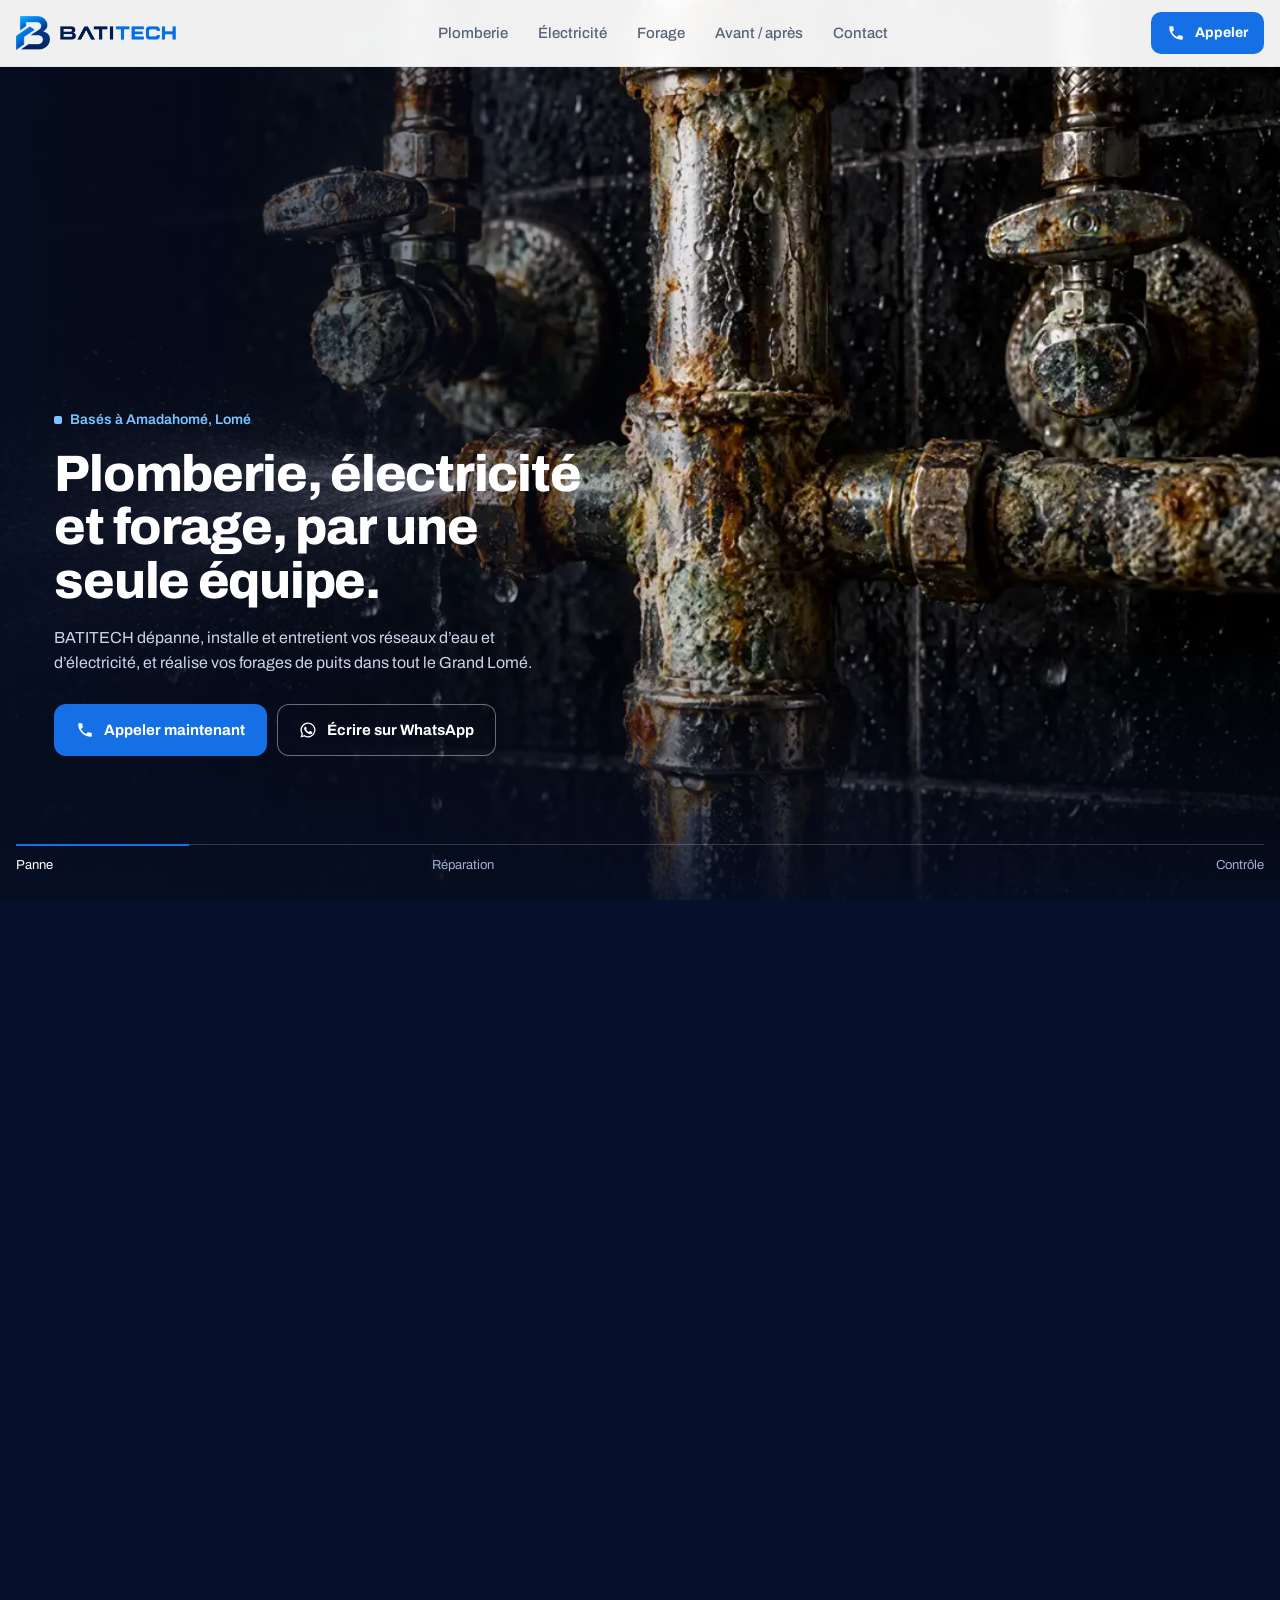
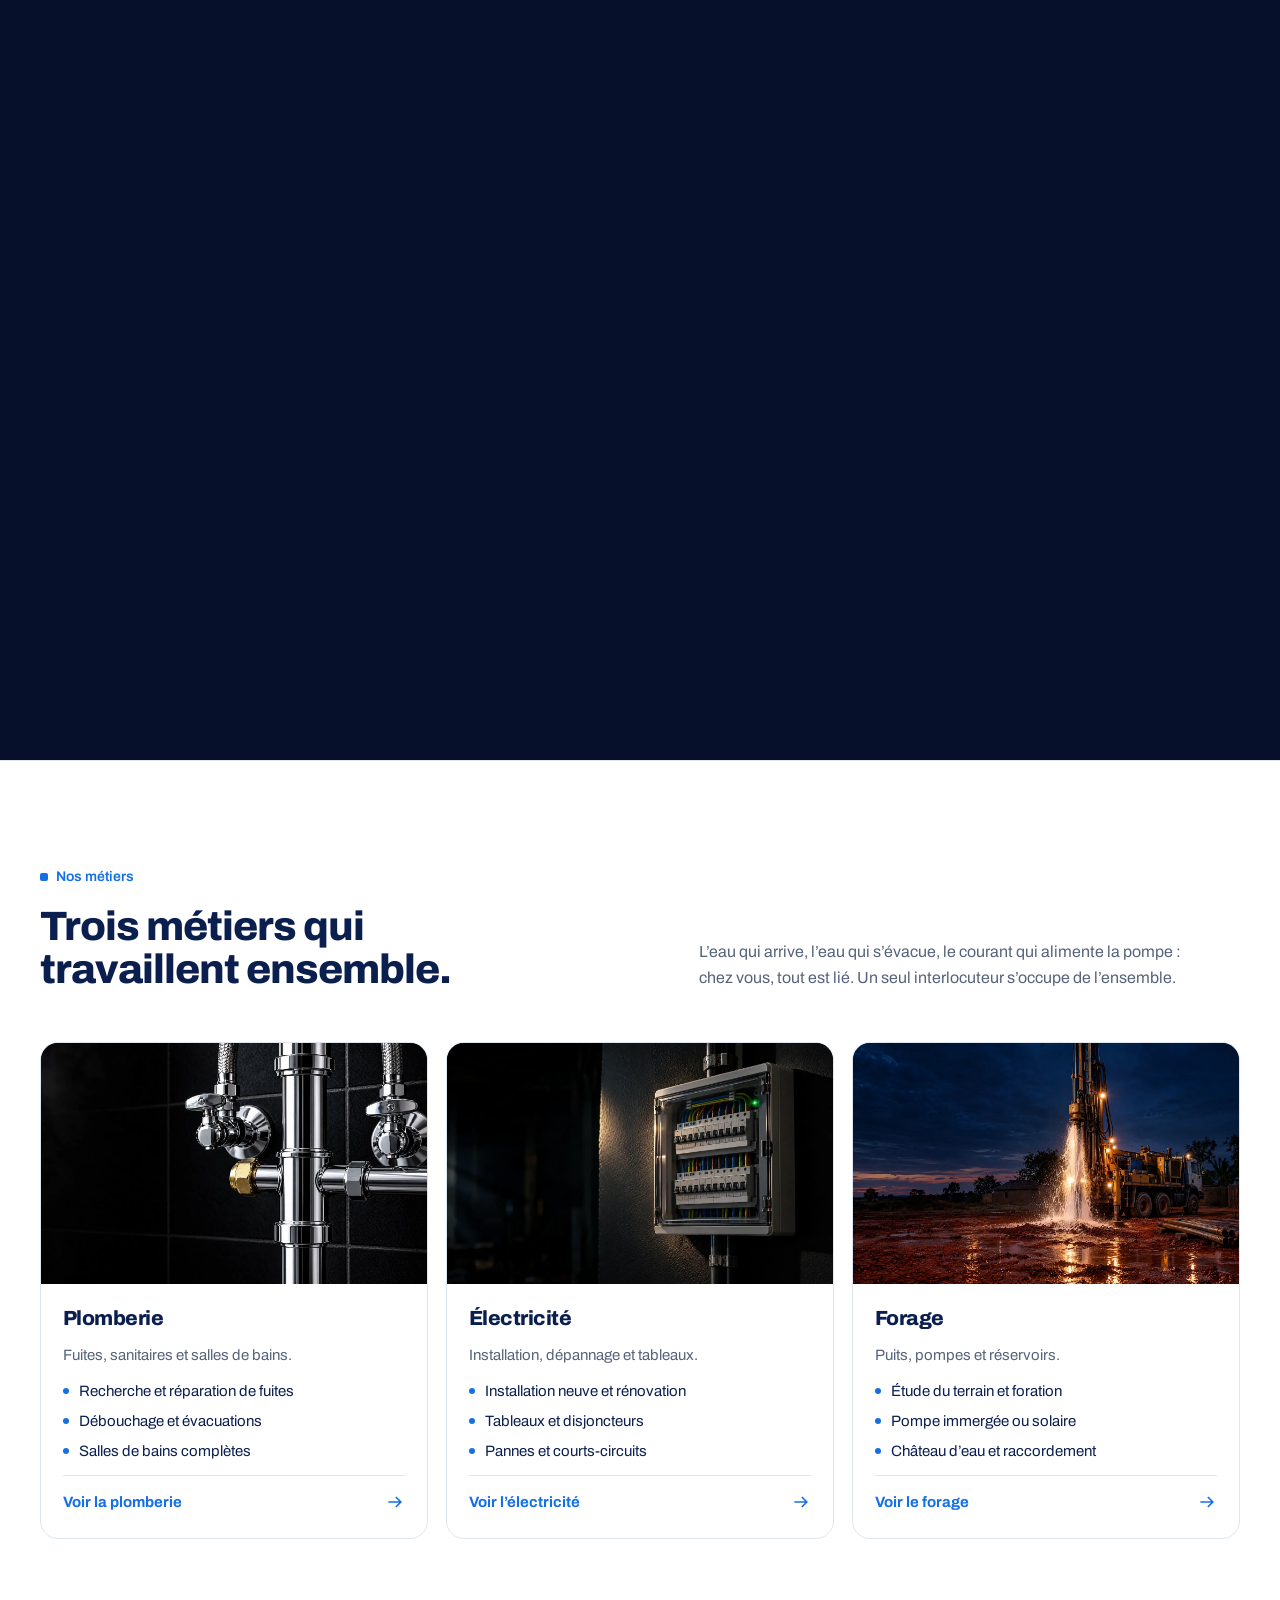
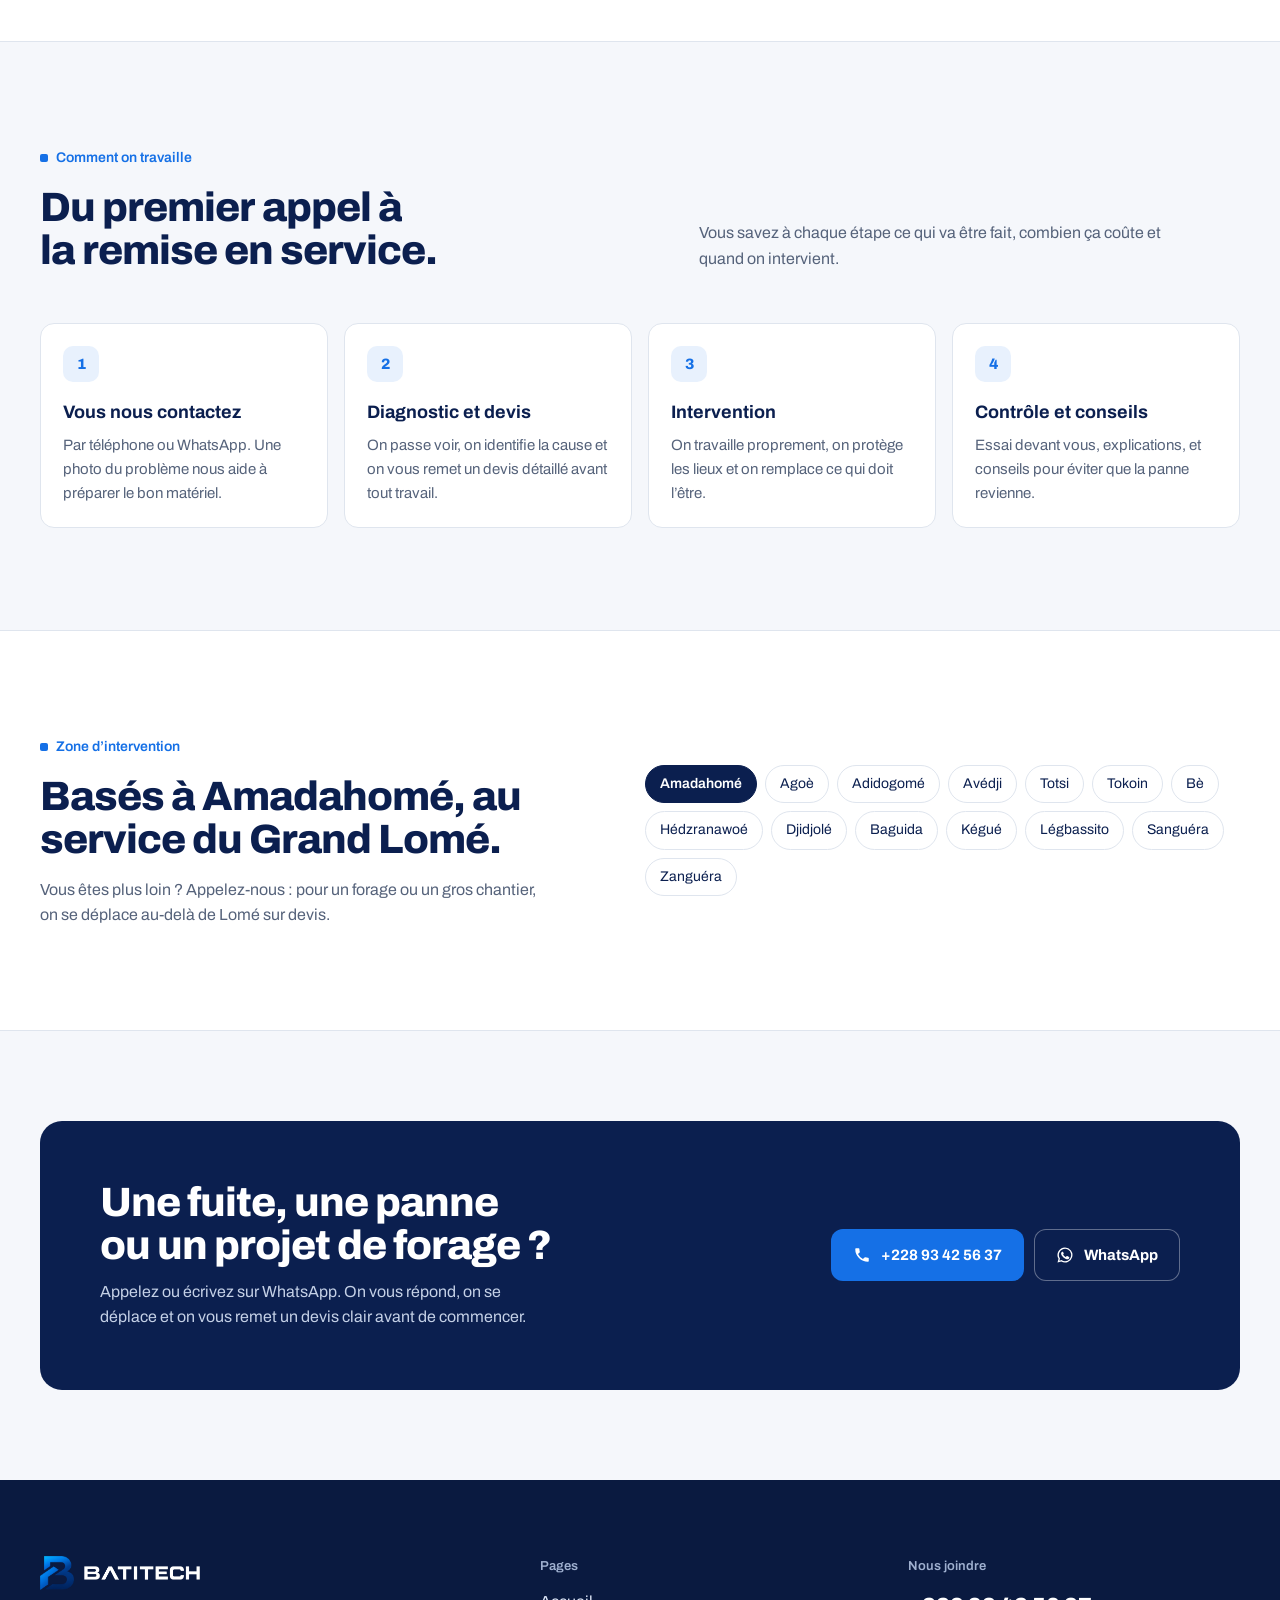
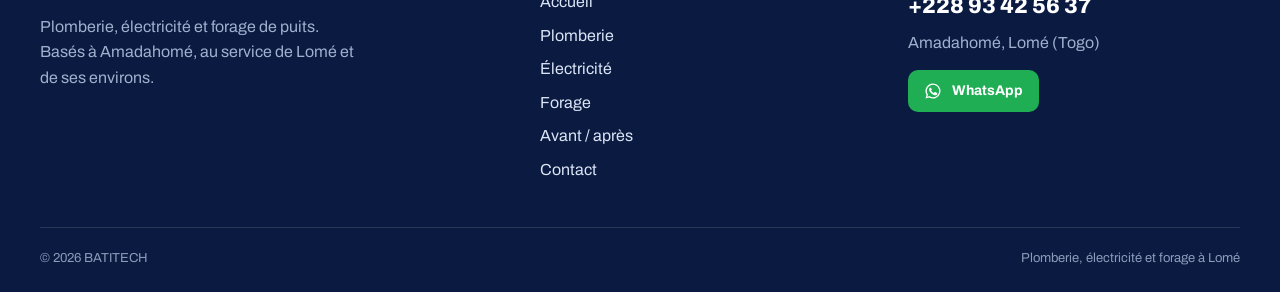
==== commit dfac223d: "Mobile : image des films en bandeau net, texte juste dessous Sur téléphone, l'image horizontale n'es" ====
--- a/index.html
+++ b/index.html
@@ -11,7 +11,7 @@
 <link rel="preconnect" href="https://fonts.googleapis.com">
 <link rel="preconnect" href="https://fonts.gstatic.com" crossorigin>
 <link rel="stylesheet" href="https://fonts.googleapis.com/css2?family=Archivo:wght@400..800&display=swap">
-<link rel="stylesheet" href="assets/css/style.css?v=6">
+<link rel="stylesheet" href="assets/css/style.css?v=8">
 </head>
 <body>
 <header class="top">
@@ -72,7 +72,7 @@
   <div class="foot-bottom"><span>© <span data-year></span> BATITECH</span><span>Plomberie, électricité et forage à Lomé</span></div>
 </div></footer>
 <a class="wa-float" data-wa="Bonjour BATITECH," href="#" aria-label="Écrire sur WhatsApp"><svg viewBox="0 0 24 24" fill="currentColor" aria-hidden="true"><path d="M12 2a10 10 0 0 0-8.6 15.1L2 22l5-1.3A10 10 0 1 0 12 2Zm0 18.2a8.2 8.2 0 0 1-4.2-1.2l-.3-.2-3 .8.8-2.9-.2-.3A8.2 8.2 0 1 1 12 20.2Zm4.5-6.1c-.2-.1-1.5-.7-1.7-.8s-.4-.1-.6.1-.7.8-.8 1-.3.2-.5.1a6.7 6.7 0 0 1-3.3-2.9c-.2-.4.2-.4.7-1.3a.4.4 0 0 0 0-.4l-.8-1.8c-.2-.5-.4-.4-.6-.4h-.5a1 1 0 0 0-.7.3 3 3 0 0 0-.9 2.2 5.2 5.2 0 0 0 1.1 2.8 11.9 11.9 0 0 0 4.6 4c1.7.7 2.4.8 3.2.7a2.8 2.8 0 0 0 1.8-1.3 2.3 2.3 0 0 0 .2-1.3c-.1-.1-.3-.2-.5-.3Z"/></svg></a>
-<script src="assets/js/config.js?v=6"></script>
-<script src="assets/js/main.js?v=6"></script>
+<script src="assets/js/config.js?v=8"></script>
+<script src="assets/js/main.js?v=8"></script>
 </body>
 </html>
--- a/assets/css/style.css
+++ b/assets/css/style.css
@@ -169,11 +169,22 @@
 .counter .n{font-weight:800;font-size:clamp(2.8rem,6vw,5.2rem);font-variant-numeric:tabular-nums;letter-spacing:-.03em}
 .counter .n small{color:#7cc3ff;font-size:.42em;margin-left:4px}
 .counter .l{font-size:13px;color:#9fb0cf;margin-top:6px}
+/* Mobile : l'image reste nette en bandeau, le texte passe dessous */
 @media (max-width:700px){
-  .scrim{background:linear-gradient(0deg,rgba(6,14,34,.95) 0%,rgba(6,14,34,.72) 42%,rgba(6,14,34,0) 70%)}
-  .caps{bottom:84px}
-  .film .d1{font-size:clamp(1.9rem,8vw,2.4rem)}
+  .film{--band:min(96vw,50svh)}
+  .film canvas,.film .scrim{top:calc(64px + env(safe-area-inset-top,0px));bottom:auto;height:var(--band)}
+  .film .scrim{background:linear-gradient(0deg,#06102a 0%,rgba(6,16,42,0) 38%)}
+  .caps{top:calc(64px + env(safe-area-inset-top,0px) + var(--band) - 12px);bottom:auto}
+  .cap{bottom:auto;top:0}
+  .film .d1{font-size:clamp(1.65rem,7vw,2.1rem)}
+  .film .lede{font-size:15px;margin-top:12px}
+  .film .kicker{margin-bottom:10px}
+  .film .actions{margin-top:18px}
+  .film .actions .btn{padding:12px 18px;font-size:14px}
+  .counter{top:calc(76px + env(safe-area-inset-top,0px))}
+  .counter .n{font-size:2.4rem}
 }
+@media (max-width:700px) and (max-height:700px){.film .lede,.film .btn.ghost{display:none}}
 
 /* ---------- Prestations ---------- */
 .services{display:grid;grid-template-columns:repeat(3,minmax(0,1fr));gap:16px}
